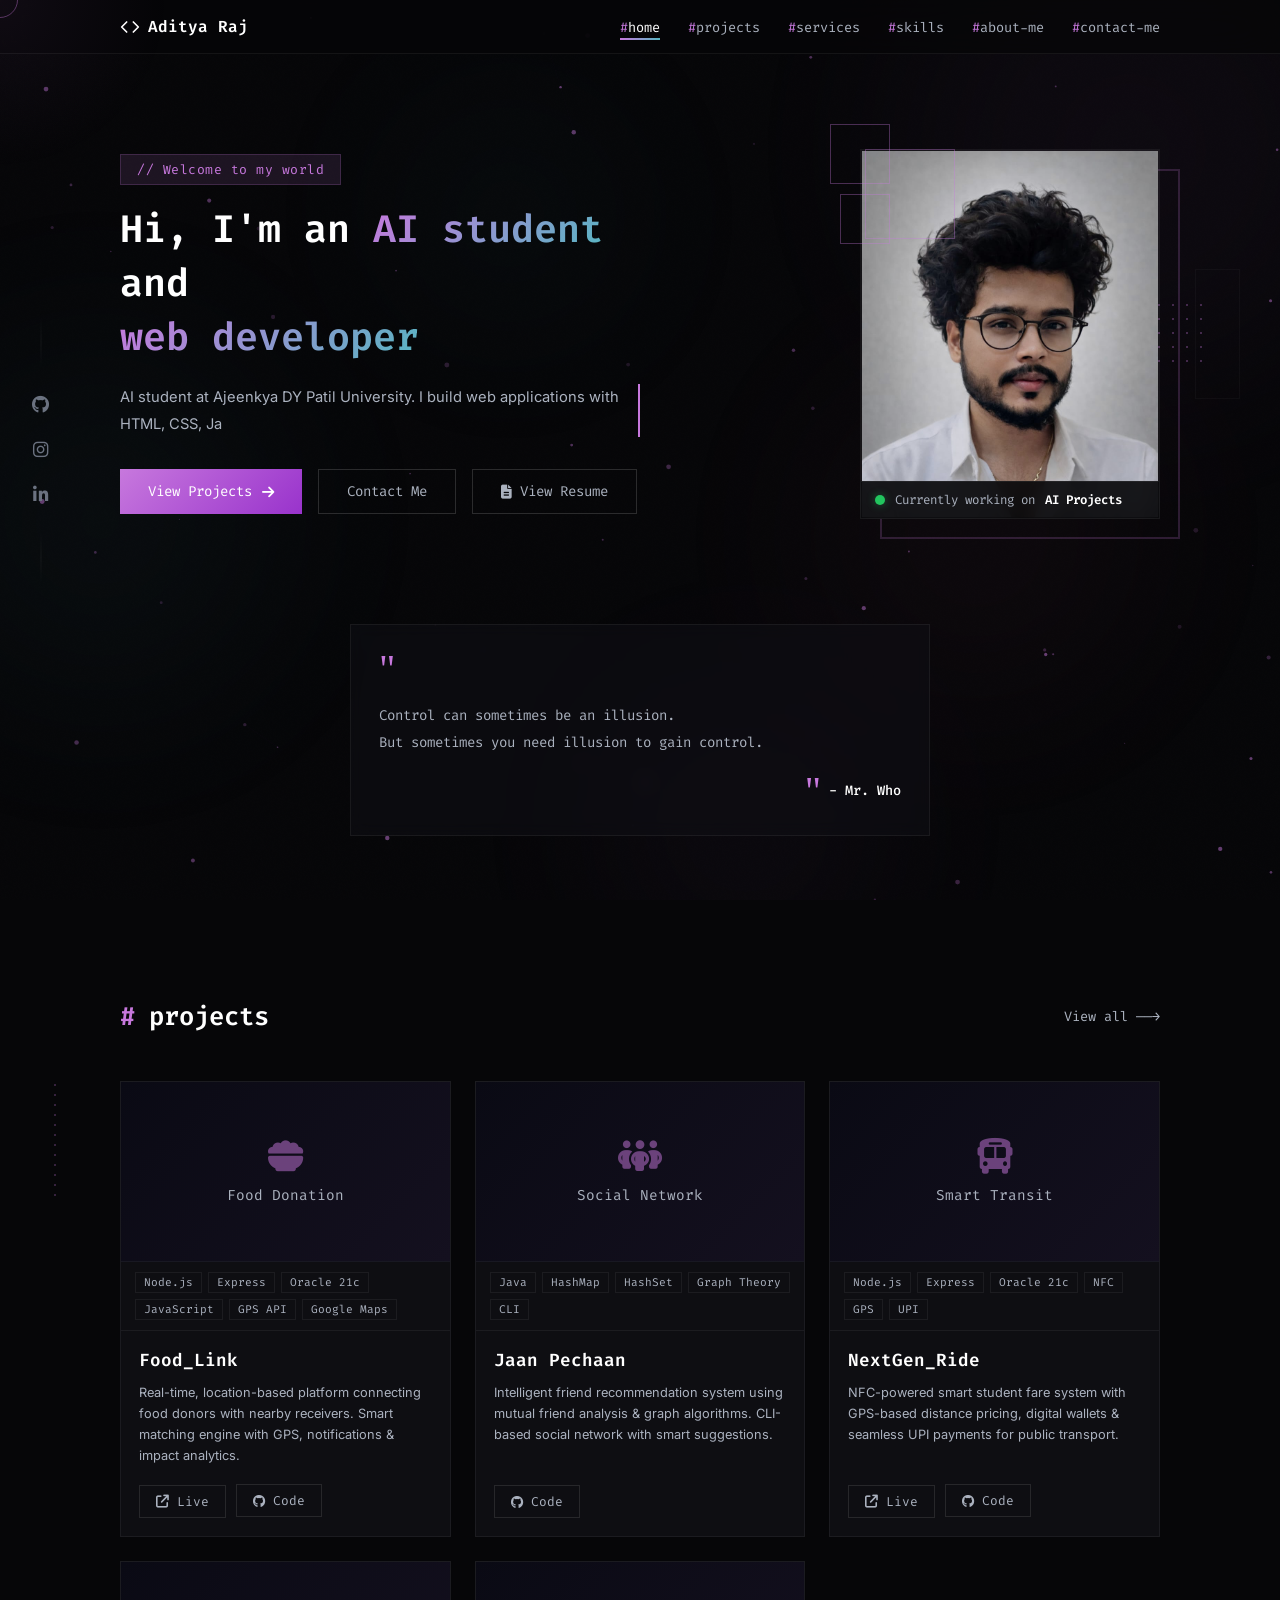
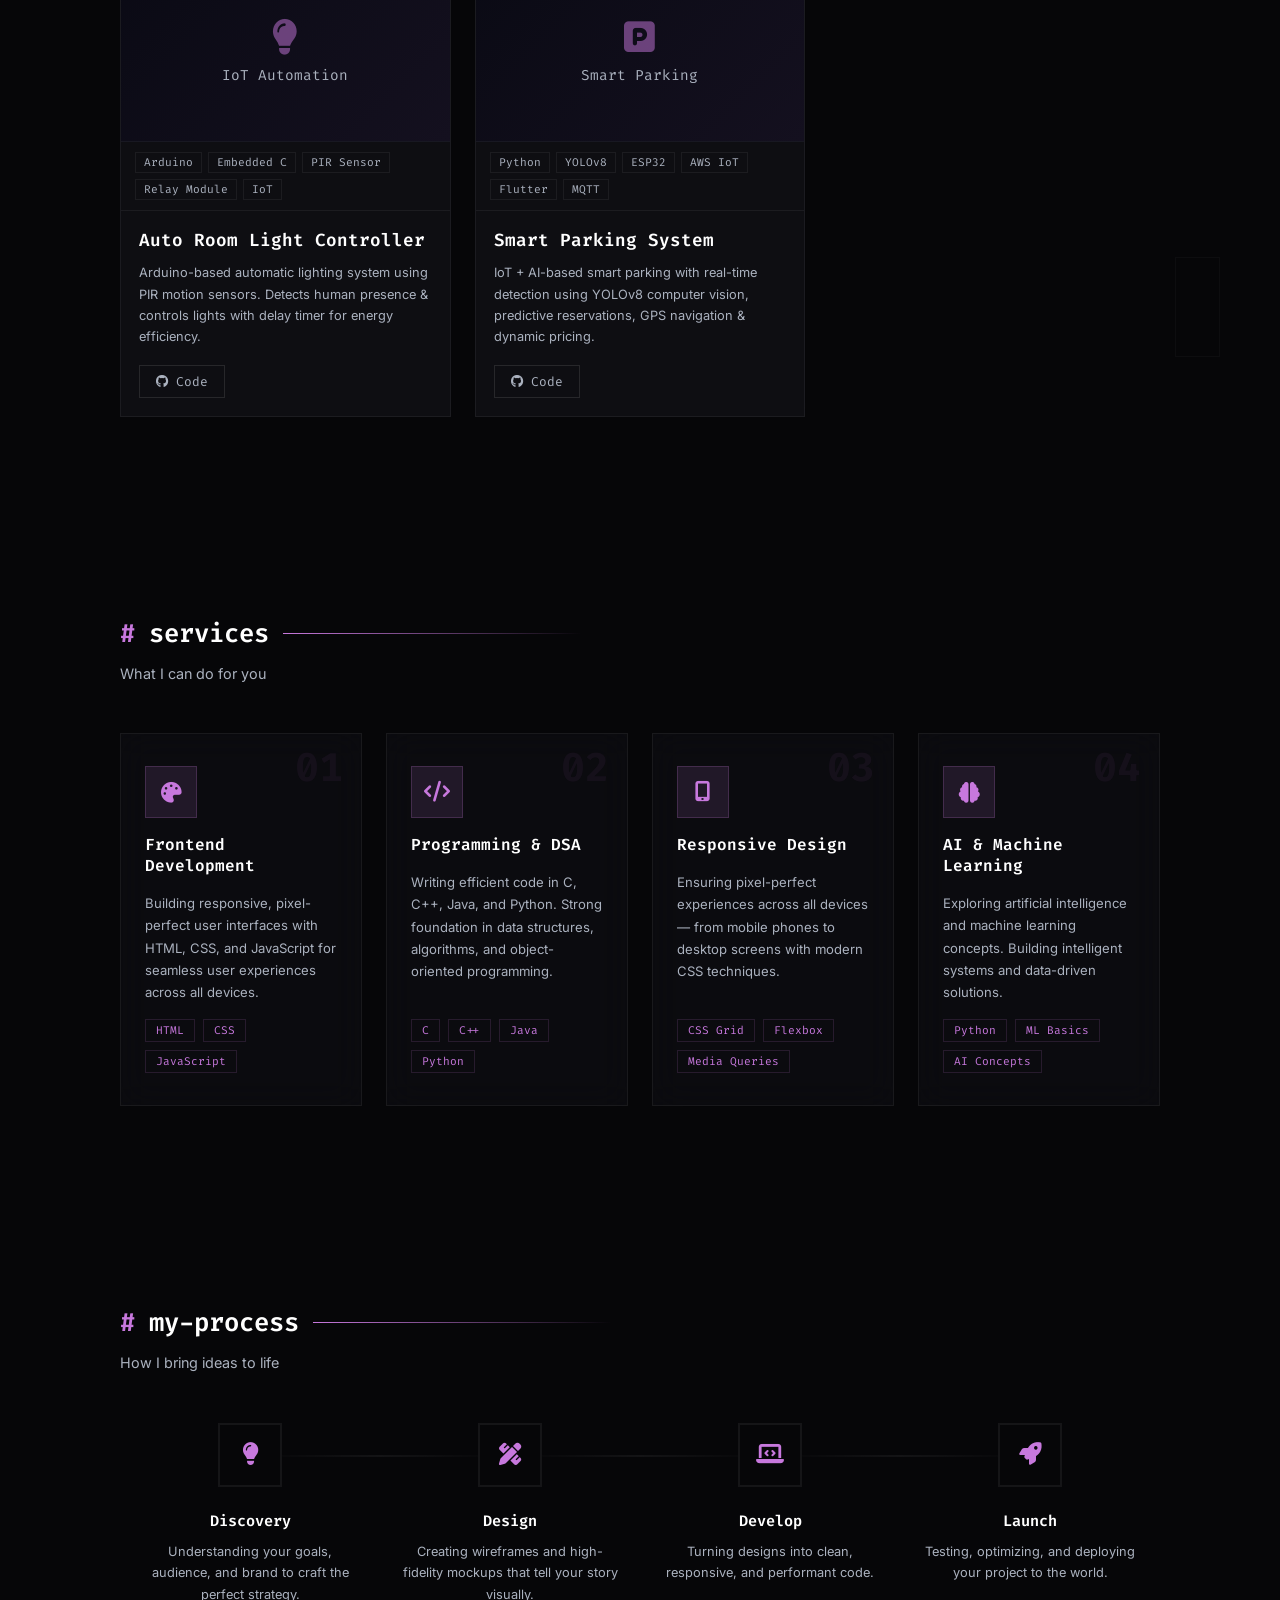
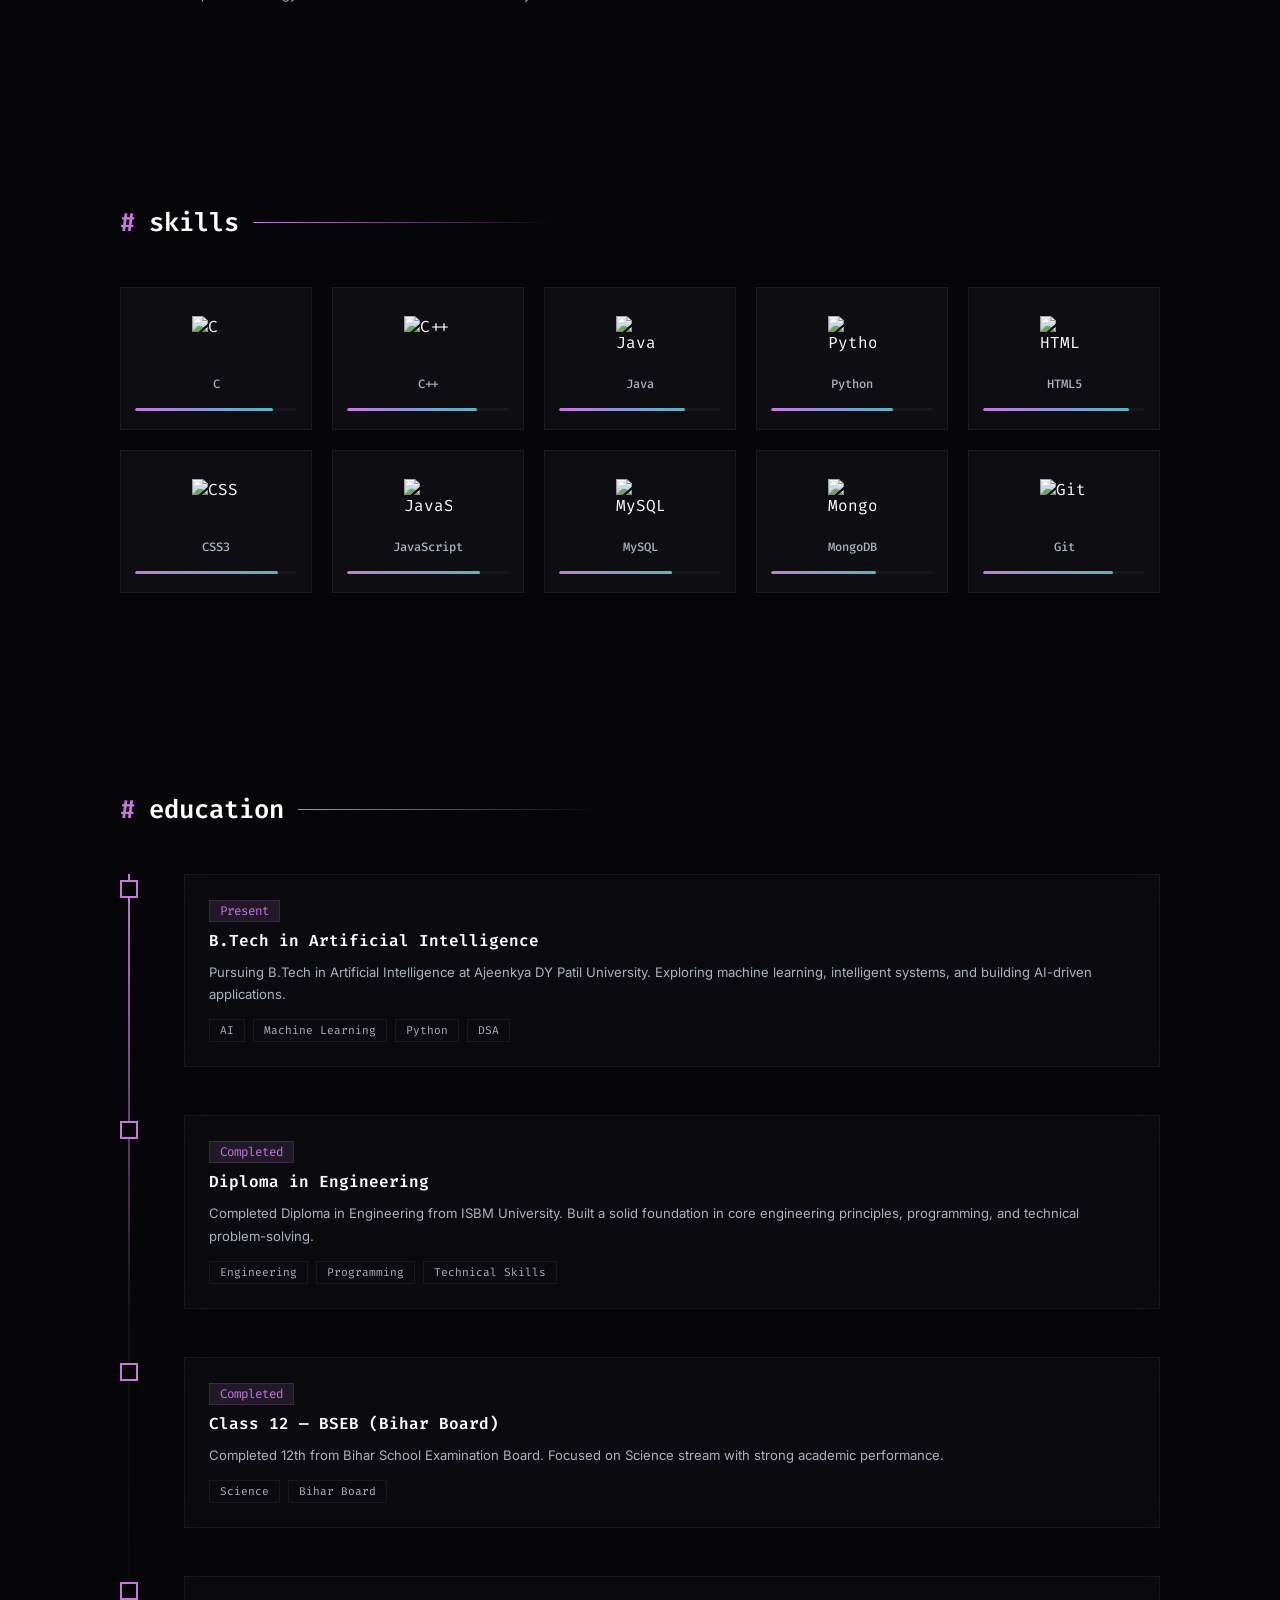
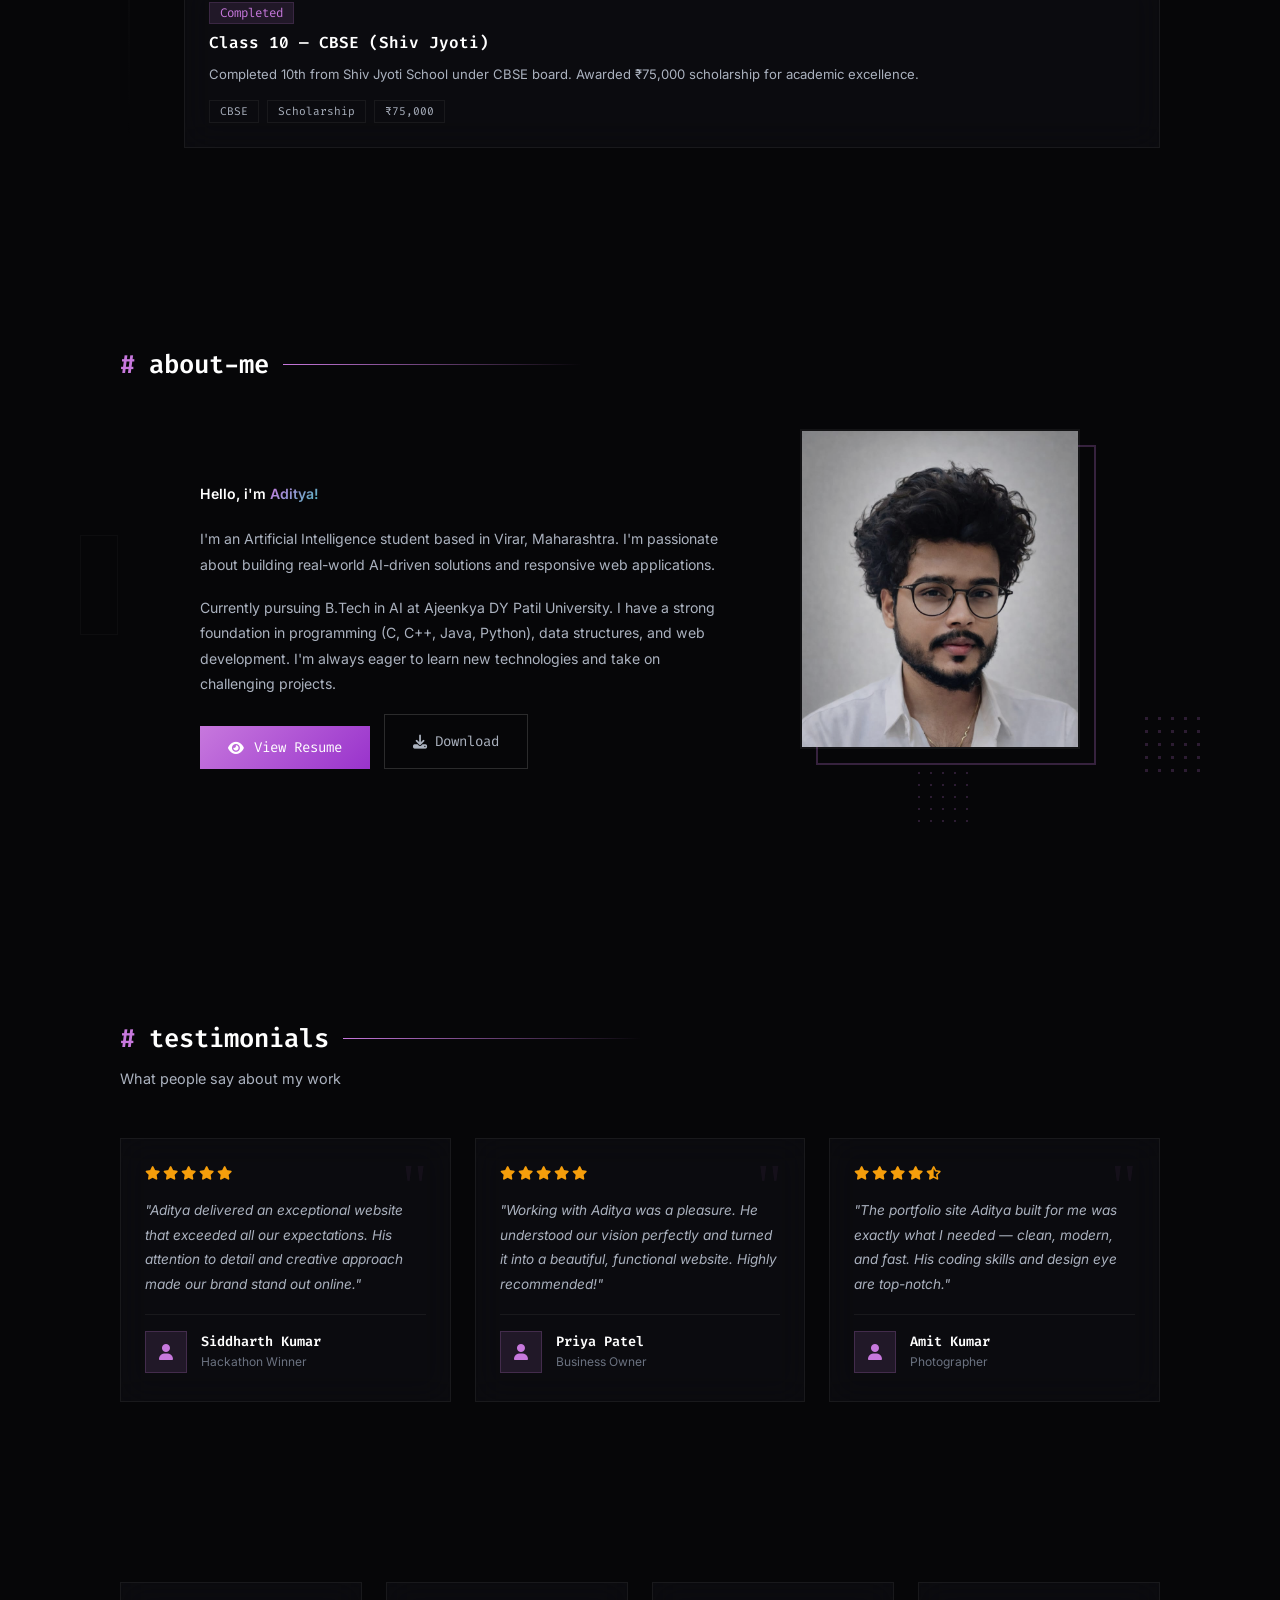
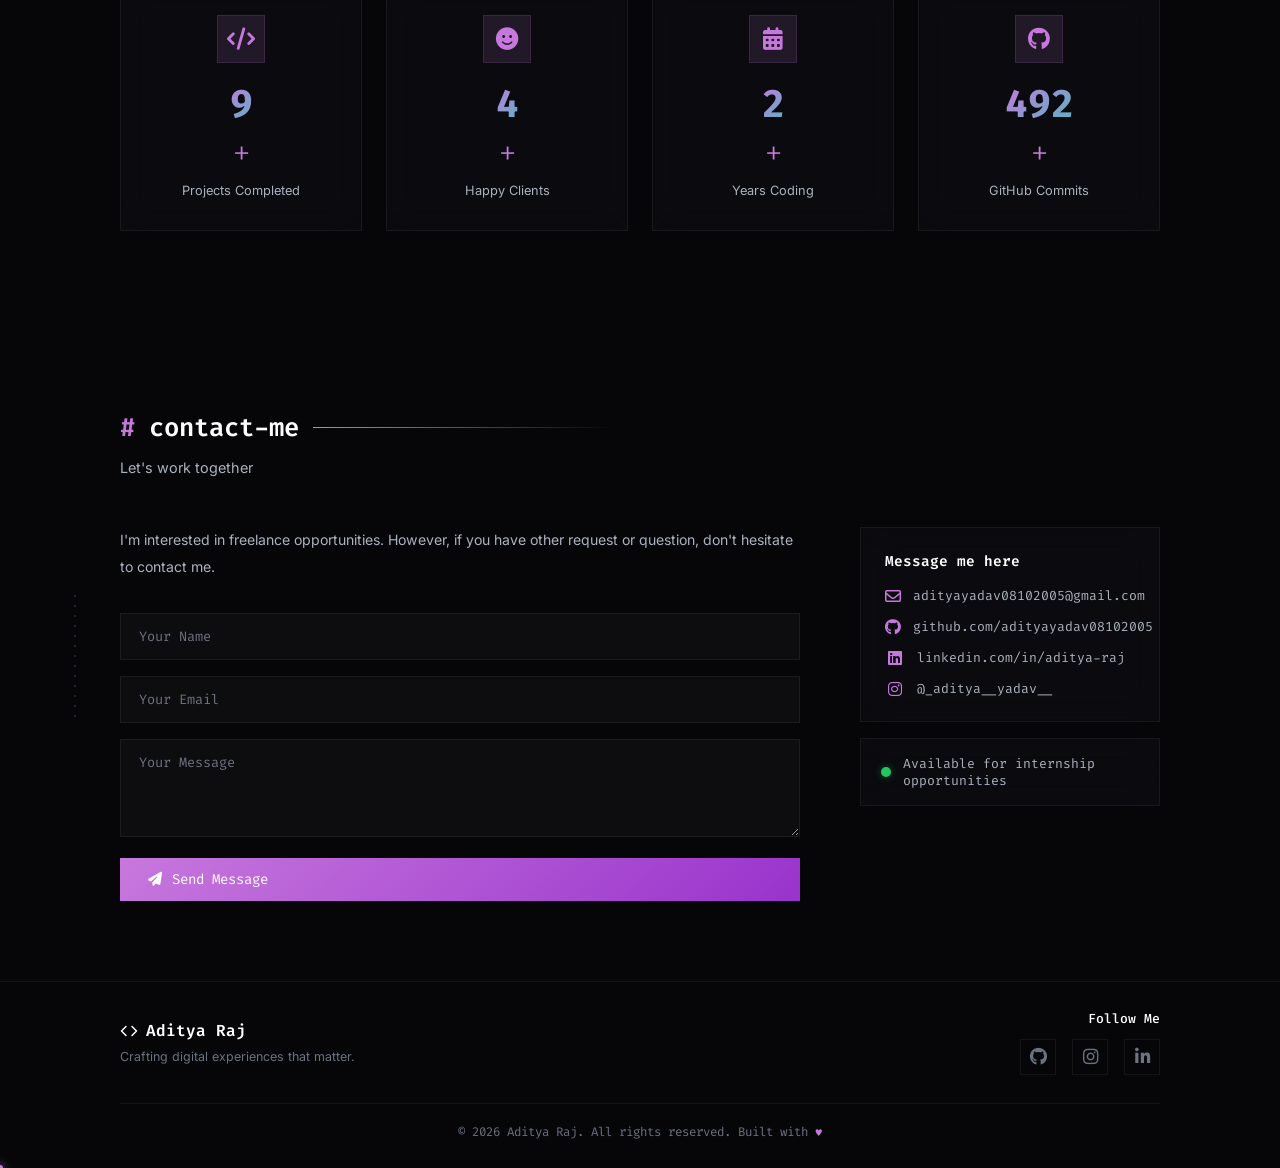
==== index.html @ fb5e6f22 "Add files via upload" ====
<!DOCTYPE html>
<html lang="en">

<head>
  <meta charset="UTF-8" />
  <meta name="viewport" content="width=device-width, initial-scale=1.0" />
  <title>Aditya Raj — AI Student & Web Developer</title>
  <meta name="description"
    content="Aditya Raj — AI student and aspiring developer based in Virar, Maharashtra, building intelligent solutions & responsive web applications." />
  <link rel="preconnect" href="https://fonts.googleapis.com" />
  <link rel="preconnect" href="https://fonts.gstatic.com" crossorigin />
  <link
    href="https://fonts.googleapis.com/css2?family=Fira+Code:wght@300;400;500;600;700&family=Inter:wght@300;400;500;600;700&display=swap"
    rel="stylesheet" />
  <link rel="stylesheet" href="https://cdnjs.cloudflare.com/ajax/libs/font-awesome/6.4.0/css/all.min.css" />
  <link rel="stylesheet" href="styles.css" />
</head>

<body>

  <!-- ===== SCROLL PROGRESS BAR ===== -->
  <div class="scroll-progress" id="scrollProgress"></div>

  <!-- ===== CUSTOM CURSOR ===== -->
  <div class="cursor-glow" id="cursorGlow"></div>

  <!-- ===== BACKGROUND FLOATING SHAPES ===== -->
  <div class="bg-shapes" aria-hidden="true">
    <div class="bg-shape shape-1"></div>
    <div class="bg-shape shape-2"></div>
    <div class="bg-shape shape-3"></div>
    <div class="bg-shape shape-4"></div>
    <div class="bg-shape shape-5"></div>
  </div>

  <!-- ===== NAVBAR ===== -->
  <nav id="navbar">
    <div class="nav-container">
      <a href="#home" class="nav-logo">
        <svg viewBox="0 0 24 24" fill="none" stroke="currentColor" stroke-width="2" stroke-linecap="round"
          stroke-linejoin="round">
          <polyline points="16 18 22 12 16 6"></polyline>
          <polyline points="8 6 2 12 8 18"></polyline>
        </svg>
        Aditya Raj
      </a>
      <ul class="nav-links">
        <li><a href="#home"><span class="hash">#</span>home</a></li>
        <li><a href="#projects"><span class="hash">#</span>projects</a></li>
        <li><a href="#services"><span class="hash">#</span>services</a></li>
        <li><a href="#skills"><span class="hash">#</span>skills</a></li>
        <li><a href="#about"><span class="hash">#</span>about-me</a></li>
        <li><a href="#contacts"><span class="hash">#</span>contact-me</a></li>
      </ul>
      <div class="hamburger" id="hamburger">
        <span></span><span></span><span></span>
      </div>
    </div>
  </nav>

  <!-- ===== SIDEBAR ===== -->
  <div class="sidebar">
    <a href="https://github.com/adityayadav08102005-netizen" target="_blank" title="GitHub"><i class="fa-brands fa-github"></i></a>
    <a href="https://www.instagram.com/_aditya__yadav__?igsh=dmg0eGprenYyM2Mx" target="_blank" title="Instagram"><i class="fa-brands fa-instagram"></i></a>
    <a href="https://www.linkedin.com/in/aditya-raj-724abb28a/" target="_blank" title="LinkedIn"><i class="fa-brands fa-linkedin-in"></i></a>
  </div>

  <!-- ===== HOME SECTION ===== -->
  <section id="home">
    <div class="hero-particles" id="heroParticles"></div>
    <div class="container">
      <div class="home-content">

        <!-- LEFT: text -->
        <div class="home-text">
          <span class="hero-tag">// Welcome to my world</span>
          <h1>Hi, I'm an <span class="gradient-text">AI student</span> and<br>
            <span class="gradient-text">web developer</span>
          </h1>
          <p>AI student at Ajeenkya DY Patil University. I build web applications with HTML, CSS, JavaScript and explore AI/ML, data structures &amp; algorithms.</p>
          <div class="hero-cta">
            <a href="#projects" class="btn-primary">View Projects <i class="fa-solid fa-arrow-right"></i></a>
            <a href="#contacts" class="btn-outline">Contact Me</a>
            <button class="btn-outline" id="heroResumeBtn" onclick="openResumeModal()"><i class="fa-solid fa-file-lines"></i> View Resume</button>
          </div>
        </div>

        <!-- RIGHT: photo container with all deco inside -->
        <div class="home-right">
          <div class="deco-squares">
            <div class="sq sq1"></div>
            <div class="sq sq2"></div>
            <div class="sq sq3"></div>
          </div>

          <div class="home-img-wrap">
            <img src="./assets/aditya.jpeg" alt="Aditya" class="hero-photo" />
            <div class="hero-photo-glow"></div>
            <div class="status-badge">
              <span class="badge-dot"></span>
              Currently working on <strong>AI Projects</strong>
            </div>
          </div>

          <div class="dot-grid-home"></div>
          <div class="deco-rect-right"></div>
        </div>
      </div>

      <!-- Quote block -->
      <div class="quote-block">
        <div class="quote-open">"</div>
        <p>Control can sometimes be an illusion.<br>
          But sometimes you need illusion to gain control.</p>
        <div class="quote-close-wrap">
          <div class="quote-close">"</div>
          <span class="quote-author">- Mr. Who</span>
        </div>
      </div>
    </div>
  </section>

  <!-- ===== PROJECTS SECTION ===== -->
  <section id="projects">
    <div class="container">
      <div class="dot-grid-projects"></div>
      <div class="deco-rect-projects"></div>

      <div class="section-header">
        <h2 class="section-title"><span class="hash">#</span>projects</h2>
        <a href="#" class="view-all">View all ——→</a>
      </div>

      <div class="projects-grid">

        <div class="project-card skeleton-card" data-skeleton="true">
          <div class="project-preview" data-live-url="https://food-link-xa1c.onrender.com/">
            <div class="project-preview-placeholder">
              <i class="fa-solid fa-bowl-food"></i>
              <span>Food Donation</span>
            </div>
            <div class="project-live-preview">
              <iframe src="about:blank" data-src="https://food-link-xa1c.onrender.com/" loading="lazy" sandbox="allow-scripts allow-same-origin" title="Food_Link Preview"></iframe>
              <div class="preview-overlay">
                <i class="fa-solid fa-up-right-and-down-left-from-center"></i>
                <span>Live Preview</span>
              </div>
            </div>
          </div>
          <div class="project-tags">
            <span>Node.js</span><span>Express</span><span>Oracle 21c</span><span>JavaScript</span><span>GPS API</span><span>Google Maps</span>
          </div>
          <div class="project-info">
            <h3>Food_Link</h3>
            <p>Real-time, location-based platform connecting food donors with nearby receivers. Smart matching engine with GPS, notifications &amp; impact analytics.</p>
            <div class="project-links">
              <a href="https://food-link-xa1c.onrender.com/" target="_blank" class="btn-outline-sm"><i class="fa-solid fa-arrow-up-right-from-square"></i> Live</a>
              <a href="#" class="btn-outline-sm"><i class="fa-brands fa-github"></i> Code</a>
            </div>
          </div>
        </div>

        <div class="project-card skeleton-card" data-skeleton="true">
          <div class="project-preview" data-live-url="">
            <div class="project-preview-placeholder">
              <i class="fa-solid fa-people-group"></i>
              <span>Social Network</span>
            </div>
            <div class="project-cli-preview">
              <div class="cli-window">
                <div class="cli-header">
                  <span class="cli-dot red"></span>
                  <span class="cli-dot yellow"></span>
                  <span class="cli-dot green"></span>
                  <span class="cli-title">terminal — java</span>
                </div>
                <div class="cli-body">
                  <p><span class="cli-prompt">$</span> java JaanPechaan</p>
                  <p class="cli-output">Loading social graph...</p>
                  <p class="cli-output">✓ 150 users loaded</p>
                  <p class="cli-output">✓ Analyzing mutual friends...</p>
                  <p class="cli-output highlight">→ Recommended: Rahul (8 mutual)</p>
                  <p class="cli-cursor">_</p>
                </div>
              </div>
            </div>
          </div>
          <div class="project-tags">
            <span>Java</span><span>HashMap</span><span>HashSet</span><span>Graph Theory</span><span>CLI</span>
          </div>
          <div class="project-info">
            <h3>Jaan Pechaan</h3>
            <p>Intelligent friend recommendation system using mutual friend analysis &amp; graph algorithms. CLI-based social network with smart suggestions.</p>
            <div class="project-links">
              <a href="#" class="btn-outline-sm"><i class="fa-brands fa-github"></i> Code</a>
            </div>
          </div>
        </div>

        <div class="project-card skeleton-card" data-skeleton="true">
          <div class="project-preview" data-live-url="https://nextgen-ride.onrender.com/">
            <div class="project-preview-placeholder">
              <i class="fa-solid fa-bus"></i>
              <span>Smart Transit</span>
            </div>
            <div class="project-live-preview">
              <iframe src="about:blank" data-src="https://nextgen-ride.onrender.com/" loading="lazy" sandbox="allow-scripts allow-same-origin" title="NextGen_Ride Preview"></iframe>
              <div class="preview-overlay">
                <i class="fa-solid fa-up-right-and-down-left-from-center"></i>
                <span>Live Preview</span>
              </div>
            </div>
          </div>
          <div class="project-tags">
            <span>Node.js</span><span>Express</span><span>Oracle 21c</span><span>NFC</span><span>GPS</span><span>UPI</span>
          </div>
          <div class="project-info">
            <h3>NextGen_Ride</h3>
            <p>NFC-powered smart student fare system with GPS-based distance pricing, digital wallets &amp; seamless UPI payments for public transport.</p>
            <div class="project-links">
              <a href="https://nextgen-ride.onrender.com/" target="_blank" class="btn-outline-sm"><i class="fa-solid fa-arrow-up-right-from-square"></i> Live</a>
              <a href="#" class="btn-outline-sm"><i class="fa-brands fa-github"></i> Code</a>
            </div>
          </div>
        </div>

        <div class="project-card skeleton-card" data-skeleton="true">
          <div class="project-preview" data-live-url="">
            <div class="project-preview-placeholder">
              <i class="fa-solid fa-lightbulb"></i>
              <span>IoT Automation</span>
            </div>
            <div class="project-cli-preview">
              <div class="cli-window">
                <div class="cli-header">
                  <span class="cli-dot red"></span>
                  <span class="cli-dot yellow"></span>
                  <span class="cli-dot green"></span>
                  <span class="cli-title">Arduino IDE</span>
                </div>
                <div class="cli-body">
                  <p><span class="cli-prompt">//</span> PIR Sensor Check</p>
                  <p class="cli-output">✓ Motion Detected!</p>
                  <p class="cli-output">✓ Relay → ON</p>
                  <p class="cli-output">✓ Light activated</p>
                  <p class="cli-output highlight">→ Timer: 30s countdown</p>
                  <p class="cli-cursor">_</p>
                </div>
              </div>
            </div>
          </div>
          <div class="project-tags">
            <span>Arduino</span><span>Embedded C</span><span>PIR Sensor</span><span>Relay Module</span><span>IoT</span>
          </div>
          <div class="project-info">
            <h3>Auto Room Light Controller</h3>
            <p>Arduino-based automatic lighting system using PIR motion sensors. Detects human presence &amp; controls lights with delay timer for energy efficiency.</p>
            <div class="project-links">
              <a href="https://github.com/adityayadav08102005-netizen" target="_blank" class="btn-outline-sm"><i class="fa-brands fa-github"></i> Code</a>
            </div>
          </div>
        </div>

        <div class="project-card skeleton-card" data-skeleton="true">
          <div class="project-preview" data-live-url="">
            <div class="project-preview-placeholder">
              <i class="fa-solid fa-square-parking"></i>
              <span>Smart Parking</span>
            </div>
            <div class="project-cli-preview">
              <div class="cli-window">
                <div class="cli-header">
                  <span class="cli-dot red"></span>
                  <span class="cli-dot yellow"></span>
                  <span class="cli-dot green"></span>
                  <span class="cli-title">INGENIUM — IoT+AI</span>
                </div>
                <div class="cli-body">
                  <p><span class="cli-prompt">$</span> python parking_ai.py</p>
                  <p class="cli-output">✓ YOLOv8 model loaded</p>
                  <p class="cli-output">✓ IoT sensors active</p>
                  <p class="cli-output">✓ 12/20 slots available</p>
                  <p class="cli-output highlight">→ Navigating to Slot B-7</p>
                  <p class="cli-cursor">_</p>
                </div>
              </div>
            </div>
          </div>
          <div class="project-tags">
            <span>Python</span><span>YOLOv8</span><span>ESP32</span><span>AWS IoT</span><span>Flutter</span><span>MQTT</span>
          </div>
          <div class="project-info">
            <h3>Smart Parking System</h3>
            <p>IoT + AI-based smart parking with real-time detection using YOLOv8 computer vision, predictive reservations, GPS navigation &amp; dynamic pricing.</p>
            <div class="project-links">
              <a href="https://github.com/adityayadav08102005-netizen" target="_blank" class="btn-outline-sm"><i class="fa-brands fa-github"></i> Code</a>
            </div>
          </div>
        </div>

      </div>
    </div>
  </section>

  <!-- ===== SERVICES SECTION ===== -->
  <section id="services">
    <div class="container">
      <h2 class="section-title"><span class="hash">#</span>services</h2>
      <p class="section-subtitle">What I can do for you</p>

      <div class="services-grid">
        <div class="service-card glass-card">
          <div class="service-number">01</div>
          <div class="service-icon">
            <i class="fa-solid fa-palette"></i>
          </div>
          <h3>Frontend Development</h3>
          <p>Building responsive, pixel-perfect user interfaces with HTML, CSS, and JavaScript for seamless user experiences across all devices.</p>
          <div class="service-tools">
            <span>HTML</span>
            <span>CSS</span>
            <span>JavaScript</span>
          </div>
        </div>

        <div class="service-card glass-card">
          <div class="service-number">02</div>
          <div class="service-icon">
            <i class="fa-solid fa-code"></i>
          </div>
          <h3>Programming & DSA</h3>
          <p>Writing efficient code in C, C++, Java, and Python. Strong foundation in data structures, algorithms, and object-oriented programming.</p>
          <div class="service-tools">
            <span>C</span>
            <span>C++</span>
            <span>Java</span>
            <span>Python</span>
          </div>
        </div>

        <div class="service-card glass-card">
          <div class="service-number">03</div>
          <div class="service-icon">
            <i class="fa-solid fa-mobile-screen-button"></i>
          </div>
          <h3>Responsive Design</h3>
          <p>Ensuring pixel-perfect experiences across all devices — from mobile phones to desktop screens with modern CSS techniques.</p>
          <div class="service-tools">
            <span>CSS Grid</span>
            <span>Flexbox</span>
            <span>Media Queries</span>
          </div>
        </div>

        <div class="service-card glass-card">
          <div class="service-number">04</div>
          <div class="service-icon">
            <i class="fa-solid fa-brain"></i>
          </div>
          <h3>AI & Machine Learning</h3>
          <p>Exploring artificial intelligence and machine learning concepts. Building intelligent systems and data-driven solutions.</p>
          <div class="service-tools">
            <span>Python</span>
            <span>ML Basics</span>
            <span>AI Concepts</span>
          </div>
        </div>
      </div>
    </div>
  </section>

  <!-- ===== PROCESS / HOW I WORK SECTION ===== -->
  <section id="process">
    <div class="container">
      <h2 class="section-title"><span class="hash">#</span>my-process</h2>
      <p class="section-subtitle">How I bring ideas to life</p>

      <div class="process-grid">
        <div class="process-step">
          <div class="process-line"></div>
          <div class="process-icon-wrap">
            <i class="fa-solid fa-lightbulb"></i>
          </div>
          <h3>Discovery</h3>
          <p>Understanding your goals, audience, and brand to craft the perfect strategy.</p>
        </div>

        <div class="process-step">
          <div class="process-line"></div>
          <div class="process-icon-wrap">
            <i class="fa-solid fa-pen-ruler"></i>
          </div>
          <h3>Design</h3>
          <p>Creating wireframes and high-fidelity mockups that tell your story visually.</p>
        </div>

        <div class="process-step">
          <div class="process-line"></div>
          <div class="process-icon-wrap">
            <i class="fa-solid fa-laptop-code"></i>
          </div>
          <h3>Develop</h3>
          <p>Turning designs into clean, responsive, and performant code.</p>
        </div>

        <div class="process-step">
          <div class="process-line"></div>
          <div class="process-icon-wrap">
            <i class="fa-solid fa-rocket"></i>
          </div>
          <h3>Launch</h3>
          <p>Testing, optimizing, and deploying your project to the world.</p>
        </div>
      </div>
    </div>
  </section>

  <!-- ===== SKILLS SECTION ===== -->
  <section id="skills">
    <div class="container">
      <h2 class="section-title"><span class="hash">#</span>skills</h2>
      <div class="skills-grid">
        <div class="skill-card">
          <img src="https://cdn.jsdelivr.net/gh/devicons/devicon/icons/c/c-original.svg" alt="C" />
          <span>C</span>
          <div class="skill-level">
            <div class="skill-fill" style="width:85%"></div>
          </div>
        </div>
        <div class="skill-card">
          <img src="https://cdn.jsdelivr.net/gh/devicons/devicon/icons/cplusplus/cplusplus-original.svg" alt="C++" />
          <span>C++</span>
          <div class="skill-level">
            <div class="skill-fill" style="width:80%"></div>
          </div>
        </div>
        <div class="skill-card">
          <img src="https://cdn.jsdelivr.net/gh/devicons/devicon/icons/java/java-original.svg" alt="Java" />
          <span>Java</span>
          <div class="skill-level">
            <div class="skill-fill" style="width:78%"></div>
          </div>
        </div>
        <div class="skill-card">
          <img src="https://cdn.jsdelivr.net/gh/devicons/devicon/icons/python/python-original.svg" alt="Python" />
          <span>Python</span>
          <div class="skill-level">
            <div class="skill-fill" style="width:75%"></div>
          </div>
        </div>
        <div class="skill-card">
          <img src="https://cdn.jsdelivr.net/gh/devicons/devicon/icons/html5/html5-original.svg" alt="HTML" />
          <span>HTML5</span>
          <div class="skill-level">
            <div class="skill-fill" style="width:90%"></div>
          </div>
        </div>
        <div class="skill-card">
          <img src="https://cdn.jsdelivr.net/gh/devicons/devicon/icons/css3/css3-original.svg" alt="CSS" />
          <span>CSS3</span>
          <div class="skill-level">
            <div class="skill-fill" style="width:88%"></div>
          </div>
        </div>
        <div class="skill-card">
          <img src="https://cdn.jsdelivr.net/gh/devicons/devicon/icons/javascript/javascript-original.svg"
            alt="JavaScript" />
          <span>JavaScript</span>
          <div class="skill-level">
            <div class="skill-fill" style="width:82%"></div>
          </div>
        </div>
        <div class="skill-card">
          <img src="https://cdn.jsdelivr.net/gh/devicons/devicon/icons/mysql/mysql-original.svg" alt="MySQL" />
          <span>MySQL</span>
          <div class="skill-level">
            <div class="skill-fill" style="width:70%"></div>
          </div>
        </div>
        <div class="skill-card">
          <img src="https://cdn.jsdelivr.net/gh/devicons/devicon/icons/mongodb/mongodb-original.svg" alt="MongoDB" />
          <span>MongoDB</span>
          <div class="skill-level">
            <div class="skill-fill" style="width:65%"></div>
          </div>
        </div>
        <div class="skill-card">
          <img src="https://cdn.jsdelivr.net/gh/devicons/devicon/icons/git/git-original.svg" alt="Git" />
          <span>Git</span>
          <div class="skill-level">
            <div class="skill-fill" style="width:80%"></div>
          </div>
        </div>
      </div>
    </div>
  </section>

  <!-- ===== EDUCATION & SCHOOLING TIMELINE ===== -->
  <section id="experience">
    <div class="container">
      <h2 class="section-title"><span class="hash">#</span>education</h2>

      <div class="timeline">
        <div class="timeline-item">
          <div class="timeline-dot"></div>
          <div class="timeline-content glass-card">
            <span class="timeline-date">Present</span>
            <h3>B.Tech in Artificial Intelligence</h3>
            <p>Pursuing B.Tech in Artificial Intelligence at Ajeenkya DY Patil University. Exploring machine learning, intelligent systems, and building AI-driven applications.</p>
            <div class="timeline-tags">
              <span>AI</span>
              <span>Machine Learning</span>
              <span>Python</span>
              <span>DSA</span>
            </div>
          </div>
        </div>

        <div class="timeline-item">
          <div class="timeline-dot"></div>
          <div class="timeline-content glass-card">
            <span class="timeline-date">Completed</span>
            <h3>Diploma in Engineering</h3>
            <p>Completed Diploma in Engineering from ISBM University. Built a solid foundation in core engineering principles, programming, and technical problem-solving.</p>
            <div class="timeline-tags">
              <span>Engineering</span>
              <span>Programming</span>
              <span>Technical Skills</span>
            </div>
          </div>
        </div>

        <div class="timeline-item">
          <div class="timeline-dot"></div>
          <div class="timeline-content glass-card">
            <span class="timeline-date">Completed</span>
            <h3>Class 12 — BSEB (Bihar Board)</h3>
            <p>Completed 12th from Bihar School Examination Board. Focused on Science stream with strong academic performance.</p>
            <div class="timeline-tags">
              <span>Science</span>
              <span>Bihar Board</span>
            </div>
          </div>
        </div>

        <div class="timeline-item">
          <div class="timeline-dot"></div>
          <div class="timeline-content glass-card">
            <span class="timeline-date">Completed</span>
            <h3>Class 10 — CBSE (Shiv Jyoti)</h3>
            <p>Completed 10th from Shiv Jyoti School under CBSE board. Awarded ₹75,000 scholarship for academic excellence.</p>
            <div class="timeline-tags">
              <span>CBSE</span>
              <span>Scholarship</span>
              <span>₹75,000</span>
            </div>
          </div>
        </div>
      </div>
    </div>
  </section>

  <!-- ===== ABOUT SECTION ===== -->
  <section id="about">
    <div class="container">
      <div class="dot-grid-about"></div>
      <div class="deco-rect-about"></div>
      <h2 class="section-title"><span class="hash">#</span>about-me</h2>
      <div class="about-content">
        <div class="about-text">
          <p class="about-greeting">Hello, i'm <span class="gradient-text">Aditya!</span></p>
          <p>I'm an Artificial Intelligence student based in Virar, Maharashtra. I'm passionate about building real-world AI-driven solutions and responsive web applications.</p>
          <p>Currently pursuing B.Tech in AI at Ajeenkya DY Patil University. I have a strong foundation in programming (C, C++, Java, Python), data structures, and web development. I'm always eager to learn new technologies and take on challenging projects.</p>
          <div class="about-cta-group">
            <button class="btn-primary" onclick="openResumeModal()"><i class="fa-solid fa-eye"></i> View Resume</button>
            <a href="./assets/Aditya_Resume.pdf" class="btn-outline" download><i class="fa-solid fa-download"></i> Download</a>
          </div>
        </div>
        <div class="about-img">
          <div class="about-img-frame">
            <img src="./assets/aditya.jpeg" alt="Aditya Yadav" class="about-photo" />
            <div class="about-img-border"></div>
          </div>
          <div class="dot-grid-about-right"></div>
        </div>
      </div>
    </div>
  </section>

  <!-- ===== TESTIMONIALS SECTION ===== -->
  <section id="testimonials">
    <div class="container">
      <h2 class="section-title"><span class="hash">#</span>testimonials</h2>
      <p class="section-subtitle">What people say about my work</p>

      <div class="testimonials-grid">
        <div class="testimonial-card glass-card">
          <div class="testimonial-stars">
            <i class="fa-solid fa-star"></i>
            <i class="fa-solid fa-star"></i>
            <i class="fa-solid fa-star"></i>
            <i class="fa-solid fa-star"></i>
            <i class="fa-solid fa-star"></i>
          </div>
          <p class="testimonial-text">"Aditya delivered an exceptional website that exceeded all our expectations. His
            attention to detail and creative approach made our brand stand out online."</p>
          <div class="testimonial-author">
            <div class="testimonial-avatar">
              <i class="fa-solid fa-user"></i>
            </div>
            <div>
              <strong>Siddharth Kumar</strong>
              <span>Hackathon Winner</span>
            </div>
          </div>
        </div>

        <div class="testimonial-card glass-card">
          <div class="testimonial-stars">
            <i class="fa-solid fa-star"></i>
            <i class="fa-solid fa-star"></i>
            <i class="fa-solid fa-star"></i>
            <i class="fa-solid fa-star"></i>
            <i class="fa-solid fa-star"></i>
          </div>
          <p class="testimonial-text">"Working with Aditya was a pleasure. He understood our vision perfectly and turned
            it into a beautiful, functional website. Highly recommended!"</p>
          <div class="testimonial-author">
            <div class="testimonial-avatar">
              <i class="fa-solid fa-user"></i>
            </div>
            <div>
              <strong>Priya Patel</strong>
              <span>Business Owner</span>
            </div>
          </div>
        </div>

        <div class="testimonial-card glass-card">
          <div class="testimonial-stars">
            <i class="fa-solid fa-star"></i>
            <i class="fa-solid fa-star"></i>
            <i class="fa-solid fa-star"></i>
            <i class="fa-solid fa-star"></i>
            <i class="fa-solid fa-star-half-stroke"></i>
          </div>
          <p class="testimonial-text">"The portfolio site Aditya built for me was exactly what I needed — clean, modern,
            and fast. His coding skills and design eye are top-notch."</p>
          <div class="testimonial-author">
            <div class="testimonial-avatar">
              <i class="fa-solid fa-user"></i>
            </div>
            <div>
              <strong>Amit Kumar</strong>
              <span>Photographer</span>
            </div>
          </div>
        </div>
      </div>
    </div>
  </section>

  <!-- ===== FUN FACTS / STATS SECTION ===== -->
  <section id="stats">
    <div class="container">
      <div class="stats-grid">
        <div class="stat-card glass-card">
          <div class="stat-icon"><i class="fa-solid fa-code"></i></div>
          <span class="stat-number" data-target="10">0</span>
          <span class="stat-plus">+</span>
          <span class="stat-label">Projects Completed</span>
        </div>
        <div class="stat-card glass-card">
          <div class="stat-icon"><i class="fa-solid fa-face-smile"></i></div>
          <span class="stat-number" data-target="5">0</span>
          <span class="stat-plus">+</span>
          <span class="stat-label">Happy Clients</span>
        </div>
        <div class="stat-card glass-card">
          <div class="stat-icon"><i class="fa-solid fa-calendar-days"></i></div>
          <span class="stat-number" data-target="3">0</span>
          <span class="stat-plus">+</span>
          <span class="stat-label">Years Coding</span>
        </div>
        <div class="stat-card glass-card">
          <div class="stat-icon"><i class="fa-brands fa-github"></i></div>
          <span class="stat-number" data-target="500">0</span>
          <span class="stat-plus">+</span>
          <span class="stat-label">GitHub Commits</span>
        </div>
      </div>
    </div>
  </section>

  <!-- ===== CONTACTS SECTION ===== -->
  <section id="contacts">
    <div class="container">
      <div class="dot-grid-contacts"></div>
      <h2 class="section-title"><span class="hash">#</span>contact-me</h2>
      <p class="section-subtitle">Let's work together</p>
      <div class="contacts-content">
        <div class="contacts-text">
          <p>I'm interested in freelance opportunities. However,
            if you have other request or question, don't
            hesitate to contact me.</p>

          <form class="contact-form" id="contactForm" action="https://formspree.io/f/xyzgobdj" method="POST">
            <div class="form-group">
              <input type="text" name="name" id="formName" placeholder="Your Name" required />
            </div>
            <div class="form-group">
              <input type="email" name="email" id="formEmail" placeholder="Your Email" required />
            </div>
            <div class="form-group">
              <textarea name="message" id="formMessage" placeholder="Your Message" rows="4" required></textarea>
            </div>
            <button type="submit" class="btn-primary"><i class="fa-solid fa-paper-plane"></i> Send Message</button>
          </form>
        </div>
        <div class="contacts-right">
          <div class="contacts-box glass-card">
            <h4>Message me here</h4>
            <div class="contact-item">
              <i class="fa-regular fa-envelope"></i>
              <span>adityayadav08102005@gmail.com</span>
            </div>
            <div class="contact-item">
              <i class="fa-brands fa-github"></i>
              <a href="https://github.com/adityayadav08102005-netizen" target="_blank" style="color:inherit;text-decoration:none">github.com/adityayadav08102005</a>
            </div>
            <div class="contact-item">
              <i class="fa-brands fa-linkedin"></i>
              <a href="https://www.linkedin.com/in/aditya-raj-724abb28a/" target="_blank" style="color:inherit;text-decoration:none">linkedin.com/in/aditya-raj</a>
            </div>
            <div class="contact-item">
              <i class="fa-brands fa-instagram"></i>
              <a href="https://www.instagram.com/_aditya__yadav__?igsh=dmg0eGprenYyM2Mx" target="_blank" style="color:inherit;text-decoration:none">@_aditya__yadav__</a>
            </div>
          </div>

          <div class="contacts-availability glass-card">
            <span class="availability-dot"></span>
            <span>Available for internship opportunities</span>
          </div>
        </div>
      </div>
    </div>
  </section>

  <!-- ===== FOOTER ===== -->
  <footer>
    <div class="footer-inner">
      <div class="footer-left">
        <a href="#home" class="nav-logo footer-logo">
          <svg viewBox="0 0 24 24" fill="none" stroke="currentColor" stroke-width="2" stroke-linecap="round"
            stroke-linejoin="round">
            <polyline points="16 18 22 12 16 6"></polyline>
            <polyline points="8 6 2 12 8 18"></polyline>
          </svg>
          Aditya Raj
        </a>
        <p class="footer-tagline">Crafting digital experiences that matter.</p>
      </div>
      <div class="footer-right">
        <p class="footer-media-label">Follow Me</p>
        <div class="footer-icons">
          <a href="https://github.com/adityayadav08102005-netizen" target="_blank"><i class="fa-brands fa-github"></i></a>
          <a href="https://www.instagram.com/_aditya__yadav__?igsh=dmg0eGprenYyM2Mx" target="_blank"><i class="fa-brands fa-instagram"></i></a>
          <a href="https://www.linkedin.com/in/aditya-raj-724abb28a/" target="_blank"><i class="fa-brands fa-linkedin-in"></i></a>
        </div>
      </div>
      <div class="footer-copy">
        <p>© 2026 Aditya Raj. All rights reserved. Built with <span class="purple">♥</span></p>
      </div>
    </div>
  </footer>

  <!-- ===== RESUME MODAL ===== -->
  <div class="resume-modal-overlay" id="resumeModal">
    <div class="resume-modal">
      <div class="resume-modal-header">
        <div class="resume-modal-title">
          <i class="fa-solid fa-file-lines"></i>
          <h3>My Resume</h3>
        </div>
        <div class="resume-modal-actions">
          <a href="./assets/Aditya_Resume.pdf" download class="resume-download-btn">
            <i class="fa-solid fa-download"></i> Download PDF
          </a>
          <button class="resume-close-btn" onclick="closeResumeModal()">
            <i class="fa-solid fa-xmark"></i>
          </button>
        </div>
      </div>
      <div class="resume-modal-body">
        <div class="resume-html-content" id="resumeContent">

          <!-- Resume Header -->
          <div class="resume-hero">
            <h2 class="resume-name">Aditya Raj</h2>
            <div class="resume-contact-row">
              <span><i class="fa-regular fa-envelope"></i> adityayadav08102005@gmail.com</span>
              <span><i class="fa-solid fa-location-dot"></i> Virar, Maharashtra</span>
            </div>
          </div>

          <!-- Objective -->
          <div class="resume-section">
            <h4 class="resume-section-title"><i class="fa-solid fa-bullseye"></i> Objective</h4>
            <p>Artificial Intelligence student at Ajeenkya DY Patil University with a strong foundation in programming, data structures, and intelligent systems. Passionate about building real-world AI-driven solutions and scalable applications. Seeking an entry-level or internship opportunity to apply machine learning, software development, and problem-solving skills in a dynamic and growth-oriented environment.</p>
          </div>

          <!-- Education -->
          <div class="resume-section">
            <h4 class="resume-section-title"><i class="fa-solid fa-graduation-cap"></i> Education</h4>
            <div class="resume-edu-list">
              <div class="resume-edu-item">
                <div class="resume-edu-dot"></div>
                <div>
                  <strong>B.Tech in Artificial Intelligence</strong>
                  <span class="resume-edu-school">Ajeenkya DY Patil University</span>
                  <span class="resume-edu-date">Present</span>
                </div>
              </div>
              <div class="resume-edu-item">
                <div class="resume-edu-dot"></div>
                <div>
                  <strong>Diploma (Engineering)</strong>
                  <span class="resume-edu-school">ISBM University</span>
                  <span class="resume-edu-date">Completed</span>
                </div>
              </div>
              <div class="resume-edu-item">
                <div class="resume-edu-dot"></div>
                <div>
                  <strong>Class 12 — BSEB</strong>
                  <span class="resume-edu-school">Bihar Board</span>
                  <span class="resume-edu-date">Completed</span>
                </div>
              </div>
              <div class="resume-edu-item">
                <div class="resume-edu-dot"></div>
                <div>
                  <strong>Class 10 — CBSE</strong>
                  <span class="resume-edu-school">Shiv Jyoti</span>
                  <span class="resume-edu-date">Completed</span>
                </div>
              </div>
            </div>
          </div>

          <!-- Projects -->
          <div class="resume-section">
            <h4 class="resume-section-title"><i class="fa-solid fa-diagram-project"></i> Projects</h4>

            <div class="resume-project">
              <h5>Automatic Room Light Controller <span class="resume-project-tag">IoT / Embedded</span></h5>
              <ul>
                <li>Built automated lighting system with Arduino Uno + PIR motion sensor + Relay module</li>
                <li>Implemented motion detection → auto ON/OFF with configurable delay timer</li>
                <li>Achieved energy efficiency by eliminating unnecessary electricity consumption</li>
                <li>Applied embedded programming concepts with real hardware integration</li>
              </ul>
              <div class="resume-tech-row">
                <span>Arduino Uno</span><span>Embedded C</span><span>PIR Sensor</span><span>Relay Module</span><span>IoT</span>
              </div>
            </div>

            <div class="resume-project">
              <h5>Smart Parking System <span class="resume-project-tag">IoT + AI (INGENIUM)</span></h5>
              <ul>
                <li>Designed IoT + AI-based smart parking with real-time slot detection using YOLOv8</li>
                <li>Built Python backend with ESP32/Raspberry Pi sensors and AWS Cloud IoT Core</li>
                <li>Implemented predictive reservations, dynamic pricing, and GPS navigation</li>
                <li>Flutter mobile app with MQTT protocol for real-time parking updates</li>
                <li>Team project — collaborated with 4 members on hardware + software integration</li>
              </ul>
              <div class="resume-tech-row">
                <span>Python</span><span>YOLOv8</span><span>ESP32</span><span>AWS IoT</span><span>Flutter</span><span>MQTT</span>
              </div>
            </div>

            <div class="resume-project">
              <h5>Omnifood Website <span class="resume-project-tag">Frontend</span></h5>
              <ul>
                <li>Developed a fully responsive food ordering website using HTML, CSS, and JavaScript</li>
                <li>Implemented modern UI/UX practices including responsive design and animations</li>
                <li>Optimized performance across multiple devices and screen sizes</li>
              </ul>
              <div class="resume-tech-row">
                <span>HTML</span><span>CSS</span><span>JavaScript</span>
              </div>
              <a href="https://omnifood-seven-chi.vercel.app" target="_blank" class="resume-project-link"><i class="fa-solid fa-arrow-up-right-from-square"></i> Live Demo</a>
            </div>
          </div>

          <!-- Technical Skills -->
          <div class="resume-section">
            <h4 class="resume-section-title"><i class="fa-solid fa-code"></i> Technical Skills</h4>
            <div class="resume-skills-grid">
              <div class="resume-skill-group">
                <h6>Languages</h6>
                <div class="resume-tech-row"><span>C</span><span>C++</span><span>Java</span><span>Python</span></div>
              </div>
              <div class="resume-skill-group">
                <h6>Core Concepts</h6>
                <div class="resume-tech-row"><span>Data Structures</span><span>OOP</span><span>Algorithms</span></div>
              </div>
              <div class="resume-skill-group">
                <h6>Web Development</h6>
                <div class="resume-tech-row"><span>HTML</span><span>CSS</span><span>JavaScript</span></div>
              </div>
              <div class="resume-skill-group">
                <h6>Databases</h6>
                <div class="resume-tech-row"><span>MySQL</span><span>MongoDB</span></div>
              </div>
              <div class="resume-skill-group">
                <h6>Tools</h6>
                <div class="resume-tech-row"><span>Git</span><span>GitHub</span><span>VS Code</span><span>MS Excel</span></div>
              </div>
              <div class="resume-skill-group">
                <h6>Emerging Areas</h6>
                <div class="resume-tech-row"><span>Artificial Intelligence</span><span>Machine Learning</span></div>
              </div>
            </div>
          </div>

          <!-- Certifications & Achievements -->
          <div class="resume-section resume-two-col">
            <div>
              <h4 class="resume-section-title"><i class="fa-solid fa-certificate"></i> Certifications</h4>
              <p class="resume-highlight"><i class="fa-solid fa-award"></i> NPTEL Certification in relevant technical domain</p>
            </div>
            <div>
              <h4 class="resume-section-title"><i class="fa-solid fa-trophy"></i> Achievements</h4>
              <p class="resume-highlight"><i class="fa-solid fa-indian-rupee-sign"></i> Awarded ₹75,000 scholarship for academic excellence</p>
            </div>
          </div>

          <!-- Soft Skills -->
          <div class="resume-section">
            <h4 class="resume-section-title"><i class="fa-solid fa-users"></i> Soft Skills</h4>
            <div class="resume-tech-row resume-soft-skills">
              <span>Problem Solving</span>
              <span>Analytical Thinking</span>
              <span>Effective Communication</span>
              <span>Team Collaboration</span>
              <span>Adaptability</span>
              <span>Quick Learning</span>
            </div>
          </div>

        </div>
      </div>
    </div>
  </div>

  <!-- ===== BACK TO TOP BUTTON ===== -->
  <button class="back-to-top" id="backToTop" aria-label="Back to top">
    <i class="fa-solid fa-chevron-up"></i>
  </button>

  <script src="script.js"></script>
</body>

</html>
---- styles.css ----
/* ============================================
   PORTFOLIO — styles.css
   PREMIUM TECHY WEB DESIGNER PORTFOLIO
   ============================================ */

*, *::before, *::after { box-sizing: border-box; margin: 0; padding: 0; }

:root {
  --bg:          #060608;
  --bg-card:     rgba(17,17,22,0.8);
  --bg-glass:    rgba(17,17,22,0.5);
  --purple:      #c778dd;
  --purple-dim:  rgba(199,120,221,0.12);
  --purple-glow: rgba(199,120,221,0.25);
  --purple-mid:  rgba(199,120,221,0.4);
  --cyan:        #56b6c2;
  --cyan-dim:    rgba(86,182,194,0.12);
  --pink:        #e06c9f;
  --white:       #ffffff;
  --gray:        #abb2bf;
  --gray-dim:    #6b7280;
  --border:      rgba(255,255,255,0.06);
  --border-hover:rgba(199,120,221,0.3);
  --tag-color:   #abb2bf;
  --container:   1120px;
  --font-mono:   'Fira Code', monospace;
  --font-sans:   'Inter', sans-serif;
}

html { scroll-behavior: smooth; }
body {
  background: var(--bg);
  color: var(--white);
  font-family: var(--font-mono);
  overflow-x: hidden;
  cursor: none;
}

/* Restore normal cursor on interactive elements */
a, button, input, textarea, select, .hamburger { cursor: none; }

::selection {
  background: var(--purple);
  color: var(--bg);
}

::-webkit-scrollbar { width: 4px; }
::-webkit-scrollbar-track { background: var(--bg); }
::-webkit-scrollbar-thumb {
  background: linear-gradient(180deg, var(--purple), var(--cyan));
  border-radius: 4px;
}

/* ============================================
   SCROLL PROGRESS BAR
   ============================================ */
.scroll-progress {
  position: fixed;
  top: 0; left: 0;
  height: 3px;
  background: linear-gradient(90deg, var(--purple), var(--cyan), var(--pink));
  z-index: 999;
  width: 0%;
  transition: width 0.05s linear;
}

/* ============================================
   CUSTOM CURSOR
   ============================================ */
.cursor-glow {
  position: fixed;
  width: 400px;
  height: 400px;
  border-radius: 50%;
  background: radial-gradient(circle, rgba(199,120,221,0.06) 0%, transparent 60%);
  pointer-events: none;
  z-index: 9999;
  transform: translate(-50%, -50%);
  transition: opacity 0.3s ease;
  will-change: left, top;
}
.cursor-dot {
  position: fixed;
  width: 6px;
  height: 6px;
  border-radius: 50%;
  background: var(--purple);
  pointer-events: none;
  z-index: 10000;
  transform: translate(-50%, -50%);
  transition: transform 0.1s ease;
  box-shadow: 0 0 10px var(--purple), 0 0 20px var(--purple-dim);
}
.cursor-ring {
  position: fixed;
  width: 36px;
  height: 36px;
  border-radius: 50%;
  border: 1.5px solid rgba(199,120,221,0.4);
  pointer-events: none;
  z-index: 10000;
  transform: translate(-50%, -50%);
  transition: width 0.3s ease, height 0.3s ease, border-color 0.3s ease;
}
body:has(a:hover) .cursor-ring,
body:has(button:hover) .cursor-ring {
  width: 50px;
  height: 50px;
  border-color: var(--purple);
}

/* ============================================
   FLOATING BACKGROUND SHAPES
   ============================================ */
.bg-shapes {
  position: fixed;
  inset: 0;
  pointer-events: none;
  z-index: 0;
  overflow: hidden;
}
.bg-shape {
  position: absolute;
  border-radius: 50%;
  filter: blur(100px);
  opacity: 0.04;
}
.shape-1 {
  width: 500px; height: 500px;
  background: var(--purple);
  top: -100px; right: -100px;
  animation: float-shape 20s ease-in-out infinite;
}
.shape-2 {
  width: 400px; height: 400px;
  background: var(--cyan);
  bottom: 20%; left: -100px;
  animation: float-shape 25s ease-in-out infinite reverse;
}
.shape-3 {
  width: 350px; height: 350px;
  background: var(--pink);
  top: 40%; right: 10%;
  animation: float-shape 22s ease-in-out infinite 5s;
}
.shape-4 {
  width: 300px; height: 300px;
  background: var(--purple);
  bottom: -80px; right: 30%;
  animation: float-shape 18s ease-in-out infinite 3s;
}
.shape-5 {
  width: 250px; height: 250px;
  background: var(--cyan);
  top: 10%; left: 30%;
  animation: float-shape 28s ease-in-out infinite 8s;
}
@keyframes float-shape {
  0%, 100% { transform: translate(0, 0) scale(1); }
  25% { transform: translate(30px, -40px) scale(1.05); }
  50% { transform: translate(-20px, 30px) scale(0.95); }
  75% { transform: translate(40px, 20px) scale(1.02); }
}

/* ============================================
   NOISE TEXTURE OVERLAY
   ============================================ */
body::before {
  content: '';
  position: fixed;
  inset: 0;
  z-index: 1;
  pointer-events: none;
  opacity: 0.015;
  background-image: url("data:image/svg+xml,%3Csvg viewBox='0 0 256 256' xmlns='http://www.w3.org/2000/svg'%3E%3Cfilter id='n'%3E%3CfeTurbulence type='fractalNoise' baseFrequency='0.9' numOctaves='4' stitchTiles='stitch'/%3E%3C/filter%3E%3Crect width='100%25' height='100%25' filter='url(%23n)'/%3E%3C/svg%3E");
  background-size: 128px;
}

/* ============================================
   CONTAINER — centers all content
   ============================================ */
.container {
  width: 100%;
  max-width: var(--container);
  margin: 0 auto;
  padding: 0 40px;
  position: relative;
  z-index: 2;
}

/* ============================================
   GLASSMORPHISM CARD
   ============================================ */
.glass-card {
  background: var(--bg-glass) !important;
  backdrop-filter: blur(16px);
  -webkit-backdrop-filter: blur(16px);
  border: 1px solid var(--border) !important;
}

/* ============================================
   NAVBAR
   ============================================ */
nav {
  position: fixed;
  top: 0; left: 0; right: 0;
  z-index: 200;
  background: rgba(6,6,8,0.7);
  backdrop-filter: blur(20px);
  -webkit-backdrop-filter: blur(20px);
  border-bottom: 1px solid var(--border);
  transition: all 0.3s ease;
}
nav.scrolled {
  background: rgba(6,6,8,0.92);
  border-bottom-color: var(--border-hover);
  box-shadow: 0 4px 30px rgba(0,0,0,0.3);
}
.nav-container {
  max-width: var(--container);
  margin: 0 auto;
  padding: 16px 40px;
  display: flex;
  align-items: center;
  justify-content: space-between;
}
.nav-logo {
  display: flex;
  align-items: center;
  gap: 8px;
  font-size: 1rem;
  font-weight: 600;
  color: var(--white);
  text-decoration: none;
  font-family: var(--font-mono);
  transition: color 0.2s;
}
.nav-logo:hover { color: var(--purple); }
.nav-logo svg { width: 20px; height: 20px; }

.nav-links { display: flex; gap: 28px; list-style: none; }
.nav-links a {
  color: var(--gray);
  text-decoration: none;
  font-size: 0.85rem;
  font-family: var(--font-mono);
  transition: color 0.25s;
  position: relative;
  padding-bottom: 4px;
}
.nav-links a .hash { color: var(--purple); }
.nav-links a:hover,
.nav-links a.active { color: var(--white); }
.nav-links a::after {
  content: '';
  position: absolute;
  bottom: 0;
  left: 0; right: 0;
  height: 2px;
  background: linear-gradient(90deg, var(--purple), var(--cyan));
  transform: scaleX(0);
  transform-origin: left;
  transition: transform 0.35s cubic-bezier(0.4, 0, 0.2, 1);
}
.nav-links a:hover::after,
.nav-links a.active::after { transform: scaleX(1); }

.hamburger { display: none; flex-direction: column; gap: 5px; cursor: pointer; z-index: 201; }
.hamburger span {
  display: block; width: 24px; height: 2px;
  background: var(--white);
  transition: all 0.3s ease;
  transform-origin: center;
}
.nav-open .hamburger span:nth-child(1) { transform: rotate(45deg) translate(5px, 5px); }
.nav-open .hamburger span:nth-child(2) { opacity: 0; }
.nav-open .hamburger span:nth-child(3) { transform: rotate(-45deg) translate(5px, -5px); }

.nav-open .nav-links {
  display: flex !important;
  flex-direction: column;
  position: fixed;
  top: 0; right: 0; bottom: 0;
  width: 280px;
  background: rgba(6,6,8,0.95);
  backdrop-filter: blur(24px);
  padding: 80px 30px 30px;
  border-left: 1px solid var(--border);
  gap: 20px;
  z-index: 199;
}

/* ============================================
   SIDEBAR
   ============================================ */
.sidebar {
  position: fixed;
  left: 18px;
  top: 50%;
  transform: translateY(-50%);
  display: flex;
  flex-direction: column;
  align-items: center;
  gap: 22px;
  padding: 16px 14px;
  z-index: 90;
}
.sidebar::before,
.sidebar::after {
  content: '';
  position: absolute;
  left: 50%;
  transform: translateX(-50%);
  width: 1px; height: 60px;
  background: linear-gradient(180deg, transparent, var(--border), transparent);
}
.sidebar::before { top: -65px; }
.sidebar::after  { bottom: -65px; }
.sidebar a {
  color: var(--gray-dim);
  font-size: 1.1rem;
  text-decoration: none;
  transition: all 0.3s ease;
}
.sidebar a:hover {
  color: var(--purple);
  transform: scale(1.2);
  text-shadow: 0 0 12px var(--purple-dim);
}

/* ============================================
   SHARED
   ============================================ */
.hash   { color: var(--purple); }
.purple { color: var(--purple); }

.gradient-text {
  background: linear-gradient(135deg, var(--purple), var(--cyan));
  -webkit-background-clip: text;
  -webkit-text-fill-color: transparent;
  background-clip: text;
}

.section-title {
  display: flex;
  align-items: center;
  gap: 14px;
  font-size: 1.6rem;
  font-weight: 600;
  margin-bottom: 48px;
  color: var(--white);
  font-family: var(--font-mono);
}
.section-title::after {
  content: '';
  display: block;
  flex: 1;
  max-width: 300px;
  height: 1px;
  background: linear-gradient(90deg, var(--purple), transparent);
}
.section-title-sm::after { max-width: 120px; }

.section-subtitle {
  font-size: 0.9rem;
  color: var(--gray);
  margin-top: -36px;
  margin-bottom: 48px;
  line-height: 1.6;
  font-family: var(--font-sans);
}

/* BUTTONS */
.btn-primary {
  display: inline-flex;
  align-items: center;
  gap: 10px;
  background: linear-gradient(135deg, var(--purple), hsl(280, 60%, 50%));
  color: var(--white);
  border: none;
  padding: 12px 28px;
  font-family: var(--font-mono);
  font-size: 0.88rem;
  text-decoration: none;
  cursor: pointer;
  transition: all 0.35s ease;
  position: relative;
  overflow: hidden;
}
.btn-primary::before {
  content: '';
  position: absolute;
  inset: 0;
  background: linear-gradient(135deg, hsl(280, 60%, 50%), var(--purple));
  opacity: 0;
  transition: opacity 0.35s ease;
}
.btn-primary:hover::before { opacity: 1; }
.btn-primary:hover {
  transform: translateY(-2px);
  box-shadow: 0 8px 30px rgba(199,120,221,0.3);
}
.btn-primary i, .btn-primary span { position: relative; z-index: 1; }

.btn-outline {
  display: inline-flex;
  align-items: center;
  gap: 8px;
  border: 1px solid rgba(255,255,255,0.15);
  color: var(--gray);
  background: transparent;
  padding: 12px 28px;
  font-family: var(--font-mono);
  font-size: 0.88rem;
  text-decoration: none;
  cursor: pointer;
  transition: all 0.35s ease;
}
.btn-outline:hover {
  border-color: var(--purple);
  color: var(--white);
  box-shadow: 0 0 20px var(--purple-dim);
  background: var(--purple-dim);
}

.hero-cta {
  display: flex;
  gap: 16px;
  flex-wrap: wrap;
}

/* ============================================
   HOME SECTION
   ============================================ */
#home {
  min-height: 100vh;
  padding: 120px 0 60px;
  display: flex;
  flex-direction: column;
  justify-content: center;
  position: relative;
}

/* Hero Particles canvas */
.hero-particles {
  position: absolute;
  inset: 0;
  z-index: 1;
  pointer-events: none;
}

.home-content {
  display: flex;
  align-items: center;
  justify-content: space-between;
  gap: 50px;
}

/* ── LEFT text ── */
.home-text {
  flex: 0 0 50%;
  max-width: 520px;
}
.hero-tag {
  display: inline-block;
  font-size: 0.82rem;
  font-family: var(--font-mono);
  color: var(--purple);
  margin-bottom: 18px;
  padding: 6px 16px;
  border: 1px solid rgba(199,120,221,0.2);
  background: var(--purple-dim);
  letter-spacing: 0.5px;
}
.home-text h1 {
  font-size: 2.4rem;
  font-weight: 600;
  line-height: 1.4;
  margin-bottom: 20px;
  font-family: var(--font-mono);
}
.home-text > p {
  font-size: 0.92rem;
  color: var(--gray);
  line-height: 1.8;
  margin-bottom: 32px;
  font-family: var(--font-sans);
}

/* ── RIGHT: photo ── */
.home-right {
  flex: 0 0 auto;
  position: relative;
  display: flex;
  align-items: center;
  min-height: 420px;
}

.home-img-wrap {
  position: relative;
  z-index: 2;
}
.hero-photo {
  display: block;
  width: 300px;
  height: 370px;
  object-fit: cover;
  object-position: top center;
  border: 2px solid rgba(255,255,255,0.06);
  filter: grayscale(15%) contrast(1.05) brightness(0.95);
  transition: all 0.5s cubic-bezier(0.4, 0, 0.2, 1);
}
.hero-photo:hover {
  border-color: var(--purple);
  filter: grayscale(0%) contrast(1.1) brightness(1);
  transform: translateY(-6px);
  box-shadow: 0 20px 60px rgba(199,120,221,0.15);
}

.hero-photo-glow {
  position: absolute;
  inset: 20px -20px -20px 20px;
  border: 2px solid var(--purple);
  opacity: 0.2;
  z-index: -1;
  transition: all 0.5s ease;
  pointer-events: none;
}
.home-img-wrap:hover .hero-photo-glow {
  opacity: 0.5;
  inset: 16px -16px -16px 16px;
}

/* Status badge */
.status-badge {
  position: absolute;
  bottom: 0; left: 0; right: 0;
  background: rgba(6,6,8,0.9);
  backdrop-filter: blur(8px);
  border: 1px solid var(--border);
  padding: 10px 14px;
  font-size: 0.78rem;
  font-family: var(--font-mono);
  display: flex;
  align-items: center;
  gap: 10px;
  color: var(--gray);
  white-space: nowrap;
}
.status-badge strong { color: var(--white); font-weight: 600; }
.badge-dot {
  width: 10px; height: 10px;
  background: #22c55e;
  border-radius: 50%;
  flex-shrink: 0;
  animation: pulse-dot 2s ease-in-out infinite;
  box-shadow: 0 0 8px rgba(34,197,94,0.4);
}
@keyframes pulse-dot {
  0%, 100% { opacity: 1; box-shadow: 0 0 8px rgba(34,197,94,0.4); }
  50% { opacity: 0.5; box-shadow: 0 0 16px rgba(34,197,94,0.6); }
}

/* Deco */
.deco-squares {
  position: absolute;
  left: -30px; top: 0;
  z-index: 3;
  pointer-events: none;
}
.sq {
  position: absolute;
  border: 1.5px solid var(--purple);
  opacity: 0.35;
  animation: sq-float 6s ease-in-out infinite;
}
.sq1 { width: 60px; height: 60px; top: 0;   left: 0;   animation-delay: 0s; }
.sq2 { width: 90px; height: 90px; top: 25px; left: 35px; animation-delay: 1s; }
.sq3 { width: 50px; height: 50px; top: 70px; left: 10px; animation-delay: 2s; }
@keyframes sq-float {
  0%, 100% { transform: translateY(0) rotate(0deg); }
  50% { transform: translateY(-8px) rotate(3deg); }
}

.dot-grid-home {
  position: absolute;
  right: -50px; top: 50%;
  transform: translateY(-50%);
  width: 72px; height: 72px;
  background-image: radial-gradient(circle, rgba(199,120,221,0.3) 1.5px, transparent 1.5px);
  background-size: 14px 14px;
  pointer-events: none;
  z-index: 1;
}
.deco-rect-right {
  position: absolute;
  right: -80px; top: 50%;
  transform: translateY(-50%);
  width: 45px; height: 130px;
  border: 1.5px solid rgba(255,255,255,0.03);
  pointer-events: none;
  z-index: 1;
}

/* Quote */
.quote-block {
  margin: 80px auto 0;
  max-width: 580px;
  border: 1px solid var(--border);
  background: var(--bg-glass);
  backdrop-filter: blur(8px);
  padding: 24px 28px;
  position: relative;
  z-index: 2;
  transition: all 0.4s ease;
}
.quote-block::before {
  content: '';
  position: absolute;
  top: 0; left: 0;
  width: 100%; height: 2px;
  background: linear-gradient(90deg, var(--purple), transparent);
  opacity: 0;
  transition: opacity 0.4s ease;
}
.quote-block:hover { border-color: var(--border-hover); }
.quote-block:hover::before { opacity: 1; }
.quote-open {
  font-size: 2.5rem;
  line-height: 1;
  color: var(--purple);
  margin-bottom: 14px;
  font-family: serif;
}
.quote-block p {
  font-size: 0.88rem;
  font-family: var(--font-mono);
  line-height: 1.9;
  color: var(--gray);
}
.quote-close-wrap {
  display: flex;
  align-items: center;
  justify-content: flex-end;
  gap: 8px;
  margin-top: 14px;
}
.quote-close {
  font-size: 2.5rem;
  line-height: 1;
  color: var(--purple);
  font-family: serif;
}
.quote-author {
  font-size: 0.85rem;
  font-family: var(--font-mono);
  color: var(--white);
  font-weight: 500;
}

/* ============================================
   PROJECTS SECTION
   ============================================ */
#projects {
  padding: 100px 0;
  position: relative;
}

.dot-grid-projects {
  position: absolute;
  left: -30px; top: 80px;
  width: 14px; height: 120px;
  pointer-events: none;
  background-image: radial-gradient(circle, rgba(199,120,221,0.25) 1.5px, transparent 1.5px);
  background-size: 10px 10px;
}
.deco-rect-projects {
  position: absolute;
  right: -20px; bottom: 60px;
  width: 45px; height: 100px;
  border: 1.5px solid rgba(255,255,255,0.03);
  pointer-events: none;
}

.section-header {
  display: flex;
  align-items: center;
  justify-content: space-between;
  margin-bottom: 48px;
}
.section-header .section-title { margin-bottom: 0; }

.view-all {
  font-size: 0.85rem;
  font-family: var(--font-mono);
  color: var(--gray);
  text-decoration: none;
  transition: all 0.3s ease;
  display: flex;
  align-items: center;
  gap: 6px;
}
.view-all:hover { color: var(--purple); transform: translateX(4px); }

.projects-grid {
  display: grid;
  grid-template-columns: repeat(3, 1fr);
  gap: 24px;
}

.project-card {
  border: 1px solid var(--border);
  background: var(--bg-card);
  backdrop-filter: blur(8px);
  display: flex;
  flex-direction: column;
  transition: all 0.4s cubic-bezier(0.4, 0, 0.2, 1);
  overflow: hidden;
}
.project-card:hover {
  border-color: var(--border-hover);
  transform: translateY(-8px);
  box-shadow: 0 20px 60px rgba(199,120,221,0.08);
}

.project-preview {
  width: 100%; height: 180px;
  overflow: hidden;
  position: relative;
  background: #0a0a14;
  border-bottom: 1px solid var(--border);
}
.project-preview img { width: 100%; height: 100%; object-fit: cover; display: block; }

.project-preview-placeholder {
  display: flex;
  flex-direction: column;
  align-items: center;
  justify-content: center;
  gap: 12px;
  width: 100%; height: 100%;
  font-size: 0.9rem;
  font-family: var(--font-mono);
  color: var(--gray);
  background: linear-gradient(135deg, #0a0a14 0%, #14101f 50%, #0a0a14 100%);
  background-size: 200% 200%;
  animation: gradient-shift 6s ease infinite;
}
@keyframes gradient-shift {
  0%, 100% { background-position: 0% 50%; }
  50% { background-position: 100% 50%; }
}
.project-preview-placeholder i {
  font-size: 2.2rem;
  color: var(--purple);
  opacity: 0.5;
}

.project-tags {
  padding: 10px 14px;
  display: flex;
  flex-wrap: wrap;
  gap: 6px;
  border-bottom: 1px solid var(--border);
}
.project-tags span {
  font-size: 0.7rem;
  font-family: var(--font-mono);
  color: var(--gray);
  border: 1px solid var(--border);
  padding: 2px 8px;
  transition: all 0.2s;
}
.project-card:hover .project-tags span {
  border-color: rgba(199,120,221,0.15);
  color: var(--purple);
}

.project-info {
  padding: 18px;
  flex: 1;
  display: flex;
  flex-direction: column;
  gap: 10px;
}
.project-info h3 {
  font-size: 1.1rem;
  font-weight: 600;
  font-family: var(--font-mono);
  color: var(--white);
}
.project-info p {
  font-size: 0.8rem;
  color: var(--gray);
  line-height: 1.65;
  font-family: var(--font-sans);
  flex: 1;
}

.btn-outline-sm {
  display: inline-flex;
  align-items: center;
  gap: 8px;
  border: 1px solid rgba(255,255,255,0.1);
  color: var(--gray);
  background: transparent;
  padding: 7px 16px;
  font-family: var(--font-mono);
  font-size: 0.8rem;
  text-decoration: none;
  margin-top: 8px;
  width: fit-content;
  transition: all 0.3s ease;
}
.btn-outline-sm:hover {
  border-color: var(--purple);
  color: var(--purple);
  box-shadow: 0 0 16px var(--purple-dim);
  background: var(--purple-dim);
}

/* ============================================
   SERVICES SECTION
   ============================================ */
#services {
  padding: 100px 0;
  position: relative;
}

.services-grid {
  display: grid;
  grid-template-columns: repeat(4, 1fr);
  gap: 24px;
}

.service-card {
  padding: 32px 24px;
  display: flex;
  flex-direction: column;
  gap: 16px;
  transition: all 0.4s cubic-bezier(0.4, 0, 0.2, 1);
  position: relative;
  overflow: hidden;
}
.service-number {
  position: absolute;
  top: 14px; right: 18px;
  font-size: 2.5rem;
  font-weight: 700;
  font-family: var(--font-mono);
  color: rgba(199,120,221,0.06);
  line-height: 1;
  transition: color 0.4s ease;
}
.service-card:hover .service-number { color: rgba(199,120,221,0.12); }

.service-card::after {
  content: '';
  position: absolute;
  bottom: 0; left: 0; right: 0;
  height: 2px;
  background: linear-gradient(90deg, var(--purple), var(--cyan));
  transform: scaleX(0);
  transform-origin: left;
  transition: transform 0.5s cubic-bezier(0.4, 0, 0.2, 1);
}
.service-card:hover::after { transform: scaleX(1); }
.service-card:hover {
  border-color: var(--border-hover) !important;
  transform: translateY(-8px);
  box-shadow: 0 20px 60px rgba(199,120,221,0.06);
}

.service-icon {
  width: 52px; height: 52px;
  border: 1px solid rgba(199,120,221,0.2);
  display: flex;
  align-items: center;
  justify-content: center;
  font-size: 1.3rem;
  color: var(--purple);
  transition: all 0.4s ease;
  background: var(--purple-dim);
}
.service-card:hover .service-icon {
  background: rgba(199,120,221,0.2);
  box-shadow: 0 0 24px var(--purple-dim);
  transform: scale(1.05);
}

.service-card h3 {
  font-size: 1rem;
  font-weight: 600;
  font-family: var(--font-mono);
  color: var(--white);
}
.service-card > p {
  font-size: 0.82rem;
  font-family: var(--font-sans);
  color: var(--gray);
  line-height: 1.7;
  flex: 1;
}

.service-tools {
  display: flex;
  flex-wrap: wrap;
  gap: 8px;
  margin-top: auto;
}
.service-tools span {
  font-size: 0.7rem;
  font-family: var(--font-mono);
  color: var(--purple);
  border: 1px solid rgba(199,120,221,0.15);
  padding: 3px 10px;
  transition: all 0.2s;
}
.service-tools span:hover {
  border-color: var(--purple);
  background: var(--purple-dim);
}

/* ============================================
   PROCESS / HOW I WORK SECTION
   ============================================ */
#process {
  padding: 100px 0;
  position: relative;
}

.process-grid {
  display: grid;
  grid-template-columns: repeat(4, 1fr);
  gap: 0;
  position: relative;
}

.process-step {
  text-align: center;
  padding: 0 20px;
  position: relative;
}

.process-line {
  position: absolute;
  top: 32px;
  left: 50%;
  width: 100%;
  height: 2px;
  background: linear-gradient(90deg, transparent, var(--border), transparent);
  z-index: 0;
}
.process-step:last-child .process-line { display: none; }

.process-icon-wrap {
  width: 64px; height: 64px;
  margin: 0 auto 24px;
  border: 2px solid var(--border);
  background: var(--bg);
  display: flex;
  align-items: center;
  justify-content: center;
  font-size: 1.4rem;
  color: var(--purple);
  position: relative;
  z-index: 1;
  transition: all 0.4s ease;
}
.process-step:hover .process-icon-wrap {
  border-color: var(--purple);
  background: var(--purple-dim);
  box-shadow: 0 0 30px var(--purple-dim);
  transform: translateY(-6px) scale(1.05);
}

.process-step h3 {
  font-size: 0.95rem;
  font-weight: 600;
  font-family: var(--font-mono);
  color: var(--white);
  margin-bottom: 10px;
}
.process-step p {
  font-size: 0.8rem;
  font-family: var(--font-sans);
  color: var(--gray);
  line-height: 1.7;
}

/* ============================================
   SKILLS SECTION
   ============================================ */
#skills { padding: 100px 0; position: relative; }

.skills-grid {
  display: grid;
  grid-template-columns: repeat(5, 1fr);
  gap: 20px;
}
.skill-card {
  border: 1px solid var(--border);
  background: var(--bg-card);
  backdrop-filter: blur(8px);
  display: flex;
  flex-direction: column;
  align-items: center;
  justify-content: center;
  padding: 28px 14px 18px;
  gap: 12px;
  transition: all 0.4s cubic-bezier(0.4, 0, 0.2, 1);
}
.skill-card:hover {
  border-color: var(--border-hover);
  transform: translateY(-6px);
  box-shadow: 0 12px 40px rgba(199,120,221,0.06);
}
.skill-card img {
  width: 48px; height: 48px;
  object-fit: contain;
  transition: all 0.4s ease;
  filter: grayscale(30%);
}
.skill-card:hover img {
  transform: scale(1.15) translateY(-4px);
  filter: grayscale(0%);
}
.skill-card span {
  font-size: 0.76rem;
  font-family: var(--font-mono);
  color: var(--gray);
  text-align: center;
  font-weight: 500;
}

/* Skill level bar */
.skill-level {
  width: 100%;
  height: 3px;
  background: rgba(255,255,255,0.04);
  border-radius: 2px;
  overflow: hidden;
  margin-top: 4px;
}
.skill-fill {
  height: 100%;
  background: linear-gradient(90deg, var(--purple), var(--cyan));
  border-radius: 2px;
  width: 0;
  transition: width 1.2s cubic-bezier(0.4, 0, 0.2, 1);
}
.skill-card.visible .skill-fill {
  /* width is set via inline style on the element */
  width: auto;
}

/* ============================================
   EXPERIENCE / TIMELINE SECTION
   ============================================ */
#experience { padding: 100px 0; position: relative; }

.timeline {
  position: relative;
  padding-left: 40px;
}
.timeline::before {
  content: '';
  position: absolute;
  left: 8px; top: 0; bottom: 0;
  width: 2px;
  background: linear-gradient(180deg, var(--purple), var(--border), transparent);
}

.timeline-item {
  position: relative;
  margin-bottom: 48px;
  padding-left: 24px;
}
.timeline-item:last-child { margin-bottom: 0; }

.timeline-dot {
  position: absolute;
  left: -40px; top: 6px;
  width: 18px; height: 18px;
  border: 2px solid var(--purple);
  background: var(--bg);
  z-index: 2;
  transition: all 0.4s ease;
}
.timeline-item:hover .timeline-dot {
  background: var(--purple);
  box-shadow: 0 0 20px var(--purple-glow);
  transform: scale(1.2);
}

.timeline-content {
  padding: 24px;
  transition: all 0.4s cubic-bezier(0.4, 0, 0.2, 1);
}
.timeline-item:hover .timeline-content {
  border-color: var(--border-hover) !important;
  transform: translateX(8px);
  box-shadow: 0 12px 40px rgba(199,120,221,0.06);
}

.timeline-date {
  font-size: 0.78rem;
  font-family: var(--font-mono);
  color: var(--purple);
  margin-bottom: 8px;
  display: inline-block;
  padding: 2px 10px;
  border: 1px solid rgba(199,120,221,0.15);
  background: var(--purple-dim);
}
.timeline-content h3 {
  font-size: 1rem;
  font-weight: 600;
  font-family: var(--font-mono);
  color: var(--white);
  margin-bottom: 10px;
}
.timeline-content p {
  font-size: 0.82rem;
  font-family: var(--font-sans);
  color: var(--gray);
  line-height: 1.7;
  margin-bottom: 14px;
}

.timeline-tags {
  display: flex;
  flex-wrap: wrap;
  gap: 8px;
}
.timeline-tags span {
  font-size: 0.7rem;
  font-family: var(--font-mono);
  color: var(--tag-color);
  border: 1px solid var(--border);
  padding: 3px 10px;
}

/* ============================================
   ABOUT SECTION
   ============================================ */
#about { padding: 100px 0; position: relative; }

.dot-grid-about {
  position: absolute;
  bottom: 50px; right: 0;
  width: 60px; height: 60px;
  pointer-events: none;
  background-image: radial-gradient(circle, rgba(199,120,221,0.2) 1.5px, transparent 1.5px);
  background-size: 13px 13px;
}
.deco-rect-about {
  position: absolute;
  left: 0; top: 50%;
  transform: translateY(-50%);
  width: 38px; height: 100px;
  border: 1.5px solid rgba(255,255,255,0.03);
  pointer-events: none;
}

.about-content {
  display: flex;
  align-items: center;
  justify-content: center;
  gap: 80px;
  max-width: 100%;
}
.about-text {
  flex: 1;
  max-width: 520px;
}
.about-greeting {
  font-size: 1.4rem;
  font-weight: 600;
  color: var(--white) !important;
  margin-bottom: 20px !important;
}
.about-text p {
  font-size: 0.88rem;
  font-family: var(--font-sans);
  color: var(--gray);
  line-height: 1.8;
  margin-bottom: 18px;
}
.about-text .btn-primary { margin-top: 12px; }

.about-cta-group {
  display: flex;
  gap: 14px;
  flex-wrap: wrap;
  margin-top: 12px;
}

.about-img {
  flex-shrink: 0;
  display: flex;
  flex-direction: column;
  align-items: center;
}
.about-img-frame {
  position: relative;
  width: 280px;
  height: 320px;
}
.about-photo {
  width: 100%; height: 100%;
  object-fit: cover;
  object-position: top center;
  display: block;
  border: 2px solid var(--border);
  filter: grayscale(15%) brightness(0.95);
  transition: all 0.5s ease;
}
.about-photo:hover {
  filter: grayscale(0%) brightness(1);
  border-color: var(--purple);
  box-shadow: 0 16px 60px rgba(199,120,221,0.12);
}
.about-img-border {
  position: absolute;
  top: 16px; left: 16px;
  right: -16px; bottom: -16px;
  border: 2px solid var(--purple);
  opacity: 0.25;
  z-index: -1;
  transition: all 0.5s ease;
  pointer-events: none;
}
.about-img-frame:hover .about-img-border {
  opacity: 0.5;
  top: 12px; left: 12px;
  right: -12px; bottom: -12px;
}

.dot-grid-about-right {
  margin-top: 18px;
  width: 55px; height: 55px;
  background-image: radial-gradient(circle, rgba(199,120,221,0.2) 1.5px, transparent 1.5px);
  background-size: 12px 12px;
}

/* ============================================
   TESTIMONIALS SECTION
   ============================================ */
#testimonials { padding: 100px 0; position: relative; }

.testimonials-grid {
  display: grid;
  grid-template-columns: repeat(3, 1fr);
  gap: 24px;
}

.testimonial-card {
  padding: 28px 24px;
  display: flex;
  flex-direction: column;
  gap: 18px;
  transition: all 0.4s cubic-bezier(0.4, 0, 0.2, 1);
  position: relative;
}
.testimonial-card::before {
  content: '"';
  position: absolute;
  top: 16px; right: 22px;
  font-size: 4rem;
  font-family: serif;
  color: rgba(199,120,221,0.06);
  line-height: 1;
}
.testimonial-card:hover {
  border-color: var(--border-hover) !important;
  transform: translateY(-6px);
  box-shadow: 0 16px 50px rgba(199,120,221,0.06);
}

.testimonial-stars {
  display: flex;
  gap: 3px;
  color: #f59e0b;
  font-size: 0.85rem;
}

.testimonial-text {
  font-size: 0.85rem;
  font-family: var(--font-sans);
  color: var(--gray);
  line-height: 1.8;
  font-style: italic;
  flex: 1;
}

.testimonial-author {
  display: flex;
  align-items: center;
  gap: 14px;
  padding-top: 16px;
  border-top: 1px solid var(--border);
}
.testimonial-avatar {
  width: 42px; height: 42px;
  border: 1px solid rgba(199,120,221,0.2);
  background: var(--purple-dim);
  display: flex;
  align-items: center;
  justify-content: center;
  color: var(--purple);
  font-size: 1rem;
}
.testimonial-author strong {
  font-size: 0.85rem;
  font-family: var(--font-mono);
  color: var(--white);
  display: block;
  font-weight: 600;
}
.testimonial-author span {
  font-size: 0.75rem;
  font-family: var(--font-sans);
  color: var(--gray-dim);
}

/* ============================================
   STATS SECTION
   ============================================ */
#stats {
  padding: 80px 0;
  position: relative;
}

.stats-grid {
  display: grid;
  grid-template-columns: repeat(4, 1fr);
  gap: 24px;
}

.stat-card {
  padding: 32px 20px;
  text-align: center;
  display: flex;
  flex-direction: column;
  align-items: center;
  gap: 4px;
  transition: all 0.4s cubic-bezier(0.4, 0, 0.2, 1);
}
.stat-card:hover {
  border-color: var(--border-hover) !important;
  transform: translateY(-6px);
  box-shadow: 0 12px 40px rgba(199,120,221,0.06);
}

.stat-icon {
  font-size: 1.4rem;
  color: var(--purple);
  margin-bottom: 12px;
  width: 48px; height: 48px;
  border: 1px solid rgba(199,120,221,0.15);
  background: var(--purple-dim);
  display: flex;
  align-items: center;
  justify-content: center;
  transition: all 0.3s ease;
}
.stat-card:hover .stat-icon {
  transform: scale(1.1);
  box-shadow: 0 0 20px var(--purple-dim);
}

.stat-number {
  font-size: 2.4rem;
  font-weight: 700;
  font-family: var(--font-mono);
  background: linear-gradient(135deg, var(--purple), var(--cyan));
  -webkit-background-clip: text;
  -webkit-text-fill-color: transparent;
  background-clip: text;
  display: inline;
}
.stat-plus {
  font-size: 1.8rem;
  font-weight: 300;
  font-family: var(--font-mono);
  color: var(--purple);
}
.stat-label {
  font-size: 0.8rem;
  font-family: var(--font-sans);
  color: var(--gray);
  margin-top: 8px;
}

/* ============================================
   CONTACTS SECTION
   ============================================ */
#contacts { padding: 100px 0 80px; position: relative; }

.dot-grid-contacts {
  position: absolute;
  left: -10px; top: 50%; transform: translateY(-50%);
  width: 14px; height: 130px;
  pointer-events: none;
  background-image: radial-gradient(circle, rgba(199,120,221,0.2) 1.5px, transparent 1.5px);
  background-size: 10px 10px;
}

.contacts-content {
  display: flex;
  align-items: flex-start;
  gap: 60px;
}
.contacts-text {
  flex: 1;
}
.contacts-text > p {
  font-size: 0.88rem;
  font-family: var(--font-sans);
  color: var(--gray);
  line-height: 1.9;
  margin-bottom: 32px;
}
.contacts-right {
  flex-shrink: 0;
  display: flex;
  flex-direction: column;
  gap: 16px;
  width: 300px;
}

/* Contact Form */
.contact-form {
  display: flex;
  flex-direction: column;
  gap: 16px;
}
.form-group { position: relative; }
.form-group input,
.form-group textarea {
  width: 100%;
  background: rgba(255,255,255,0.03);
  border: 1px solid var(--border);
  color: var(--white);
  padding: 14px 18px;
  font-family: var(--font-mono);
  font-size: 0.85rem;
  outline: none;
  transition: all 0.3s ease;
  resize: vertical;
}
.form-group input:focus,
.form-group textarea:focus {
  border-color: var(--purple);
  box-shadow: 0 0 20px var(--purple-dim);
  background: rgba(199,120,221,0.03);
}
.form-group input::placeholder,
.form-group textarea::placeholder {
  color: var(--gray-dim);
  font-family: var(--font-mono);
}

.contacts-box {
  padding: 24px;
  transition: all 0.4s ease;
}
.contacts-box:hover {
  border-color: var(--border-hover) !important;
  box-shadow: 0 12px 40px rgba(199,120,221,0.06);
}
.contacts-box h4 {
  font-size: 0.9rem;
  font-family: var(--font-mono);
  color: var(--white);
  margin-bottom: 16px;
  font-weight: 600;
}
.contact-item {
  display: flex;
  align-items: center;
  gap: 12px;
  margin-bottom: 14px;
  font-size: 0.82rem;
  font-family: var(--font-mono);
  color: var(--gray);
  transition: all 0.2s;
}
.contact-item:last-child { margin-bottom: 0; }
.contact-item:hover { color: var(--white); transform: translateX(4px); }
.contact-item i {
  font-size: 1rem;
  color: var(--purple);
  width: 20px;
  text-align: center;
}

.contacts-availability {
  padding: 16px 20px;
  display: flex;
  align-items: center;
  gap: 12px;
  font-size: 0.82rem;
  font-family: var(--font-mono);
  color: var(--gray);
}
.availability-dot {
  width: 10px; height: 10px;
  background: #22c55e;
  border-radius: 50%;
  flex-shrink: 0;
  animation: pulse-dot 2s ease-in-out infinite;
  box-shadow: 0 0 8px rgba(34,197,94,0.4);
}

/* ============================================
   FOOTER
   ============================================ */
footer {
  border-top: 1px solid var(--border);
  padding: 0;
  position: relative;
  z-index: 2;
}
.footer-inner {
  max-width: var(--container);
  margin: 0 auto;
  padding: 28px 40px;
  display: grid;
  grid-template-columns: 1fr 1fr;
  grid-template-rows: auto auto;
  align-items: center;
  gap: 8px;
}
.footer-left  { grid-column: 1; grid-row: 1; }
.footer-logo  { font-size: 1rem; }
.footer-logo svg { width: 18px; height: 18px; }
.footer-tagline {
  font-size: 0.78rem;
  font-family: var(--font-sans);
  color: var(--gray-dim);
  margin-top: 8px;
}
.footer-right { grid-column: 2; grid-row: 1; text-align: right; }
.footer-media-label {
  font-size: 0.82rem;
  font-family: var(--font-mono);
  color: var(--white);
  margin-bottom: 12px;
  font-weight: 500;
}
.footer-icons { display: flex; gap: 16px; justify-content: flex-end; }
.footer-icons a {
  color: var(--gray-dim);
  font-size: 1.1rem;
  text-decoration: none;
  transition: all 0.3s ease;
  width: 36px; height: 36px;
  border: 1px solid var(--border);
  display: flex;
  align-items: center;
  justify-content: center;
}
.footer-icons a:hover {
  color: var(--purple);
  border-color: var(--purple);
  background: var(--purple-dim);
  transform: translateY(-3px);
}
.footer-copy {
  grid-column: 1 / -1;
  grid-row: 2;
  text-align: center;
  margin-top: 20px;
  padding-top: 20px;
  border-top: 1px solid var(--border);
  font-size: 0.78rem;
  font-family: var(--font-mono);
  color: var(--gray-dim);
}

/* ============================================
   BACK TO TOP BUTTON
   ============================================ */
.back-to-top {
  position: fixed;
  bottom: 30px; right: 30px;
  width: 44px; height: 44px;
  background: var(--bg-card);
  border: 1px solid var(--border);
  color: var(--purple);
  font-size: 1rem;
  display: flex;
  align-items: center;
  justify-content: center;
  z-index: 100;
  opacity: 0;
  visibility: hidden;
  transform: translateY(20px);
  transition: all 0.4s ease;
  backdrop-filter: blur(8px);
}
.back-to-top.visible {
  opacity: 1;
  visibility: visible;
  transform: translateY(0);
}
.back-to-top:hover {
  border-color: var(--purple);
  background: var(--purple-dim);
  box-shadow: 0 0 24px var(--purple-dim);
  transform: translateY(-4px);
}

/* ============================================
   LIVE PROJECT PREVIEW ON HOVER
   ============================================ */
.project-preview {
  position: relative;
}

.project-live-preview {
  position: absolute;
  inset: 0;
  z-index: 2;
  opacity: 0;
  transition: opacity 0.5s cubic-bezier(0.4, 0, 0.2, 1);
  overflow: hidden;
  pointer-events: none;
}
.project-card:hover .project-live-preview {
  opacity: 1;
  pointer-events: auto;
}

.project-live-preview iframe {
  width: 200%;
  height: 200%;
  border: none;
  transform: scale(0.5);
  transform-origin: top left;
  pointer-events: none;
}

.preview-overlay {
  position: absolute;
  inset: 0;
  background: rgba(6,6,8,0.5);
  display: flex;
  flex-direction: column;
  align-items: center;
  justify-content: center;
  gap: 8px;
  opacity: 0;
  transition: opacity 0.3s ease;
  z-index: 3;
  color: var(--white);
  font-size: 0.82rem;
  font-family: var(--font-mono);
}
.project-live-preview:hover .preview-overlay {
  opacity: 1;
}
.preview-overlay i {
  font-size: 1.4rem;
  color: var(--purple);
  width: 48px; height: 48px;
  border: 2px solid var(--purple);
  display: flex;
  align-items: center;
  justify-content: center;
  background: rgba(6,6,8,0.8);
  transition: all 0.3s ease;
}
.preview-overlay:hover i {
  background: var(--purple);
  color: var(--white);
  box-shadow: 0 0 30px var(--purple-glow);
}

/* CLI Terminal Preview for Jaan Pechaan */
.project-cli-preview {
  position: absolute;
  inset: 0;
  z-index: 2;
  opacity: 0;
  transition: opacity 0.5s cubic-bezier(0.4, 0, 0.2, 1);
  pointer-events: none;
  display: flex;
  align-items: stretch;
}
.project-card:hover .project-cli-preview {
  opacity: 1;
  pointer-events: auto;
}

.cli-window {
  width: 100%;
  background: #0d1117;
  display: flex;
  flex-direction: column;
  overflow: hidden;
}
.cli-header {
  display: flex;
  align-items: center;
  gap: 6px;
  padding: 8px 14px;
  background: #161b22;
  border-bottom: 1px solid rgba(255,255,255,0.06);
}
.cli-dot {
  width: 10px; height: 10px;
  border-radius: 50%;
}
.cli-dot.red { background: #ff5f56; }
.cli-dot.yellow { background: #ffbd2e; }
.cli-dot.green { background: #27c93f; }
.cli-title {
  font-size: 0.7rem;
  color: var(--gray-dim);
  font-family: var(--font-mono);
  margin-left: auto;
}
.cli-body {
  padding: 12px 16px;
  flex: 1;
  display: flex;
  flex-direction: column;
  gap: 3px;
}
.cli-body p {
  font-size: 0.72rem;
  font-family: var(--font-mono);
  color: #8b949e;
  line-height: 1.6;
  margin: 0;
}
.cli-prompt {
  color: #27c93f;
  margin-right: 8px;
}
.cli-output {
  padding-left: 22px;
}
.cli-output.highlight {
  color: var(--purple) !important;
  font-weight: 600;
}
.cli-cursor {
  color: var(--purple);
  animation: blink-cursor 1s step-end infinite;
}
@keyframes blink-cursor {
  50% { opacity: 0; }
}

/* ============================================
   RESUME MODAL
   ============================================ */
.resume-modal-overlay {
  position: fixed;
  inset: 0;
  z-index: 10000;
  background: rgba(0,0,0,0.85);
  backdrop-filter: blur(16px);
  -webkit-backdrop-filter: blur(16px);
  display: flex;
  align-items: center;
  justify-content: center;
  opacity: 0;
  visibility: hidden;
  transition: all 0.4s cubic-bezier(0.4, 0, 0.2, 1);
  padding: 30px;
}
.resume-modal-overlay.active {
  opacity: 1;
  visibility: visible;
}

.resume-modal {
  width: 100%;
  max-width: 900px;
  height: 90vh;
  background: var(--bg);
  border: 1px solid var(--border);
  display: flex;
  flex-direction: column;
  transform: scale(0.9) translateY(20px);
  transition: transform 0.4s cubic-bezier(0.4, 0, 0.2, 1);
  box-shadow: 0 40px 100px rgba(0,0,0,0.5), 0 0 60px rgba(199,120,221,0.08);
  overflow: hidden;
}
.resume-modal-overlay.active .resume-modal {
  transform: scale(1) translateY(0);
}

.resume-modal-header {
  display: flex;
  align-items: center;
  justify-content: space-between;
  padding: 18px 24px;
  border-bottom: 1px solid var(--border);
  background: var(--bg-glass);
  backdrop-filter: blur(12px);
}

.resume-modal-title {
  display: flex;
  align-items: center;
  gap: 12px;
}
.resume-modal-title i {
  color: var(--purple);
  font-size: 1.2rem;
}
.resume-modal-title h3 {
  font-size: 1rem;
  font-weight: 600;
  font-family: var(--font-mono);
  color: var(--white);
  margin: 0;
}

.resume-modal-actions {
  display: flex;
  align-items: center;
  gap: 12px;
}

.resume-download-btn {
  display: inline-flex;
  align-items: center;
  gap: 8px;
  background: linear-gradient(135deg, var(--purple), hsl(280, 60%, 50%));
  color: var(--white);
  border: none;
  padding: 8px 20px;
  font-family: var(--font-mono);
  font-size: 0.8rem;
  text-decoration: none;
  transition: all 0.3s ease;
}
.resume-download-btn:hover {
  transform: translateY(-2px);
  box-shadow: 0 6px 20px rgba(199,120,221,0.3);
}

.resume-close-btn {
  width: 36px; height: 36px;
  border: 1px solid var(--border);
  background: transparent;
  color: var(--gray);
  font-size: 1.1rem;
  display: flex;
  align-items: center;
  justify-content: center;
  transition: all 0.3s ease;
}
.resume-close-btn:hover {
  border-color: #ef4444;
  color: #ef4444;
  background: rgba(239,68,68,0.1);
}

.resume-modal-body {
  flex: 1;
  position: relative;
  overflow-y: auto;
  overflow-x: hidden;
  background: var(--bg);
}

/* ---- HTML Resume Content ---- */
.resume-html-content {
  padding: 0;
  animation: resumeFadeIn 0.6s ease 0.3s both;
}
@keyframes resumeFadeIn {
  from { opacity: 0; transform: translateY(16px); }
  to { opacity: 1; transform: translateY(0); }
}

.resume-hero {
  background: linear-gradient(135deg, rgba(199,120,221,0.12) 0%, rgba(86,182,194,0.08) 100%);
  padding: 36px 40px 28px;
  border-bottom: 1px solid var(--border);
  text-align: center;
}
.resume-name {
  font-size: 1.8rem;
  font-weight: 700;
  font-family: var(--font-mono);
  background: linear-gradient(135deg, var(--purple), var(--cyan));
  -webkit-background-clip: text;
  -webkit-text-fill-color: transparent;
  background-clip: text;
  margin-bottom: 12px;
}
.resume-contact-row {
  display: flex;
  align-items: center;
  justify-content: center;
  gap: 28px;
  flex-wrap: wrap;
}
.resume-contact-row span {
  display: inline-flex;
  align-items: center;
  gap: 8px;
  font-size: 0.8rem;
  font-family: var(--font-mono);
  color: var(--gray);
}
.resume-contact-row i {
  color: var(--purple);
  font-size: 0.85rem;
}

.resume-section {
  padding: 24px 40px;
  border-bottom: 1px solid var(--border);
}
.resume-section:last-child {
  border-bottom: none;
}

.resume-section-title {
  display: flex;
  align-items: center;
  gap: 10px;
  font-size: 0.95rem;
  font-weight: 600;
  font-family: var(--font-mono);
  color: var(--purple);
  margin-bottom: 16px;
  text-transform: uppercase;
  letter-spacing: 1px;
}
.resume-section-title i {
  font-size: 0.9rem;
  width: 28px; height: 28px;
  border: 1px solid rgba(199,120,221,0.2);
  background: var(--purple-dim);
  display: flex;
  align-items: center;
  justify-content: center;
  flex-shrink: 0;
}

.resume-section > p {
  font-size: 0.82rem;
  font-family: var(--font-sans);
  color: var(--gray);
  line-height: 1.8;
}

/* Education timeline */
.resume-edu-list {
  display: flex;
  flex-direction: column;
  gap: 0;
  padding-left: 14px;
  border-left: 2px solid rgba(199,120,221,0.15);
}
.resume-edu-item {
  display: flex;
  align-items: flex-start;
  gap: 16px;
  padding: 12px 0;
  position: relative;
}
.resume-edu-dot {
  width: 12px; height: 12px;
  border: 2px solid var(--purple);
  background: var(--bg);
  flex-shrink: 0;
  margin-left: -21px;
  margin-top: 4px;
  transition: all 0.3s ease;
}
.resume-edu-item:hover .resume-edu-dot {
  background: var(--purple);
  box-shadow: 0 0 12px var(--purple-glow);
}
.resume-edu-item strong {
  display: block;
  font-size: 0.88rem;
  font-family: var(--font-mono);
  color: var(--white);
  font-weight: 600;
  margin-bottom: 2px;
}
.resume-edu-school {
  display: block;
  font-size: 0.78rem;
  font-family: var(--font-sans);
  color: var(--gray);
}
.resume-edu-date {
  display: inline-block;
  font-size: 0.7rem;
  font-family: var(--font-mono);
  color: var(--purple);
  border: 1px solid rgba(199,120,221,0.15);
  background: var(--purple-dim);
  padding: 1px 8px;
  margin-top: 4px;
}

/* Resume projects */
.resume-project {
  padding: 16px;
  border: 1px solid var(--border);
  background: var(--bg-glass);
  margin-bottom: 14px;
  transition: all 0.3s ease;
}
.resume-project:hover {
  border-color: var(--border-hover);
  box-shadow: 0 4px 20px rgba(199,120,221,0.06);
}
.resume-project:last-child {
  margin-bottom: 0;
}
.resume-project h5 {
  font-size: 0.9rem;
  font-family: var(--font-mono);
  color: var(--white);
  font-weight: 600;
  margin-bottom: 10px;
  display: flex;
  align-items: center;
  gap: 10px;
  flex-wrap: wrap;
}
.resume-project-tag {
  font-size: 0.68rem;
  font-family: var(--font-mono);
  color: var(--cyan);
  border: 1px solid rgba(86,182,194,0.2);
  padding: 1px 8px;
  font-weight: 400;
}
.resume-project ul {
  list-style: none;
  padding: 0;
  margin: 0 0 12px;
}
.resume-project li {
  font-size: 0.78rem;
  font-family: var(--font-sans);
  color: var(--gray);
  line-height: 1.7;
  padding-left: 16px;
  position: relative;
  margin-bottom: 4px;
}
.resume-project li::before {
  content: '▹';
  position: absolute;
  left: 0;
  color: var(--purple);
  font-size: 0.7rem;
}

.resume-tech-row {
  display: flex;
  flex-wrap: wrap;
  gap: 6px;
}
.resume-tech-row span {
  font-size: 0.68rem;
  font-family: var(--font-mono);
  color: var(--purple);
  border: 1px solid rgba(199,120,221,0.15);
  padding: 2px 10px;
  transition: all 0.2s;
}
.resume-tech-row span:hover {
  border-color: var(--purple);
  background: var(--purple-dim);
}

.resume-project-link {
  display: inline-flex;
  align-items: center;
  gap: 6px;
  margin-top: 10px;
  font-size: 0.78rem;
  font-family: var(--font-mono);
  color: var(--cyan);
  text-decoration: none;
  transition: all 0.2s;
}
.resume-project-link:hover {
  color: var(--white);
  transform: translateX(4px);
}

/* Skills grid */
.resume-skills-grid {
  display: grid;
  grid-template-columns: repeat(3, 1fr);
  gap: 16px;
}
.resume-skill-group {
  padding: 14px;
  border: 1px solid var(--border);
  background: var(--bg-glass);
}
.resume-skill-group h6 {
  font-size: 0.72rem;
  font-family: var(--font-mono);
  color: var(--gray-dim);
  text-transform: uppercase;
  letter-spacing: 0.5px;
  margin-bottom: 10px;
  font-weight: 500;
}

/* Two column layout */
.resume-two-col {
  display: grid;
  grid-template-columns: 1fr 1fr;
  gap: 24px;
}
.resume-two-col > div {
  padding: 0;
}

.resume-highlight {
  display: flex;
  align-items: center;
  gap: 10px;
  font-size: 0.82rem;
  font-family: var(--font-sans);
  color: var(--gray);
  padding: 12px 16px;
  border: 1px solid var(--border);
  background: var(--bg-glass);
  line-height: 1.6;
}
.resume-highlight i {
  color: #f59e0b;
  font-size: 1rem;
  flex-shrink: 0;
}

/* Soft skills */
.resume-soft-skills span {
  background: var(--purple-dim);
  border-color: rgba(199,120,221,0.2) !important;
  padding: 4px 14px !important;
  font-size: 0.75rem !important;
}



/* ============================================
   SKELETON LOADING SCREENS
   ============================================ */
@keyframes skeleton-shimmer {
  0% { background-position: -400px 0; }
  100% { background-position: 400px 0; }
}

.skeleton-card.skeleton-active .project-preview {
  position: relative;
  overflow: hidden;
}
.skeleton-card.skeleton-active .project-preview::after {
  content: '';
  position: absolute;
  inset: 0;
  background: linear-gradient(90deg, transparent 0%, rgba(199,120,221,0.04) 20%, rgba(199,120,221,0.08) 50%, rgba(199,120,221,0.04) 80%, transparent 100%);
  background-size: 800px 100%;
  animation: skeleton-shimmer 1.8s ease-in-out infinite;
  z-index: 10;
}

.skeleton-card.skeleton-active .project-preview-placeholder i,
.skeleton-card.skeleton-active .project-preview-placeholder span {
  opacity: 0;
}

.skeleton-card.skeleton-active .project-tags span {
  color: transparent;
  background: rgba(255,255,255,0.03);
  border-color: rgba(255,255,255,0.03);
  position: relative;
  overflow: hidden;
}
.skeleton-card.skeleton-active .project-tags span::after {
  content: '';
  position: absolute;
  inset: 0;
  background: linear-gradient(90deg, transparent 0%, rgba(199,120,221,0.06) 50%, transparent 100%);
  background-size: 400px 100%;
  animation: skeleton-shimmer 1.8s ease-in-out infinite;
}

.skeleton-card.skeleton-active .project-info h3,
.skeleton-card.skeleton-active .project-info p {
  color: transparent;
  background: rgba(255,255,255,0.03);
  border-radius: 4px;
  position: relative;
  overflow: hidden;
}
.skeleton-card.skeleton-active .project-info h3::after,
.skeleton-card.skeleton-active .project-info p::after {
  content: '';
  position: absolute;
  inset: 0;
  background: linear-gradient(90deg, transparent 0%, rgba(199,120,221,0.06) 50%, transparent 100%);
  background-size: 400px 100%;
  animation: skeleton-shimmer 1.8s ease-in-out infinite;
}

.skeleton-card.skeleton-active .project-links {
  opacity: 0;
}

/* Skeleton for service cards */
.service-card.skeleton-active .service-icon {
  background: rgba(255,255,255,0.03) !important;
  border-color: rgba(255,255,255,0.03) !important;
  color: transparent !important;
  position: relative;
  overflow: hidden;
}
.service-card.skeleton-active .service-icon::after {
  content: '';
  position: absolute;
  inset: 0;
  background: linear-gradient(90deg, transparent 0%, rgba(199,120,221,0.06) 50%, transparent 100%);
  background-size: 400px 100%;
  animation: skeleton-shimmer 1.8s ease-in-out infinite;
}
.service-card.skeleton-active h3,
.service-card.skeleton-active > p {
  color: transparent;
  background: rgba(255,255,255,0.03);
  border-radius: 4px;
  position: relative;
  overflow: hidden;
}
.service-card.skeleton-active h3::after,
.service-card.skeleton-active > p::after {
  content: '';
  position: absolute;
  inset: 0;
  background: linear-gradient(90deg, transparent 0%, rgba(199,120,221,0.06) 50%, transparent 100%);
  background-size: 400px 100%;
  animation: skeleton-shimmer 1.8s ease-in-out infinite;
}

/* Skeleton for skill cards */
.skill-card.skeleton-active img {
  opacity: 0;
}
.skill-card.skeleton-active span {
  color: transparent;
  background: rgba(255,255,255,0.03);
  border-radius: 4px;
}
.skill-card.skeleton-active .skill-level {
  position: relative;
  overflow: hidden;
}
.skill-card.skeleton-active .skill-level::after {
  content: '';
  position: absolute;
  inset: 0;
  background: linear-gradient(90deg, transparent 0%, rgba(199,120,221,0.1) 50%, transparent 100%);
  background-size: 400px 100%;
  animation: skeleton-shimmer 1.8s ease-in-out infinite;
}

/* Skeleton for stat cards */
.stat-card.skeleton-active .stat-icon {
  color: transparent !important;
  background: rgba(255,255,255,0.03) !important;
  border-color: rgba(255,255,255,0.03) !important;
}
.stat-card.skeleton-active .stat-number,
.stat-card.skeleton-active .stat-plus,
.stat-card.skeleton-active .stat-label {
  color: transparent;
  -webkit-text-fill-color: transparent;
  background: rgba(255,255,255,0.03) !important;
  -webkit-background-clip: unset !important;
  background-clip: unset !important;
  border-radius: 4px;
}

/* Skeleton done — reveal transition */
.skeleton-card {
  transition: all 0.6s cubic-bezier(0.4, 0, 0.2, 1);
}

/* ============================================
   RESPONSIVE
   ============================================ */
@media (max-width: 1000px) {
  .services-grid { grid-template-columns: repeat(2, 1fr); }
  .process-grid { grid-template-columns: repeat(2, 1fr); gap: 40px; }
  .process-line { display: none; }
  .testimonials-grid { grid-template-columns: 1fr; }
}

@media (max-width: 900px) {
  body { cursor: auto; }
  .cursor-glow, .cursor-dot, .cursor-ring { display: none !important; }

  .hamburger { display: flex; }
  .nav-links  { display: none; }
  .sidebar    { display: none; }

  .container { padding: 0 24px; }
  .nav-container { padding: 14px 24px; }

  /* Reduce global section paddings on mobile */
  section { padding: 80px 0 !important; }
  #home { padding-top: 100px !important; }

  .home-content { flex-direction: column; gap: 40px; }
  .home-text { flex: unset; max-width: 100%; text-align: center; }
  .hero-cta { justify-content: center; }
  .hero-tag { display: block; text-align: center; }
  .home-right { min-height: 320px; width: 100%; justify-content: center; }
  .hero-photo { width: 240px; height: 300px; }
  .deco-squares { left: -10px; top: -10px; transform: scale(0.8); }
  .dot-grid-home { right: -20px; transform: scale(0.8); }
  .deco-rect-right { right: -20px; transform: scale(0.8); }

  .projects-grid { grid-template-columns: 1fr; }
  .services-grid { grid-template-columns: 1fr; }
  .skills-grid   { grid-template-columns: repeat(3, 1fr); gap: 16px; }
  
  .about-content  { flex-direction: column; gap: 40px; align-items: center; text-align: center; }
  .about-text { text-align: center; }
  .about-img { margin-top: 20px; }

  .contacts-content { flex-direction: column; align-items: stretch; gap: 40px; }
  .contacts-right { width: 100%; }
  .quote-block { margin: 50px auto 0; }
  .stats-grid { grid-template-columns: repeat(2, 1fr); }

  .footer-inner { grid-template-columns: 1fr; text-align: center; gap: 20px; }
  .footer-right { text-align: center; grid-column: 1; grid-row: 2; margin-top: 0; }
  .footer-icons { justify-content: center; }
  .footer-copy  { grid-row: 3; }

  /* Resume modal mobile */
  .resume-modal-overlay { padding: 12px; }
  .resume-modal { height: 85vh; width: 100%; }
  .resume-modal-header { flex-wrap: wrap; gap: 12px; padding: 14px 18px; }
  .resume-modal-title h3 { font-size: 0.88rem; }
  .resume-download-btn { font-size: 0.72rem; padding: 6px 14px; }

  /* About CTA mobile center */
  .about-cta-group { justify-content: center; }

  /* Hide live preview on mobile (no hover) */
  .project-live-preview,
  .project-cli-preview { display: none; }

  /* Resume content mobile */
  .resume-section { padding: 20px 24px; }
  .resume-hero { padding: 28px 24px 22px; }
  .resume-name { font-size: 1.4rem; }
  .resume-skills-grid { grid-template-columns: repeat(2, 1fr); }
  .resume-two-col { grid-template-columns: 1fr; gap: 16px; }
}

@media (max-width: 600px) {
  .nav-container { padding: 14px 16px; }
  .container { padding: 0 16px; }
  
  section { padding: 60px 0 !important; }
  #home { padding-top: 90px !important; }

  .section-title { font-size: 1.3rem; margin-bottom: 24px; }
  .section-subtitle { margin-bottom: 30px; font-size: 0.85rem; }

  .home-text h1  { font-size: 1.8rem; line-height: 1.2; }
  .home-text p { font-size: 0.85rem; }
  .hero-photo { width: 200px; height: 260px; }
  
  .skills-grid   { grid-template-columns: repeat(2, 1fr); gap: 12px; }
  .stats-grid { grid-template-columns: 1fr 1fr; gap: 16px; }
  .stat-number { font-size: 2rem; }
  .process-grid { grid-template-columns: 1fr; gap: 24px; }

  .project-card { padding: 16px; }
  .project-preview { height: 180px; }
  
  /* Timeline Mobile Tweaks */
  .timeline::before { left: 14px; }
  .timeline-item { padding-left: 40px; margin-bottom: 30px; }
  .timeline-dot { left: 8px; width: 12px; height: 12px; }
  .timeline-content { padding: 20px 16px; }

  .contact-form { gap: 12px; }
  .form-group input, .form-group textarea { padding: 12px 14px; font-size: 0.85rem; }

  .resume-modal { height: 80vh; }
  .resume-modal-actions { gap: 8px; }
  .hero-cta { flex-direction: column; align-items: center; width: 100%; gap: 12px; }
  .hero-cta .btn-primary, .hero-cta .btn-outline { width: 100%; justify-content: center; }
  
  .resume-skills-grid { grid-template-columns: 1fr; }
  .resume-section { padding: 16px 18px; }
  .resume-hero { padding: 22px 18px 18px; }
  .resume-name { font-size: 1.2rem; }
  .resume-contact-row { gap: 12px; }
}

@media (max-width: 400px) {
  .home-text h1 { font-size: 1.6rem; }
  .hero-photo { width: 180px; height: 230px; }
  
  .skills-grid { grid-template-columns: 1fr; }
  .stats-grid { grid-template-columns: 1fr; }
  
  .about-cta-group { flex-direction: column; width: 100%; }
  .about-cta-group .btn-primary, .about-cta-group .btn-outline { width: 100%; justify-content: center; }
  
  .resume-modal-header { flex-direction: column; align-items: flex-start; }
  .resume-modal-actions { width: 100%; justify-content: space-between; margin-top: 8px; }
}
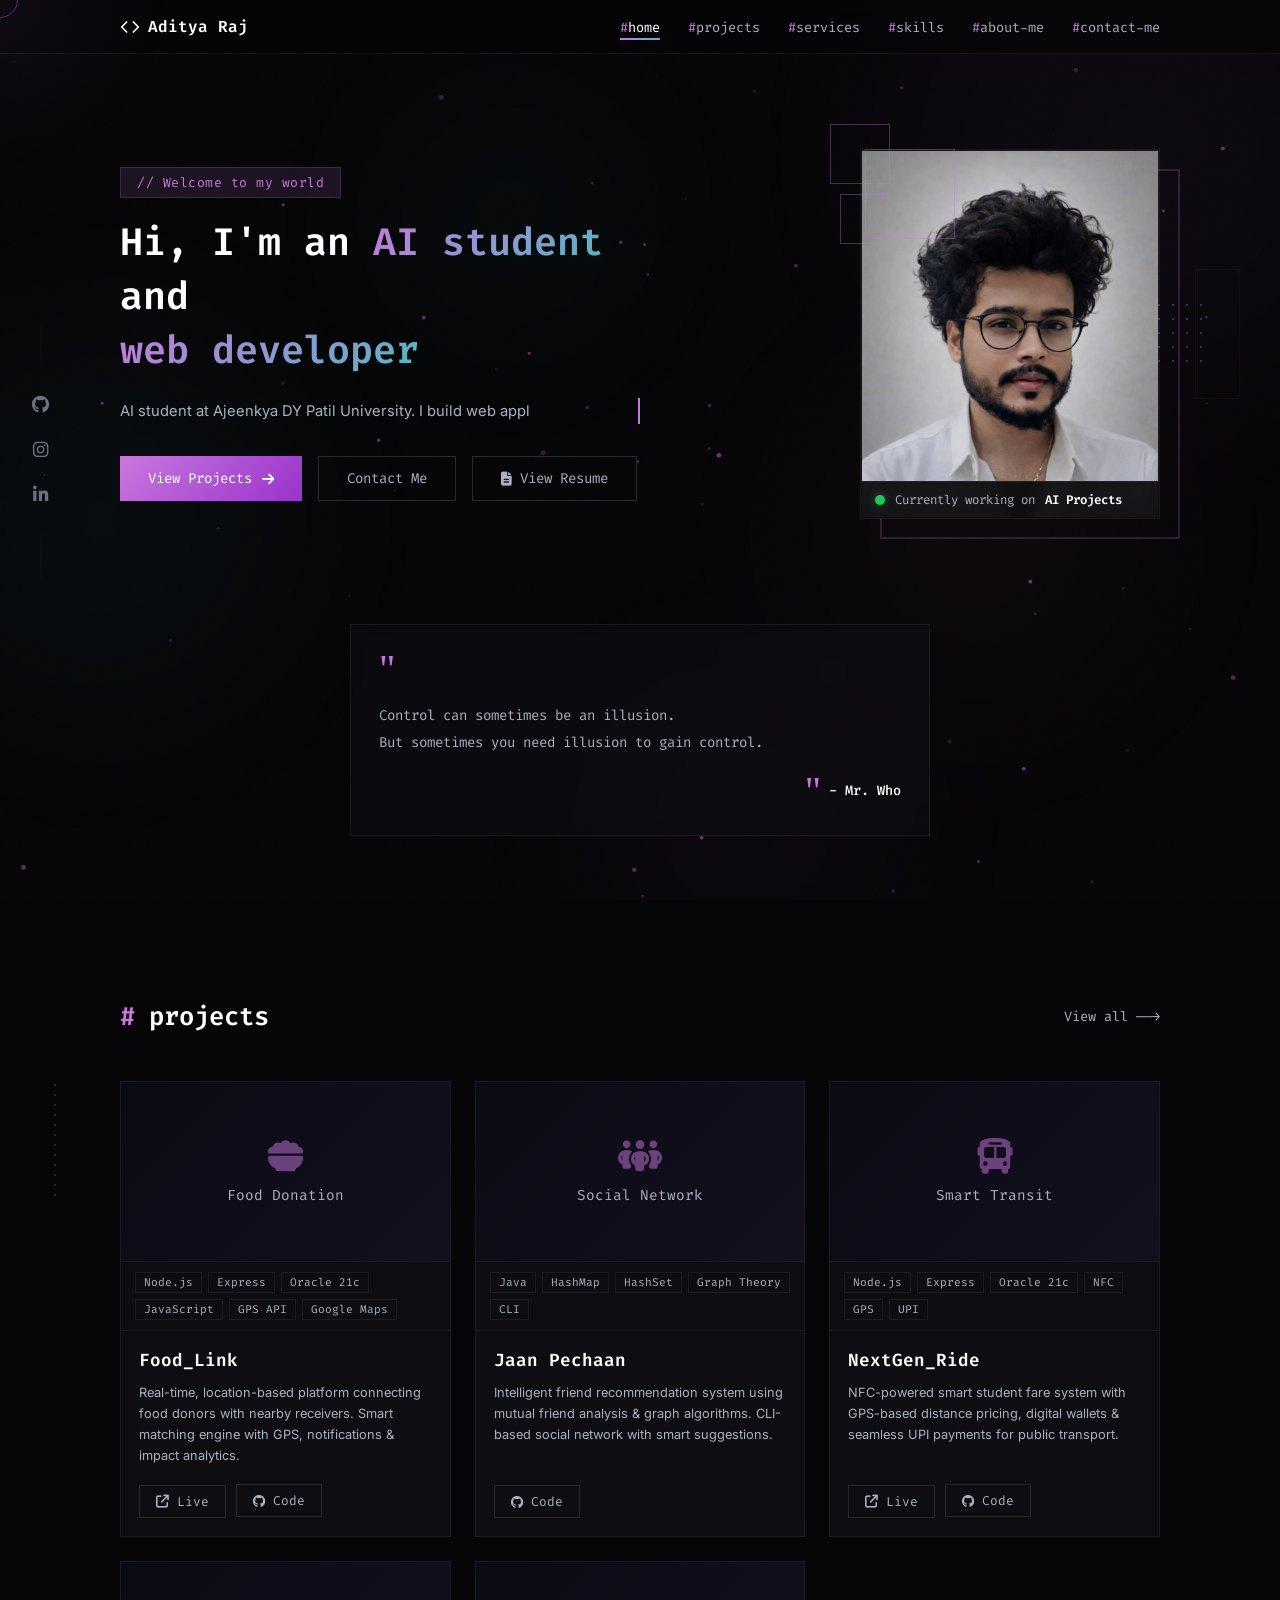
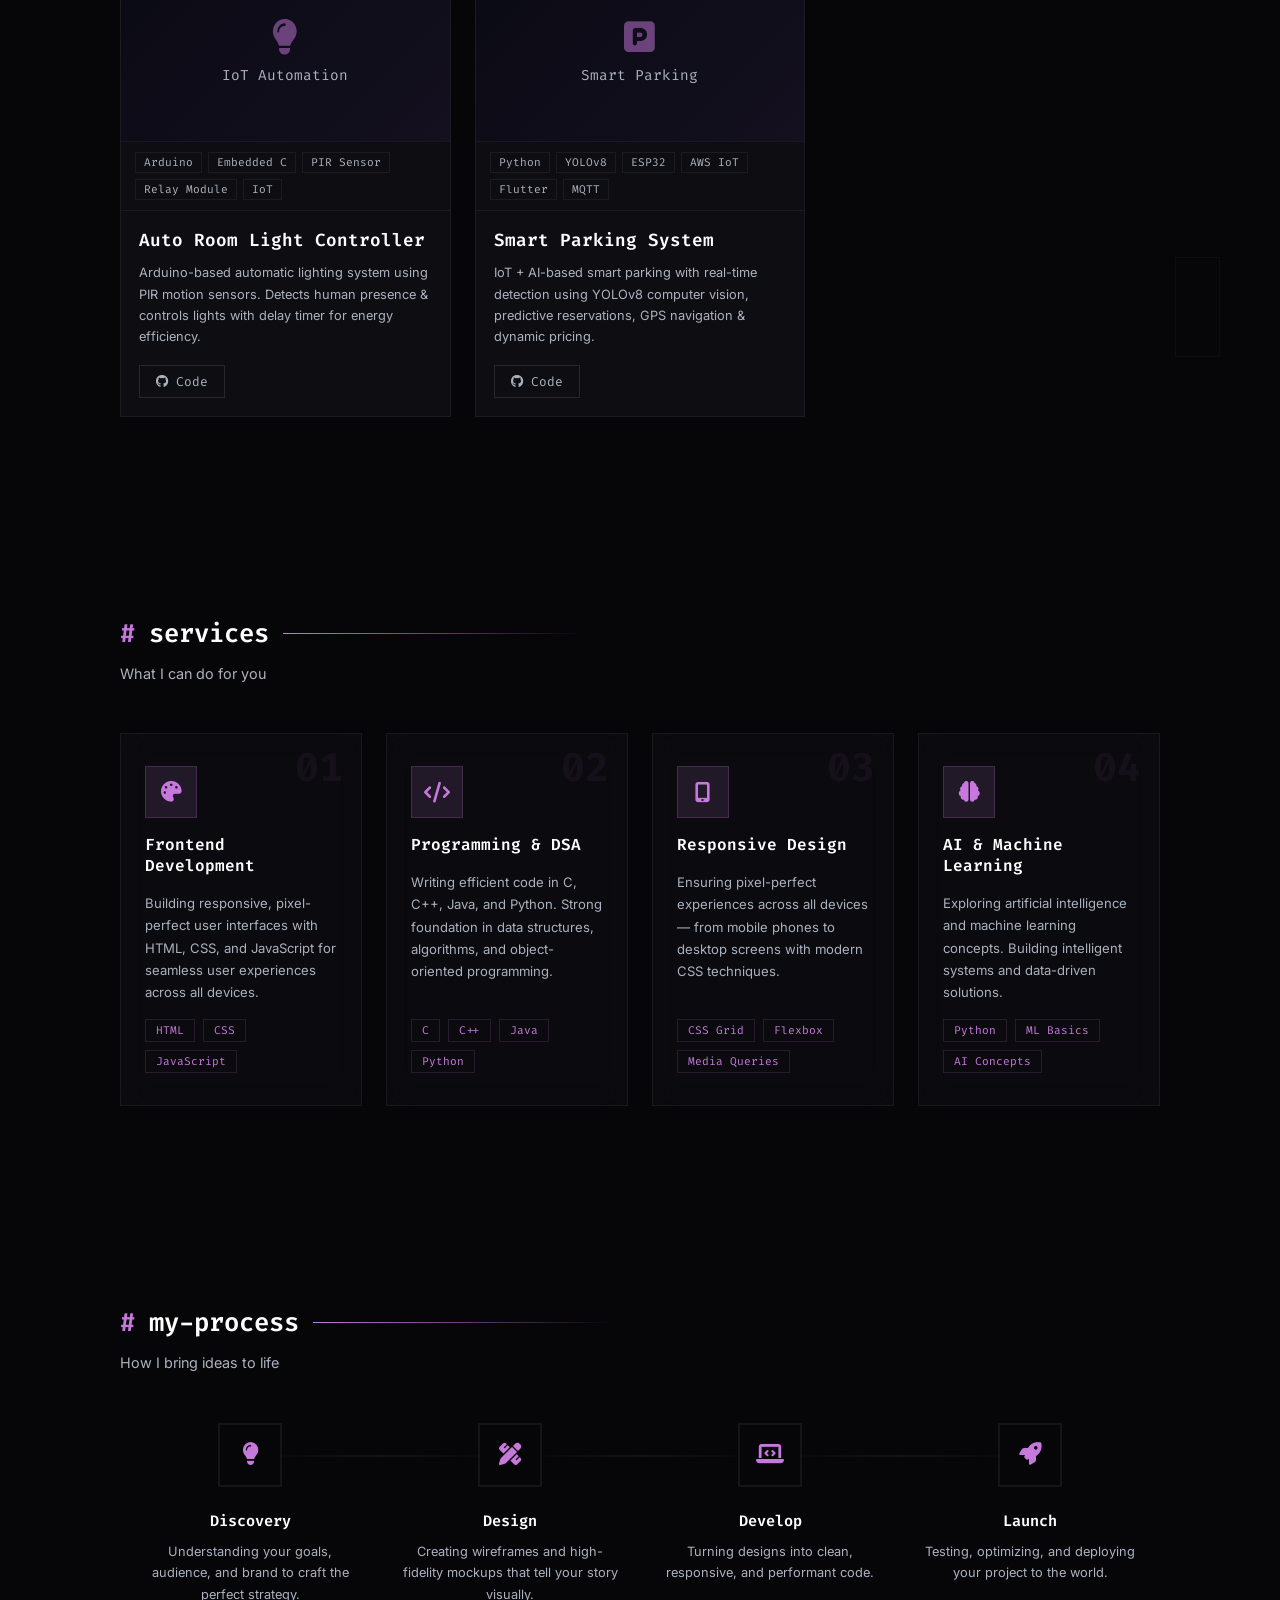
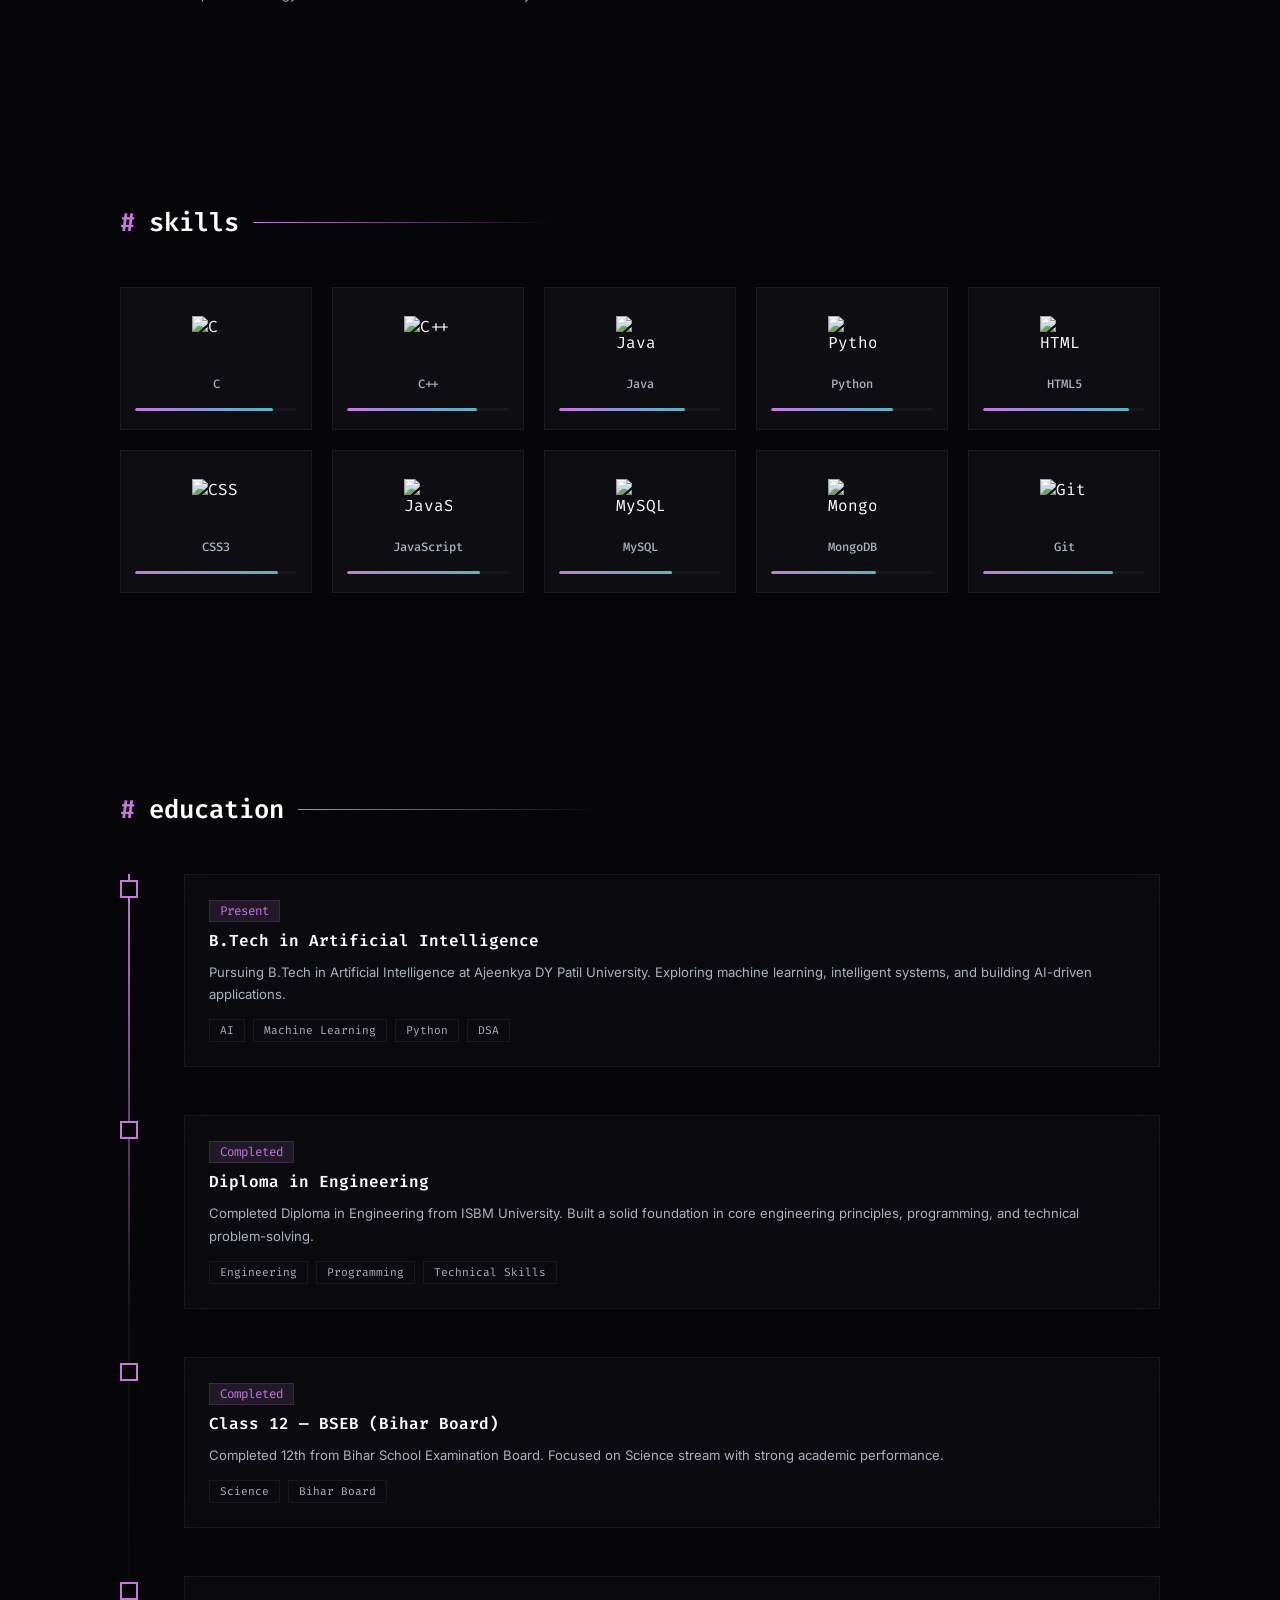
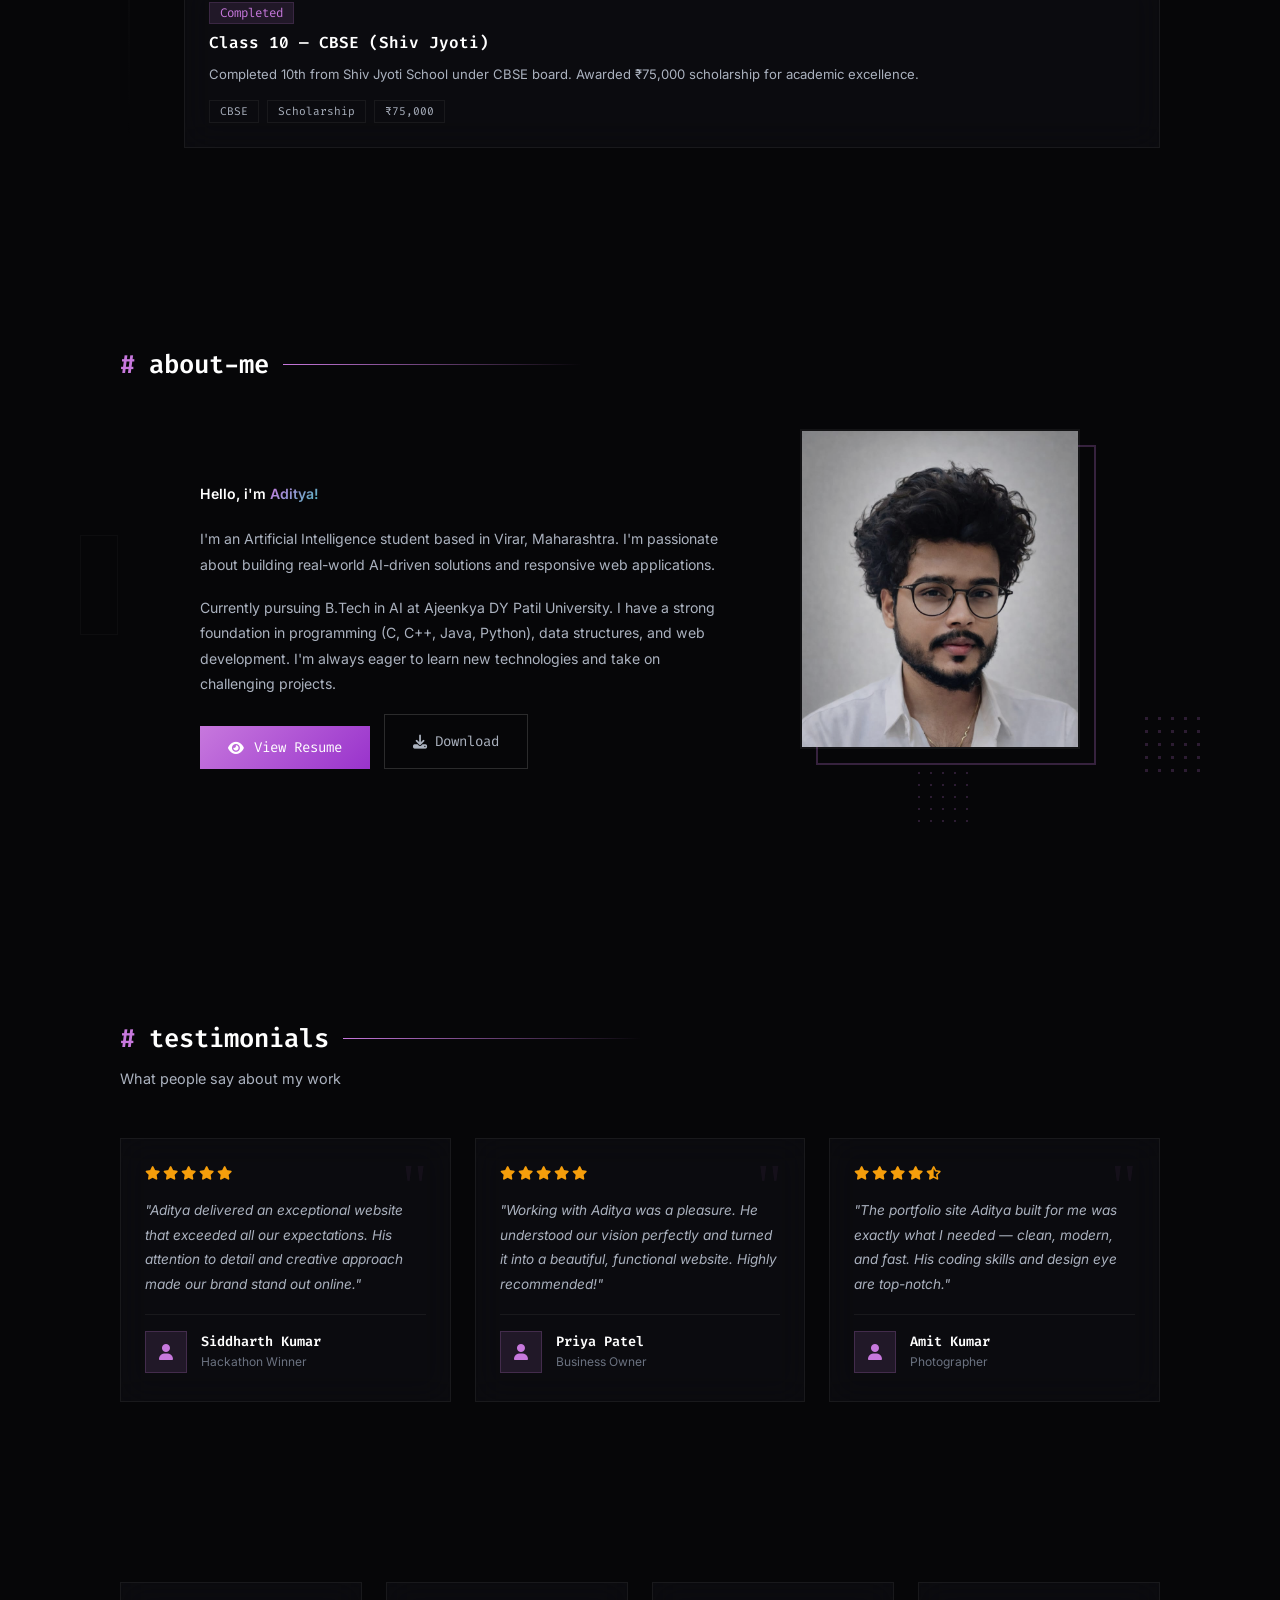
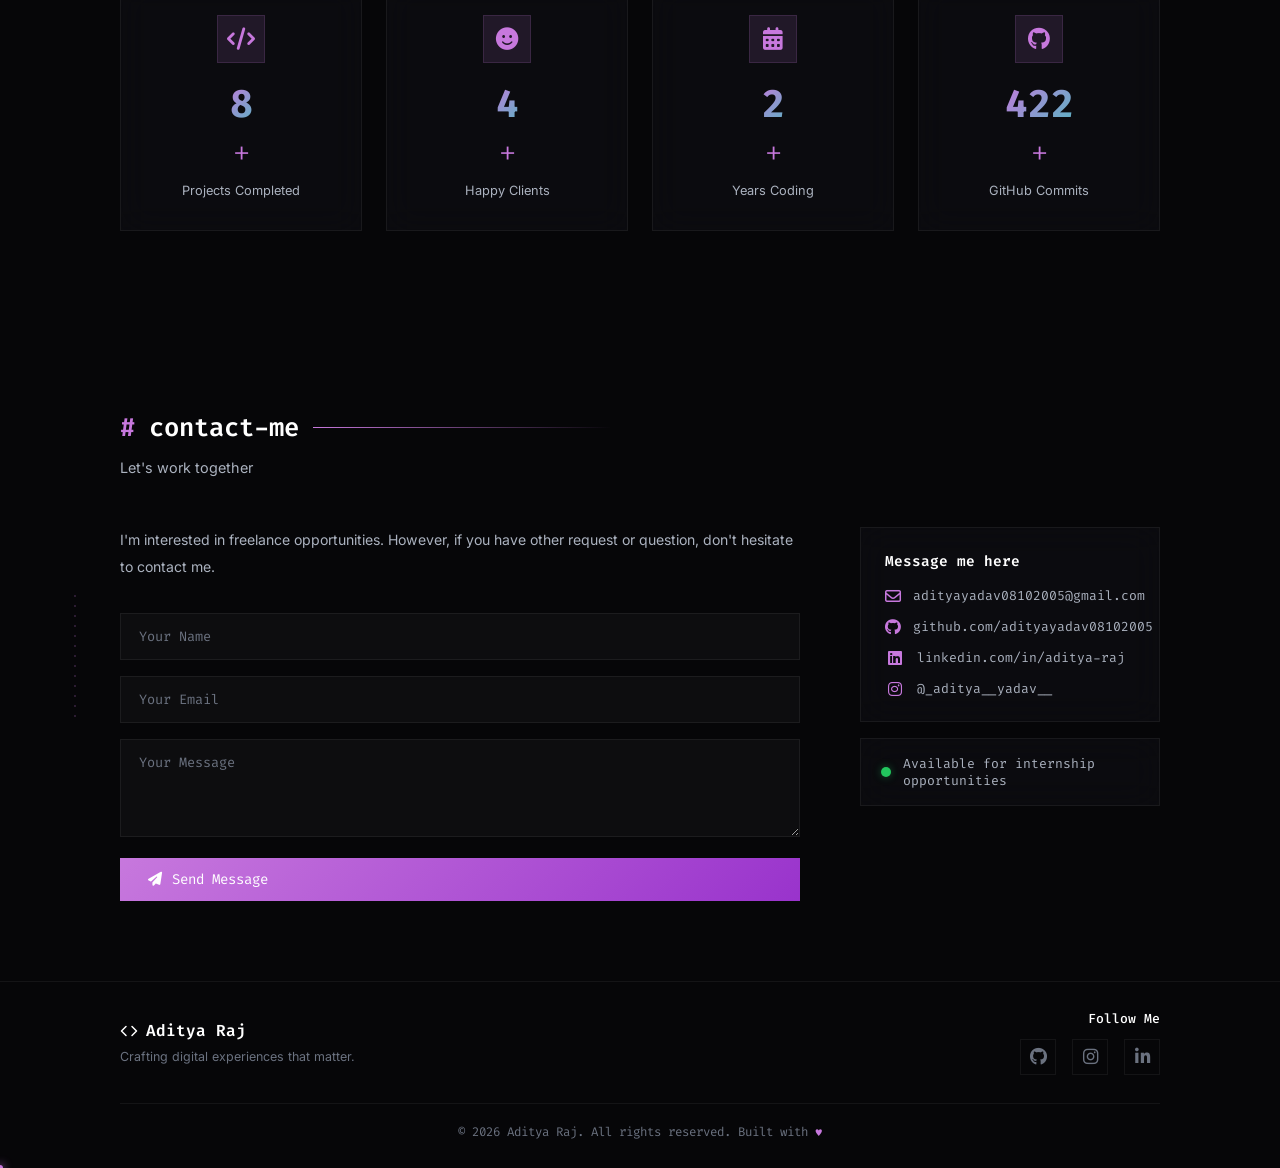
==== commit 31149293: "Update index.html" ====
--- a/index.html
+++ b/index.html
@@ -6,7 +6,7 @@
   <meta name="viewport" content="width=device-width, initial-scale=1.0" />
   <title>Aditya Raj — AI Student & Web Developer</title>
   <meta name="description"
-    content="Aditya Raj — AI student and aspiring developer based in Virar, Maharashtra, building intelligent solutions & responsive web applications." />
+    content="Aditya Raj — AI student and aspiring developer based in Pune, Maharashtra, building intelligent solutions & responsive web applications." />
   <link rel="preconnect" href="https://fonts.googleapis.com" />
   <link rel="preconnect" href="https://fonts.gstatic.com" crossorigin />
   <link
@@ -963,4 +963,4 @@
   <script src="script.js"></script>
 </body>
 
-</html>+</html>
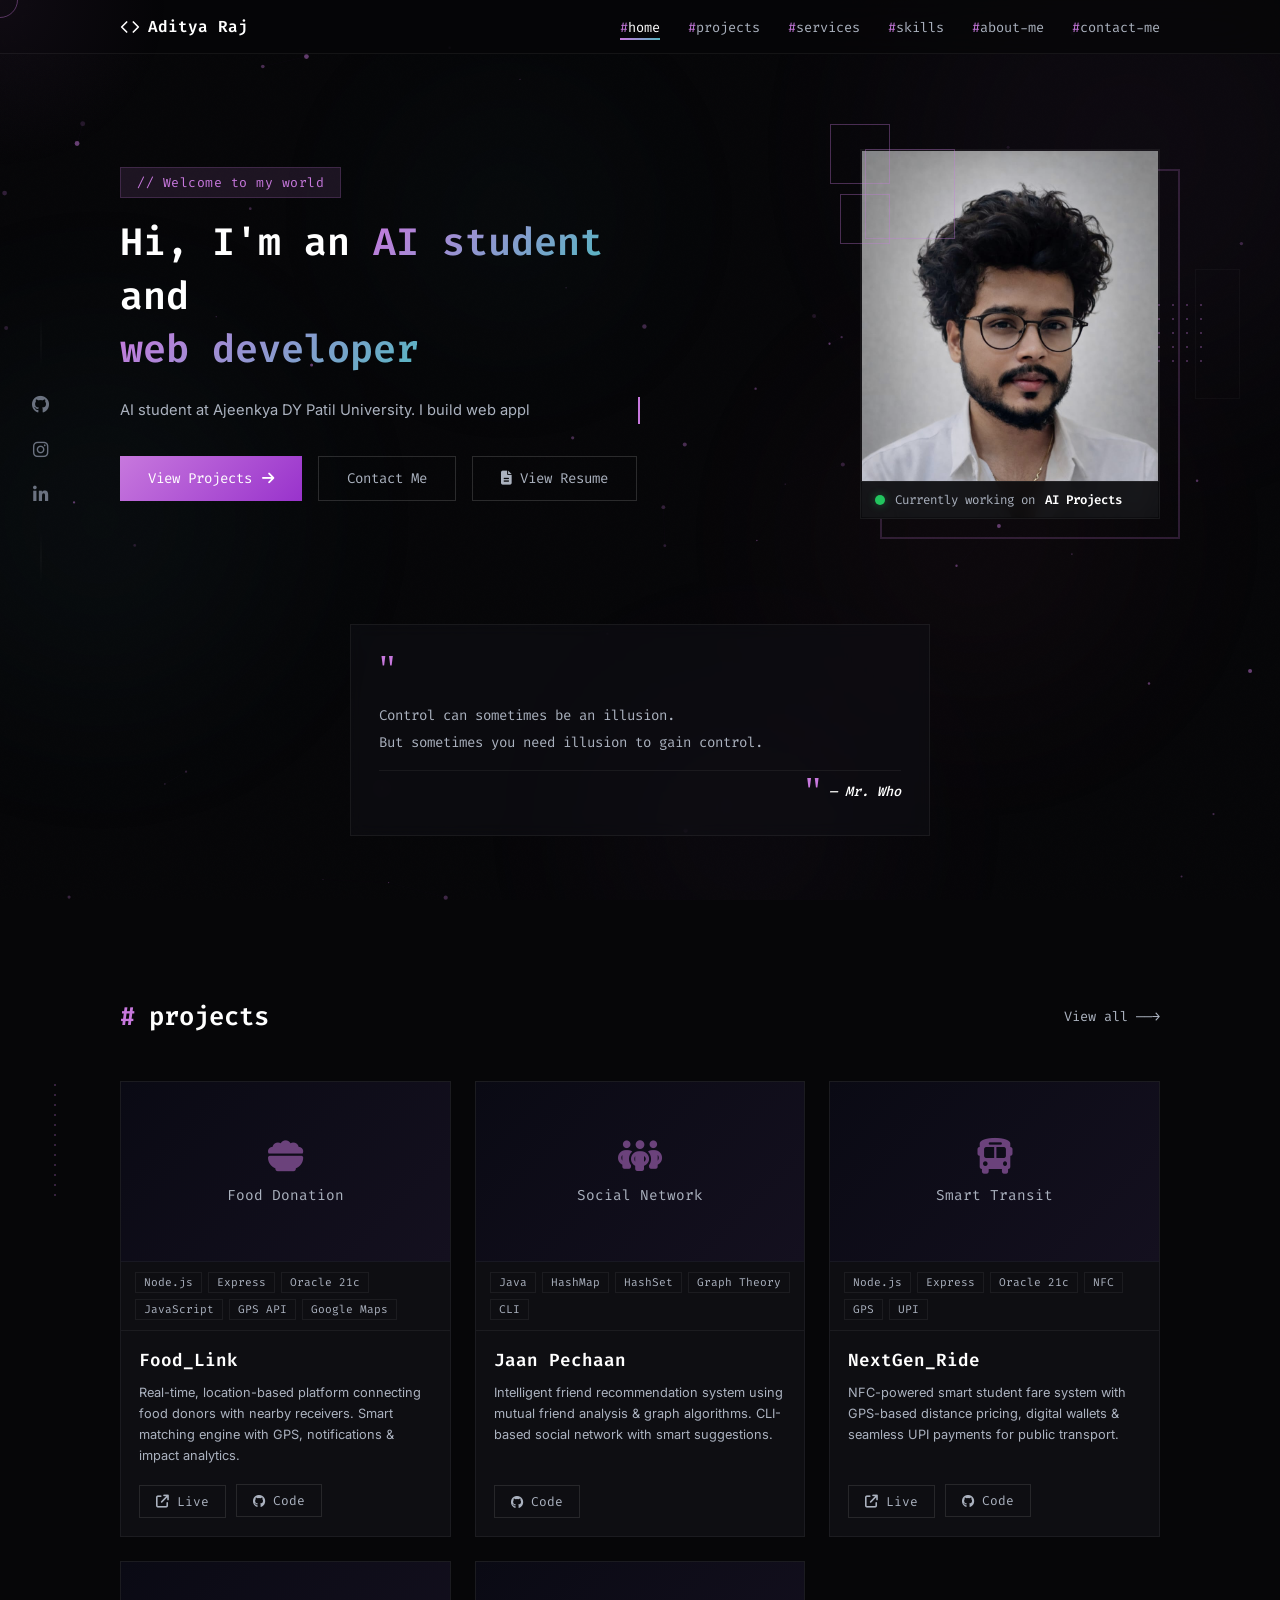
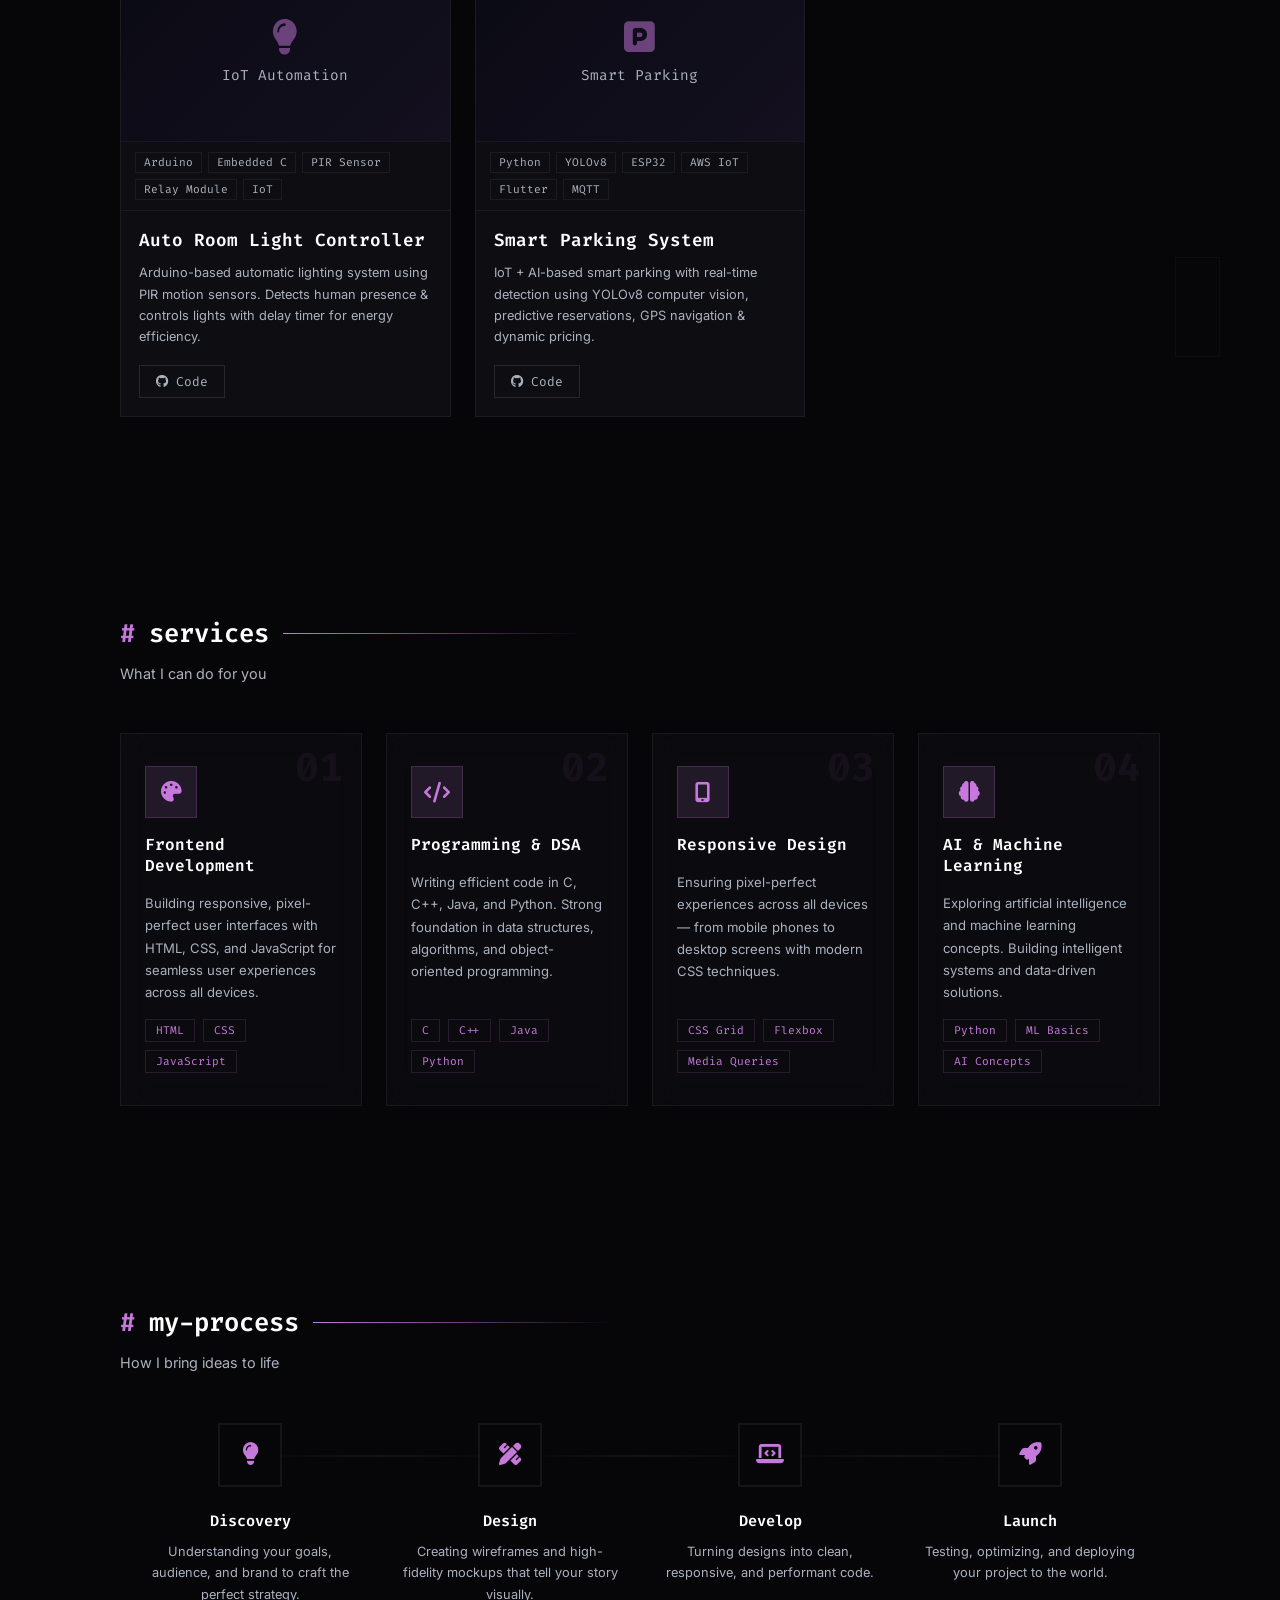
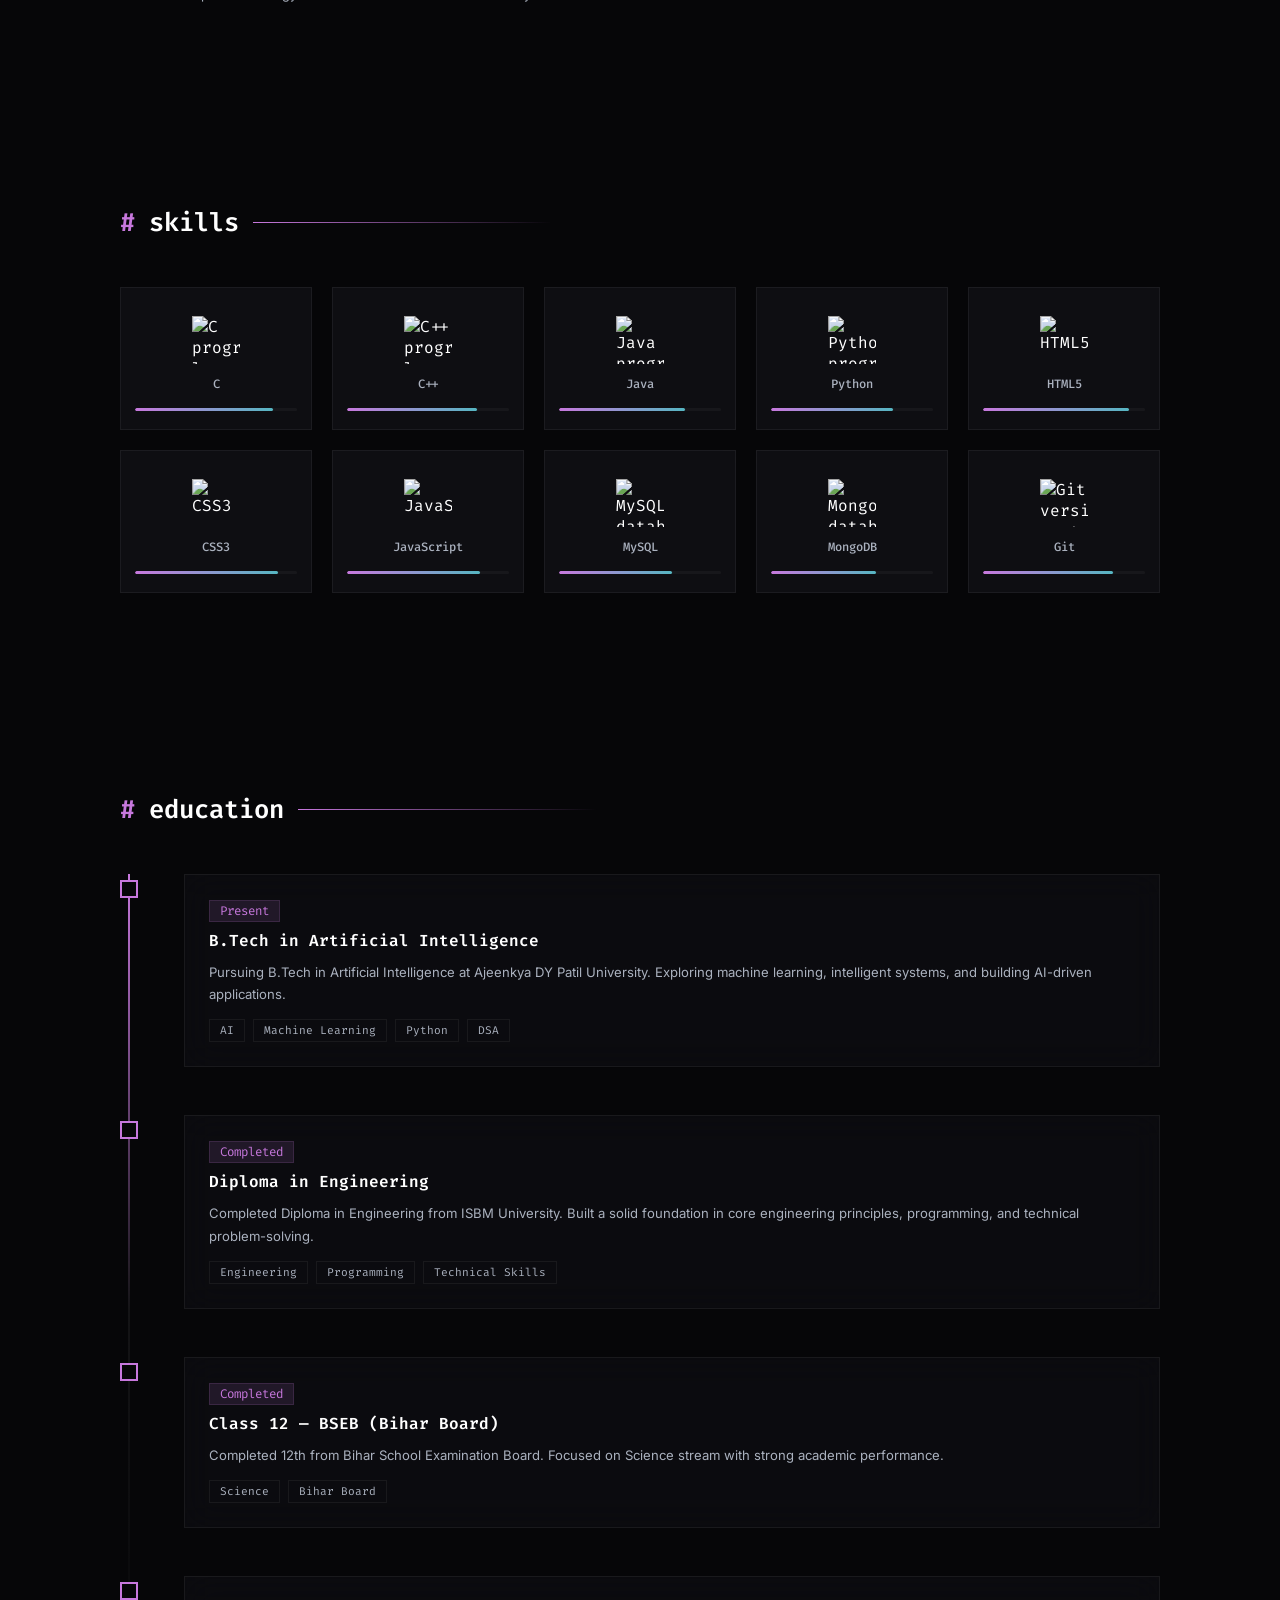
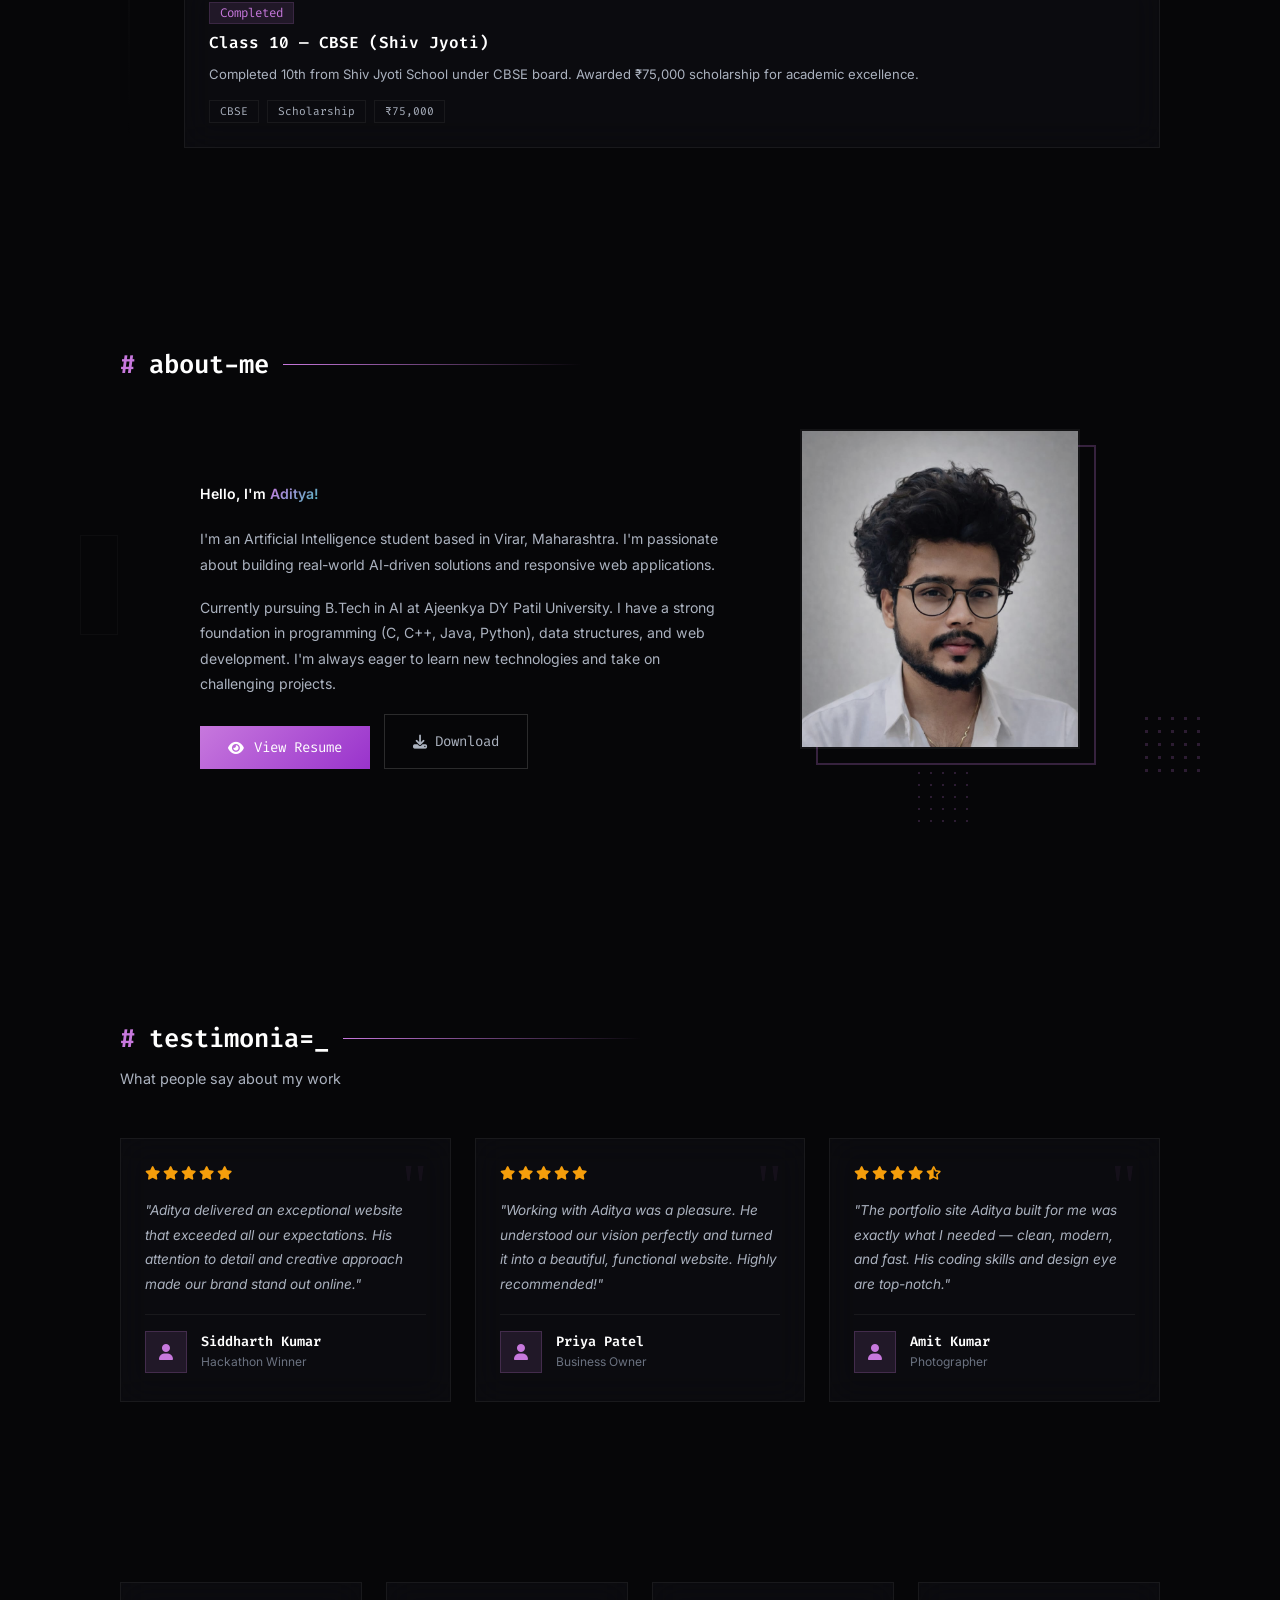
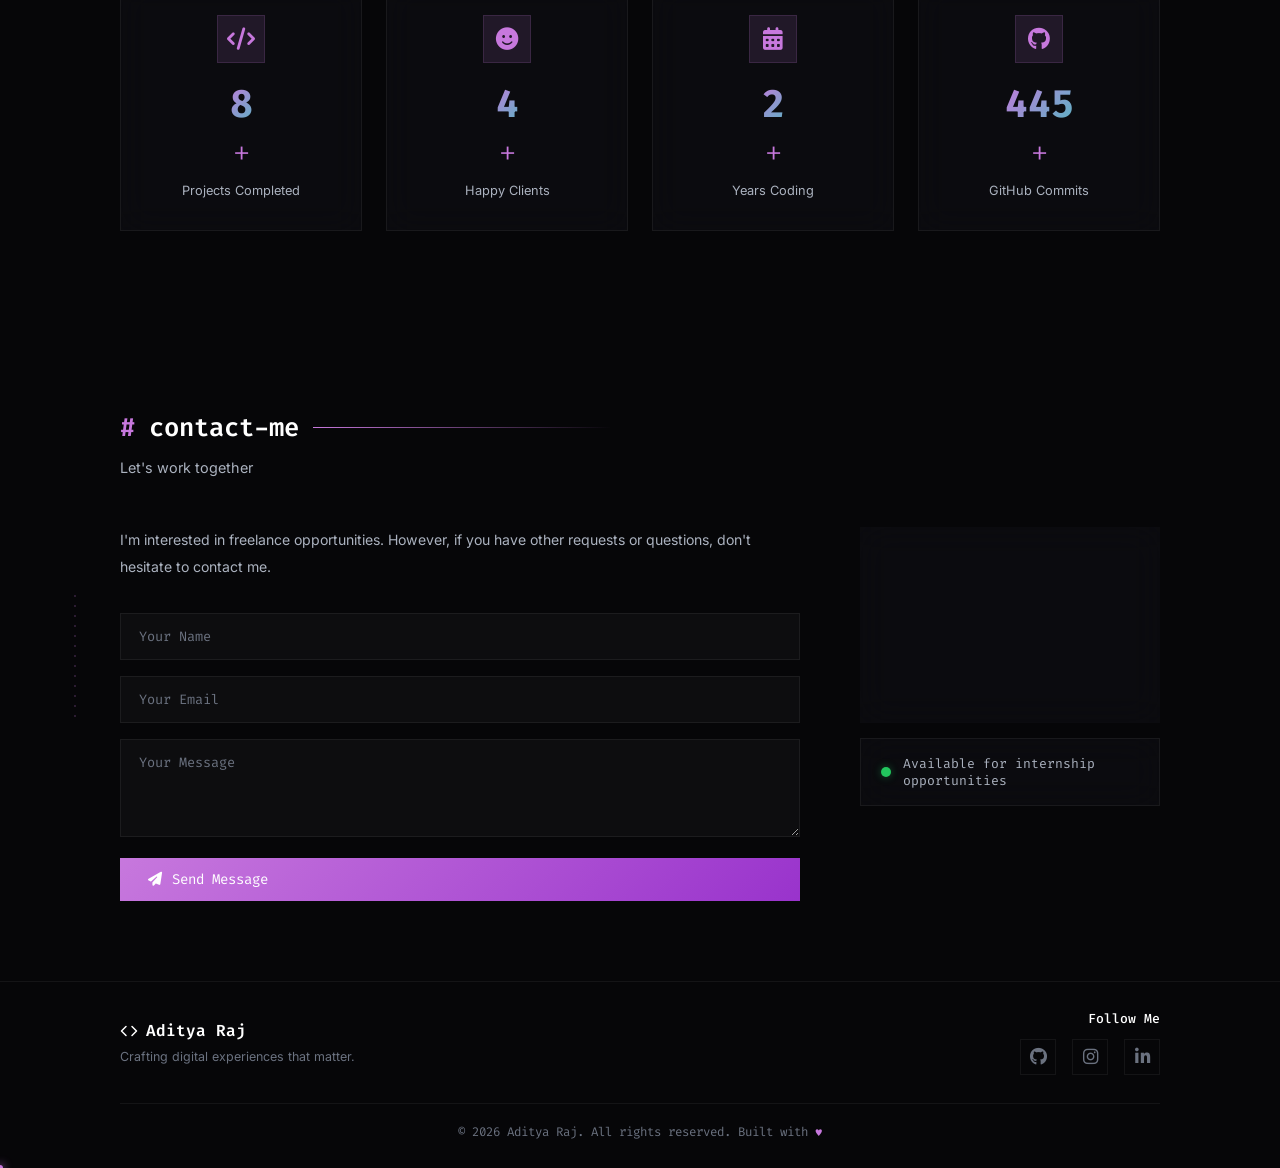
==== commit b9e3c084: "Update index.html" ====
--- a/index.html
+++ b/index.html
@@ -4,25 +4,246 @@
 <head>
   <meta charset="UTF-8" />
   <meta name="viewport" content="width=device-width, initial-scale=1.0" />
-  <title>Aditya Raj — AI Student & Web Developer</title>
+
+  <!-- ===== PRIMARY META TAGS ===== -->
+  <title>Aditya Raj — AI Student & Web Developer | Pune, Maharashtra</title>
+  <meta name="title" content="Aditya Raj — AI Student & Web Developer | Pune, Maharashtra" />
   <meta name="description"
-    content="Aditya Raj — AI student and aspiring developer based in Pune, Maharashtra, building intelligent solutions & responsive web applications." />
+    content="Aditya Raj is an AI & B.Tech student at Ajeenkya DY Patil University building intelligent web applications, IoT systems, and machine-learning solutions. Available for internships and freelance work." />
+  <meta name="keywords"
+    content="Aditya Raj, AI developer, web developer, B.Tech AI, Ajeenkya DY Patil University, machine learning, JavaScript, Python, Java, HTML CSS, portfolio, Pune developer, freelance developer India" />
+  <meta name="author" content="Aditya Raj" />
+  <meta name="robots" content="index, follow" />
+  <meta name="theme-color" content="#7c3aed" />
+
+  <!-- ===== CANONICAL URL ===== -->
+  <link rel="canonical" href="https://adityaraj.dev/" />
+
+  <!-- ===== OPEN GRAPH / FACEBOOK ===== -->
+  <meta property="og:type" content="website" />
+  <meta property="og:url" content="https://adityaraj.dev/" />
+  <meta property="og:title" content="Aditya Raj — AI Student & Web Developer" />
+  <meta property="og:description"
+    content="AI & B.Tech student building intelligent web applications, IoT systems, and ML solutions. Available for internships and freelance opportunities." />
+  <meta property="og:image" content="https://adityaraj.dev/assets/og-image.jpg" />
+  <meta property="og:image:width" content="1200" />
+  <meta property="og:image:height" content="630" />
+  <meta property="og:image:alt" content="Aditya Raj — AI Student & Web Developer Portfolio" />
+  <meta property="og:locale" content="en_IN" />
+  <meta property="og:site_name" content="Aditya Raj Portfolio" />
+
+  <!-- ===== TWITTER CARD ===== -->
+  <meta name="twitter:card" content="summary_large_image" />
+  <meta name="twitter:url" content="https://adityaraj.dev/" />
+  <meta name="twitter:title" content="Aditya Raj — AI Student & Web Developer" />
+  <meta name="twitter:description"
+    content="AI & B.Tech student building intelligent web apps, IoT systems, and ML solutions. Available for internships." />
+  <meta name="twitter:image" content="https://adityaraj.dev/assets/og-image.jpg" />
+  <meta name="twitter:image:alt" content="Aditya Raj Portfolio" />
+
+  <!-- ===== FAVICONS ===== -->
+  <link rel="icon" type="image/png" href="/assets/favicon-32x32.png" sizes="32x32" />
+  <link rel="icon" type="image/png" href="/assets/favicon-16x16.png" sizes="16x16" />
+  <link rel="apple-touch-icon" href="/assets/apple-touch-icon.png" />
+  <link rel="manifest" href="/site.webmanifest" />
+
+  <!-- ===== FONTS ===== -->
   <link rel="preconnect" href="https://fonts.googleapis.com" />
   <link rel="preconnect" href="https://fonts.gstatic.com" crossorigin />
   <link
     href="https://fonts.googleapis.com/css2?family=Fira+Code:wght@300;400;500;600;700&family=Inter:wght@300;400;500;600;700&display=swap"
     rel="stylesheet" />
-  <link rel="stylesheet" href="https://cdnjs.cloudflare.com/ajax/libs/font-awesome/6.4.0/css/all.min.css" />
+
+  <!-- ===== ICONS (defer non-critical CSS) ===== -->
+  <link rel="stylesheet" href="https://cdnjs.cloudflare.com/ajax/libs/font-awesome/6.4.0/css/all.min.css"
+    media="print" onload="this.media='all'" />
+  <noscript>
+    <link rel="stylesheet" href="https://cdnjs.cloudflare.com/ajax/libs/font-awesome/6.4.0/css/all.min.css" />
+  </noscript>
+
   <link rel="stylesheet" href="styles.css" />
+
+  <!-- ===== STRUCTURED DATA: Person ===== -->
+  <script type="application/ld+json">
+  {
+    "@context": "https://schema.org",
+    "@type": "Person",
+    "name": "Aditya Raj",
+    "alternateName": "Aditya Yadav",
+    "url": "https://adityaraj.dev",
+    "image": "https://adityaraj.dev/assets/aditya.jpeg",
+    "jobTitle": "AI Student & Web Developer",
+    "description": "AI & B.Tech student at Ajeenkya DY Patil University building intelligent web applications, IoT systems, and machine-learning solutions.",
+    "email": "adityayadav08102005@gmail.com",
+    "address": {
+      "@type": "PostalAddress",
+      "addressLocality": "Virar",
+      "addressRegion": "Maharashtra",
+      "addressCountry": "IN"
+    },
+    "alumniOf": [
+      {
+        "@type": "EducationalOrganization",
+        "name": "Ajeenkya DY Patil University"
+      },
+      {
+        "@type": "EducationalOrganization",
+        "name": "ISBM University"
+      }
+    ],
+    "knowsAbout": [
+      "Artificial Intelligence",
+      "Machine Learning",
+      "Web Development",
+      "JavaScript",
+      "Python",
+      "Java",
+      "IoT",
+      "Data Structures and Algorithms"
+    ],
+    "sameAs": [
+      "https://github.com/adityayadav08102005-netizen",
+      "https://www.linkedin.com/in/aditya-raj-724abb28a/",
+      "https://www.instagram.com/_aditya__yadav__"
+    ]
+  }
+  </script>
+
+  <!-- ===== STRUCTURED DATA: WebSite (Sitelinks Searchbox eligible) ===== -->
+  <script type="application/ld+json">
+  {
+    "@context": "https://schema.org",
+    "@type": "WebSite",
+    "name": "Aditya Raj Portfolio",
+    "url": "https://adityaraj.dev",
+    "description": "Portfolio of Aditya Raj — AI student and web developer based in Maharashtra, India.",
+    "inLanguage": "en-IN",
+    "author": {
+      "@type": "Person",
+      "name": "Aditya Raj"
+    }
+  }
+  </script>
+
+  <!-- ===== STRUCTURED DATA: ItemList of Projects ===== -->
+  <script type="application/ld+json">
+  {
+    "@context": "https://schema.org",
+    "@type": "ItemList",
+    "name": "Aditya Raj's Projects",
+    "description": "A curated list of web development and AI projects built by Aditya Raj.",
+    "itemListElement": [
+      {
+        "@type": "ListItem",
+        "position": 1,
+        "item": {
+          "@type": "SoftwareApplication",
+          "name": "Food_Link",
+          "description": "Real-time, location-based platform connecting food donors with nearby receivers. Features smart GPS matching, notifications, and impact analytics.",
+          "url": "https://food-link-xa1c.onrender.com/",
+          "applicationCategory": "WebApplication",
+          "operatingSystem": "Web",
+          "author": { "@type": "Person", "name": "Aditya Raj" }
+        }
+      },
+      {
+        "@type": "ListItem",
+        "position": 2,
+        "item": {
+          "@type": "SoftwareApplication",
+          "name": "NextGen_Ride",
+          "description": "NFC-powered smart student fare system with GPS-based distance pricing, digital wallets, and seamless UPI payments for public transport.",
+          "url": "https://nextgen-ride.onrender.com/",
+          "applicationCategory": "WebApplication",
+          "operatingSystem": "Web",
+          "author": { "@type": "Person", "name": "Aditya Raj" }
+        }
+      },
+      {
+        "@type": "ListItem",
+        "position": 3,
+        "item": {
+          "@type": "SoftwareApplication",
+          "name": "Jaan Pechaan",
+          "description": "Intelligent friend recommendation system using mutual friend analysis and graph algorithms. CLI-based social network with smart suggestions.",
+          "applicationCategory": "DesktopApplication",
+          "author": { "@type": "Person", "name": "Aditya Raj" }
+        }
+      },
+      {
+        "@type": "ListItem",
+        "position": 4,
+        "item": {
+          "@type": "SoftwareApplication",
+          "name": "Auto Room Light Controller",
+          "description": "Arduino-based automatic lighting system using PIR motion sensors for energy efficiency.",
+          "applicationCategory": "EmbeddedSystem",
+          "author": { "@type": "Person", "name": "Aditya Raj" }
+        }
+      },
+      {
+        "@type": "ListItem",
+        "position": 5,
+        "item": {
+          "@type": "SoftwareApplication",
+          "name": "Smart Parking System",
+          "description": "IoT and AI-based smart parking with real-time detection using YOLOv8 computer vision, predictive reservations, GPS navigation, and dynamic pricing.",
+          "applicationCategory": "MobileApplication",
+          "author": { "@type": "Person", "name": "Aditya Raj" }
+        }
+      }
+    ]
+  }
+  </script>
+
+  <!-- ===== STRUCTURED DATA: BreadcrumbList ===== -->
+  <script type="application/ld+json">
+  {
+    "@context": "https://schema.org",
+    "@type": "BreadcrumbList",
+    "itemListElement": [
+      {
+        "@type": "ListItem",
+        "position": 1,
+        "name": "Home",
+        "item": "https://adityaraj.dev/#home"
+      },
+      {
+        "@type": "ListItem",
+        "position": 2,
+        "name": "Projects",
+        "item": "https://adityaraj.dev/#projects"
+      },
+      {
+        "@type": "ListItem",
+        "position": 3,
+        "name": "Skills",
+        "item": "https://adityaraj.dev/#skills"
+      },
+      {
+        "@type": "ListItem",
+        "position": 4,
+        "name": "About",
+        "item": "https://adityaraj.dev/#about"
+      },
+      {
+        "@type": "ListItem",
+        "position": 5,
+        "name": "Contact",
+        "item": "https://adityaraj.dev/#contacts"
+      }
+    ]
+  }
+  </script>
 </head>
 
 <body>
 
   <!-- ===== SCROLL PROGRESS BAR ===== -->
-  <div class="scroll-progress" id="scrollProgress"></div>
+  <div class="scroll-progress" id="scrollProgress" role="progressbar" aria-label="Page scroll progress"></div>
 
   <!-- ===== CUSTOM CURSOR ===== -->
-  <div class="cursor-glow" id="cursorGlow"></div>
+  <div class="cursor-glow" id="cursorGlow" aria-hidden="true"></div>
 
   <!-- ===== BACKGROUND FLOATING SHAPES ===== -->
   <div class="bg-shapes" aria-hidden="true">
@@ -34,726 +255,777 @@
   </div>
 
   <!-- ===== NAVBAR ===== -->
-  <nav id="navbar">
+  <nav id="navbar" role="navigation" aria-label="Main navigation">
     <div class="nav-container">
-      <a href="#home" class="nav-logo">
+      <a href="#home" class="nav-logo" aria-label="Aditya Raj — Home">
         <svg viewBox="0 0 24 24" fill="none" stroke="currentColor" stroke-width="2" stroke-linecap="round"
-          stroke-linejoin="round">
+          stroke-linejoin="round" aria-hidden="true" focusable="false">
           <polyline points="16 18 22 12 16 6"></polyline>
           <polyline points="8 6 2 12 8 18"></polyline>
         </svg>
         Aditya Raj
       </a>
-      <ul class="nav-links">
-        <li><a href="#home"><span class="hash">#</span>home</a></li>
-        <li><a href="#projects"><span class="hash">#</span>projects</a></li>
-        <li><a href="#services"><span class="hash">#</span>services</a></li>
-        <li><a href="#skills"><span class="hash">#</span>skills</a></li>
-        <li><a href="#about"><span class="hash">#</span>about-me</a></li>
-        <li><a href="#contacts"><span class="hash">#</span>contact-me</a></li>
+      <ul class="nav-links" role="list">
+        <li><a href="#home"><span class="hash" aria-hidden="true">#</span>home</a></li>
+        <li><a href="#projects"><span class="hash" aria-hidden="true">#</span>projects</a></li>
+        <li><a href="#services"><span class="hash" aria-hidden="true">#</span>services</a></li>
+        <li><a href="#skills"><span class="hash" aria-hidden="true">#</span>skills</a></li>
+        <li><a href="#about"><span class="hash" aria-hidden="true">#</span>about-me</a></li>
+        <li><a href="#contacts"><span class="hash" aria-hidden="true">#</span>contact-me</a></li>
       </ul>
-      <div class="hamburger" id="hamburger">
+      <button class="hamburger" id="hamburger" aria-label="Toggle navigation menu" aria-expanded="false"
+        aria-controls="nav-links">
         <span></span><span></span><span></span>
-      </div>
+      </button>
     </div>
   </nav>
 
   <!-- ===== SIDEBAR ===== -->
-  <div class="sidebar">
-    <a href="https://github.com/adityayadav08102005-netizen" target="_blank" title="GitHub"><i class="fa-brands fa-github"></i></a>
-    <a href="https://www.instagram.com/_aditya__yadav__?igsh=dmg0eGprenYyM2Mx" target="_blank" title="Instagram"><i class="fa-brands fa-instagram"></i></a>
-    <a href="https://www.linkedin.com/in/aditya-raj-724abb28a/" target="_blank" title="LinkedIn"><i class="fa-brands fa-linkedin-in"></i></a>
-  </div>
+  <aside class="sidebar" aria-label="Social media links">
+    <a href="https://github.com/adityayadav08102005-netizen" target="_blank" rel="noopener noreferrer"
+      title="Aditya Raj on GitHub" aria-label="GitHub profile">
+      <i class="fa-brands fa-github" aria-hidden="true"></i>
+    </a>
+    <a href="https://www.instagram.com/_aditya__yadav__?igsh=dmg0eGprenYyM2Mx" target="_blank"
+      rel="noopener noreferrer" title="Aditya Raj on Instagram" aria-label="Instagram profile">
+      <i class="fa-brands fa-instagram" aria-hidden="true"></i>
+    </a>
+    <a href="https://www.linkedin.com/in/aditya-raj-724abb28a/" target="_blank" rel="noopener noreferrer"
+      title="Aditya Raj on LinkedIn" aria-label="LinkedIn profile">
+      <i class="fa-brands fa-linkedin-in" aria-hidden="true"></i>
+    </a>
+  </aside>
 
   <!-- ===== HOME SECTION ===== -->
-  <section id="home">
-    <div class="hero-particles" id="heroParticles"></div>
-    <div class="container">
-      <div class="home-content">
-
-        <!-- LEFT: text -->
-        <div class="home-text">
-          <span class="hero-tag">// Welcome to my world</span>
-          <h1>Hi, I'm an <span class="gradient-text">AI student</span> and<br>
-            <span class="gradient-text">web developer</span>
-          </h1>
-          <p>AI student at Ajeenkya DY Patil University. I build web applications with HTML, CSS, JavaScript and explore AI/ML, data structures &amp; algorithms.</p>
-          <div class="hero-cta">
-            <a href="#projects" class="btn-primary">View Projects <i class="fa-solid fa-arrow-right"></i></a>
-            <a href="#contacts" class="btn-outline">Contact Me</a>
-            <button class="btn-outline" id="heroResumeBtn" onclick="openResumeModal()"><i class="fa-solid fa-file-lines"></i> View Resume</button>
-          </div>
-        </div>
-
-        <!-- RIGHT: photo container with all deco inside -->
-        <div class="home-right">
-          <div class="deco-squares">
-            <div class="sq sq1"></div>
-            <div class="sq sq2"></div>
-            <div class="sq sq3"></div>
-          </div>
-
-          <div class="home-img-wrap">
-            <img src="./assets/aditya.jpeg" alt="Aditya" class="hero-photo" />
-            <div class="hero-photo-glow"></div>
-            <div class="status-badge">
-              <span class="badge-dot"></span>
-              Currently working on <strong>AI Projects</strong>
-            </div>
-          </div>
-
-          <div class="dot-grid-home"></div>
-          <div class="deco-rect-right"></div>
-        </div>
-      </div>
-
-      <!-- Quote block -->
-      <div class="quote-block">
-        <div class="quote-open">"</div>
-        <p>Control can sometimes be an illusion.<br>
-          But sometimes you need illusion to gain control.</p>
-        <div class="quote-close-wrap">
-          <div class="quote-close">"</div>
-          <span class="quote-author">- Mr. Who</span>
-        </div>
-      </div>
-    </div>
-  </section>
-
-  <!-- ===== PROJECTS SECTION ===== -->
-  <section id="projects">
-    <div class="container">
-      <div class="dot-grid-projects"></div>
-      <div class="deco-rect-projects"></div>
-
-      <div class="section-header">
-        <h2 class="section-title"><span class="hash">#</span>projects</h2>
-        <a href="#" class="view-all">View all ——→</a>
-      </div>
-
-      <div class="projects-grid">
-
-        <div class="project-card skeleton-card" data-skeleton="true">
-          <div class="project-preview" data-live-url="https://food-link-xa1c.onrender.com/">
-            <div class="project-preview-placeholder">
-              <i class="fa-solid fa-bowl-food"></i>
-              <span>Food Donation</span>
-            </div>
-            <div class="project-live-preview">
-              <iframe src="about:blank" data-src="https://food-link-xa1c.onrender.com/" loading="lazy" sandbox="allow-scripts allow-same-origin" title="Food_Link Preview"></iframe>
-              <div class="preview-overlay">
-                <i class="fa-solid fa-up-right-and-down-left-from-center"></i>
-                <span>Live Preview</span>
-              </div>
-            </div>
-          </div>
-          <div class="project-tags">
-            <span>Node.js</span><span>Express</span><span>Oracle 21c</span><span>JavaScript</span><span>GPS API</span><span>Google Maps</span>
-          </div>
-          <div class="project-info">
-            <h3>Food_Link</h3>
-            <p>Real-time, location-based platform connecting food donors with nearby receivers. Smart matching engine with GPS, notifications &amp; impact analytics.</p>
-            <div class="project-links">
-              <a href="https://food-link-xa1c.onrender.com/" target="_blank" class="btn-outline-sm"><i class="fa-solid fa-arrow-up-right-from-square"></i> Live</a>
-              <a href="#" class="btn-outline-sm"><i class="fa-brands fa-github"></i> Code</a>
-            </div>
-          </div>
-        </div>
-
-        <div class="project-card skeleton-card" data-skeleton="true">
-          <div class="project-preview" data-live-url="">
-            <div class="project-preview-placeholder">
-              <i class="fa-solid fa-people-group"></i>
-              <span>Social Network</span>
-            </div>
-            <div class="project-cli-preview">
-              <div class="cli-window">
-                <div class="cli-header">
-                  <span class="cli-dot red"></span>
-                  <span class="cli-dot yellow"></span>
-                  <span class="cli-dot green"></span>
-                  <span class="cli-title">terminal — java</span>
+  <main>
+    <section id="home" aria-label="Hero introduction">
+      <div class="hero-particles" id="heroParticles" aria-hidden="true"></div>
+      <div class="container">
+        <div class="home-content">
+
+          <!-- LEFT: text -->
+          <div class="home-text">
+            <span class="hero-tag">// Welcome to my world</span>
+            <h1>Hi, I'm an <span class="gradient-text">AI student</span> and<br>
+              <span class="gradient-text">web developer</span>
+            </h1>
+            <p>AI student at Ajeenkya DY Patil University. I build web applications with HTML, CSS, JavaScript and
+              explore AI/ML, data structures &amp; algorithms.</p>
+            <div class="hero-cta">
+              <a href="#projects" class="btn-primary">View Projects <i class="fa-solid fa-arrow-right"
+                  aria-hidden="true"></i></a>
+              <a href="#contacts" class="btn-outline">Contact Me</a>
+              <button class="btn-outline" id="heroResumeBtn" onclick="openResumeModal()">
+                <i class="fa-solid fa-file-lines" aria-hidden="true"></i> View Resume
+              </button>
+            </div>
+          </div>
+
+          <!-- RIGHT: photo container with all deco inside -->
+          <div class="home-right">
+            <div class="deco-squares" aria-hidden="true">
+              <div class="sq sq1"></div>
+              <div class="sq sq2"></div>
+              <div class="sq sq3"></div>
+            </div>
+
+            <div class="home-img-wrap">
+              <img src="./assets/aditya.jpeg" alt="Aditya Raj — AI Student and Web Developer" class="hero-photo"
+                width="400" height="400" loading="eager" fetchpriority="high" />
+              <div class="hero-photo-glow" aria-hidden="true"></div>
+              <div class="status-badge">
+                <span class="badge-dot" aria-hidden="true"></span>
+                Currently working on <strong>AI Projects</strong>
+              </div>
+            </div>
+
+            <div class="dot-grid-home" aria-hidden="true"></div>
+            <div class="deco-rect-right" aria-hidden="true"></div>
+          </div>
+        </div>
+
+        <!-- Quote block -->
+        <blockquote class="quote-block">
+          <div class="quote-open" aria-hidden="true">"</div>
+          <p>Control can sometimes be an illusion.<br>
+            But sometimes you need illusion to gain control.</p>
+          <footer class="quote-close-wrap">
+            <div class="quote-close" aria-hidden="true">"</div>
+            <cite class="quote-author">— Mr. Who</cite>
+          </footer>
+        </blockquote>
+      </div>
+    </section>
+
+    <!-- ===== PROJECTS SECTION ===== -->
+    <section id="projects" aria-labelledby="projects-heading">
+      <div class="container">
+        <div class="dot-grid-projects" aria-hidden="true"></div>
+        <div class="deco-rect-projects" aria-hidden="true"></div>
+
+        <div class="section-header">
+          <h2 class="section-title" id="projects-heading"><span class="hash" aria-hidden="true">#</span>projects</h2>
+          <a href="#" class="view-all" aria-label="View all projects">View all ——→</a>
+        </div>
+
+        <div class="projects-grid" role="list">
+
+          <!-- Project: Food_Link -->
+          <article class="project-card skeleton-card" data-skeleton="true" role="listitem"
+            aria-label="Food_Link project">
+            <div class="project-preview" data-live-url="https://food-link-xa1c.onrender.com/">
+              <div class="project-preview-placeholder">
+                <i class="fa-solid fa-bowl-food" aria-hidden="true"></i>
+                <span>Food Donation</span>
+              </div>
+              <div class="project-live-preview">
+                <iframe src="about:blank" data-src="https://food-link-xa1c.onrender.com/" loading="lazy"
+                  sandbox="allow-scripts allow-same-origin" title="Food_Link live preview"
+                  aria-label="Food_Link website preview"></iframe>
+                <div class="preview-overlay" aria-hidden="true">
+                  <i class="fa-solid fa-up-right-and-down-left-from-center"></i>
+                  <span>Live Preview</span>
                 </div>
-                <div class="cli-body">
-                  <p><span class="cli-prompt">$</span> java JaanPechaan</p>
-                  <p class="cli-output">Loading social graph...</p>
-                  <p class="cli-output">✓ 150 users loaded</p>
-                  <p class="cli-output">✓ Analyzing mutual friends...</p>
-                  <p class="cli-output highlight">→ Recommended: Rahul (8 mutual)</p>
-                  <p class="cli-cursor">_</p>
+              </div>
+            </div>
+            <div class="project-tags" aria-label="Technologies used">
+              <span>Node.js</span><span>Express</span><span>Oracle 21c</span><span>JavaScript</span><span>GPS
+                API</span><span>Google Maps</span>
+            </div>
+            <div class="project-info">
+              <h3>Food_Link</h3>
+              <p>Real-time, location-based platform connecting food donors with nearby receivers. Smart matching engine
+                with GPS, notifications &amp; impact analytics.</p>
+              <div class="project-links">
+                <a href="https://food-link-xa1c.onrender.com/" target="_blank" rel="noopener noreferrer"
+                  class="btn-outline-sm" aria-label="View Food_Link live demo">
+                  <i class="fa-solid fa-arrow-up-right-from-square" aria-hidden="true"></i> Live
+                </a>
+                <a href="#" class="btn-outline-sm" aria-label="View Food_Link source code on GitHub">
+                  <i class="fa-brands fa-github" aria-hidden="true"></i> Code
+                </a>
+              </div>
+            </div>
+          </article>
+
+          <!-- Project: Jaan Pechaan -->
+          <article class="project-card skeleton-card" data-skeleton="true" role="listitem"
+            aria-label="Jaan Pechaan project">
+            <div class="project-preview" data-live-url="">
+              <div class="project-preview-placeholder">
+                <i class="fa-solid fa-people-group" aria-hidden="true"></i>
+                <span>Social Network</span>
+              </div>
+              <div class="project-cli-preview" aria-label="Terminal demo of Jaan Pechaan">
+                <div class="cli-window">
+                  <div class="cli-header" aria-hidden="true">
+                    <span class="cli-dot red"></span>
+                    <span class="cli-dot yellow"></span>
+                    <span class="cli-dot green"></span>
+                    <span class="cli-title">terminal — java</span>
+                  </div>
+                  <div class="cli-body">
+                    <p><span class="cli-prompt">$</span> java JaanPechaan</p>
+                    <p class="cli-output">Loading social graph...</p>
+                    <p class="cli-output">✓ 150 users loaded</p>
+                    <p class="cli-output">✓ Analyzing mutual friends...</p>
+                    <p class="cli-output highlight">→ Recommended: Rahul (8 mutual)</p>
+                    <p class="cli-cursor" aria-hidden="true">_</p>
+                  </div>
                 </div>
               </div>
             </div>
-          </div>
-          <div class="project-tags">
-            <span>Java</span><span>HashMap</span><span>HashSet</span><span>Graph Theory</span><span>CLI</span>
-          </div>
-          <div class="project-info">
-            <h3>Jaan Pechaan</h3>
-            <p>Intelligent friend recommendation system using mutual friend analysis &amp; graph algorithms. CLI-based social network with smart suggestions.</p>
-            <div class="project-links">
-              <a href="#" class="btn-outline-sm"><i class="fa-brands fa-github"></i> Code</a>
-            </div>
-          </div>
-        </div>
-
-        <div class="project-card skeleton-card" data-skeleton="true">
-          <div class="project-preview" data-live-url="https://nextgen-ride.onrender.com/">
-            <div class="project-preview-placeholder">
-              <i class="fa-solid fa-bus"></i>
-              <span>Smart Transit</span>
-            </div>
-            <div class="project-live-preview">
-              <iframe src="about:blank" data-src="https://nextgen-ride.onrender.com/" loading="lazy" sandbox="allow-scripts allow-same-origin" title="NextGen_Ride Preview"></iframe>
-              <div class="preview-overlay">
-                <i class="fa-solid fa-up-right-and-down-left-from-center"></i>
-                <span>Live Preview</span>
-              </div>
-            </div>
-          </div>
-          <div class="project-tags">
-            <span>Node.js</span><span>Express</span><span>Oracle 21c</span><span>NFC</span><span>GPS</span><span>UPI</span>
-          </div>
-          <div class="project-info">
-            <h3>NextGen_Ride</h3>
-            <p>NFC-powered smart student fare system with GPS-based distance pricing, digital wallets &amp; seamless UPI payments for public transport.</p>
-            <div class="project-links">
-              <a href="https://nextgen-ride.onrender.com/" target="_blank" class="btn-outline-sm"><i class="fa-solid fa-arrow-up-right-from-square"></i> Live</a>
-              <a href="#" class="btn-outline-sm"><i class="fa-brands fa-github"></i> Code</a>
-            </div>
-          </div>
-        </div>
-
-        <div class="project-card skeleton-card" data-skeleton="true">
-          <div class="project-preview" data-live-url="">
-            <div class="project-preview-placeholder">
-              <i class="fa-solid fa-lightbulb"></i>
-              <span>IoT Automation</span>
-            </div>
-            <div class="project-cli-preview">
-              <div class="cli-window">
-                <div class="cli-header">
-                  <span class="cli-dot red"></span>
-                  <span class="cli-dot yellow"></span>
-                  <span class="cli-dot green"></span>
-                  <span class="cli-title">Arduino IDE</span>
+            <div class="project-tags" aria-label="Technologies used">
+              <span>Java</span><span>HashMap</span><span>HashSet</span><span>Graph Theory</span><span>CLI</span>
+            </div>
+            <div class="project-info">
+              <h3>Jaan Pechaan</h3>
+              <p>Intelligent friend recommendation system using mutual friend analysis &amp; graph algorithms.
+                CLI-based social network with smart suggestions.</p>
+              <div class="project-links">
+                <a href="#" class="btn-outline-sm" aria-label="View Jaan Pechaan source code on GitHub">
+                  <i class="fa-brands fa-github" aria-hidden="true"></i> Code
+                </a>
+              </div>
+            </div>
+          </article>
+
+          <!-- Project: NextGen_Ride -->
+          <article class="project-card skeleton-card" data-skeleton="true" role="listitem"
+            aria-label="NextGen_Ride project">
+            <div class="project-preview" data-live-url="https://nextgen-ride.onrender.com/">
+              <div class="project-preview-placeholder">
+                <i class="fa-solid fa-bus" aria-hidden="true"></i>
+                <span>Smart Transit</span>
+              </div>
+              <div class="project-live-preview">
+                <iframe src="about:blank" data-src="https://nextgen-ride.onrender.com/" loading="lazy"
+                  sandbox="allow-scripts allow-same-origin" title="NextGen_Ride live preview"
+                  aria-label="NextGen_Ride website preview"></iframe>
+                <div class="preview-overlay" aria-hidden="true">
+                  <i class="fa-solid fa-up-right-and-down-left-from-center"></i>
+                  <span>Live Preview</span>
                 </div>
-                <div class="cli-body">
-                  <p><span class="cli-prompt">//</span> PIR Sensor Check</p>
-                  <p class="cli-output">✓ Motion Detected!</p>
-                  <p class="cli-output">✓ Relay → ON</p>
-                  <p class="cli-output">✓ Light activated</p>
-                  <p class="cli-output highlight">→ Timer: 30s countdown</p>
-                  <p class="cli-cursor">_</p>
+              </div>
+            </div>
+            <div class="project-tags" aria-label="Technologies used">
+              <span>Node.js</span><span>Express</span><span>Oracle 21c</span><span>NFC</span><span>GPS</span><span>UPI</span>
+            </div>
+            <div class="project-info">
+              <h3>NextGen_Ride</h3>
+              <p>NFC-powered smart student fare system with GPS-based distance pricing, digital wallets &amp; seamless
+                UPI payments for public transport.</p>
+              <div class="project-links">
+                <a href="https://nextgen-ride.onrender.com/" target="_blank" rel="noopener noreferrer"
+                  class="btn-outline-sm" aria-label="View NextGen_Ride live demo">
+                  <i class="fa-solid fa-arrow-up-right-from-square" aria-hidden="true"></i> Live
+                </a>
+                <a href="#" class="btn-outline-sm" aria-label="View NextGen_Ride source code on GitHub">
+                  <i class="fa-brands fa-github" aria-hidden="true"></i> Code
+                </a>
+              </div>
+            </div>
+          </article>
+
+          <!-- Project: Auto Room Light Controller -->
+          <article class="project-card skeleton-card" data-skeleton="true" role="listitem"
+            aria-label="Auto Room Light Controller project">
+            <div class="project-preview" data-live-url="">
+              <div class="project-preview-placeholder">
+                <i class="fa-solid fa-lightbulb" aria-hidden="true"></i>
+                <span>IoT Automation</span>
+              </div>
+              <div class="project-cli-preview" aria-label="Arduino IDE demo of Auto Room Light Controller">
+                <div class="cli-window">
+                  <div class="cli-header" aria-hidden="true">
+                    <span class="cli-dot red"></span>
+                    <span class="cli-dot yellow"></span>
+                    <span class="cli-dot green"></span>
+                    <span class="cli-title">Arduino IDE</span>
+                  </div>
+                  <div class="cli-body">
+                    <p><span class="cli-prompt">//</span> PIR Sensor Check</p>
+                    <p class="cli-output">✓ Motion Detected!</p>
+                    <p class="cli-output">✓ Relay → ON</p>
+                    <p class="cli-output">✓ Light activated</p>
+                    <p class="cli-output highlight">→ Timer: 30s countdown</p>
+                    <p class="cli-cursor" aria-hidden="true">_</p>
+                  </div>
                 </div>
               </div>
             </div>
-          </div>
-          <div class="project-tags">
-            <span>Arduino</span><span>Embedded C</span><span>PIR Sensor</span><span>Relay Module</span><span>IoT</span>
-          </div>
-          <div class="project-info">
-            <h3>Auto Room Light Controller</h3>
-            <p>Arduino-based automatic lighting system using PIR motion sensors. Detects human presence &amp; controls lights with delay timer for energy efficiency.</p>
-            <div class="project-links">
-              <a href="https://github.com/adityayadav08102005-netizen" target="_blank" class="btn-outline-sm"><i class="fa-brands fa-github"></i> Code</a>
-            </div>
-          </div>
-        </div>
-
-        <div class="project-card skeleton-card" data-skeleton="true">
-          <div class="project-preview" data-live-url="">
-            <div class="project-preview-placeholder">
-              <i class="fa-solid fa-square-parking"></i>
-              <span>Smart Parking</span>
-            </div>
-            <div class="project-cli-preview">
-              <div class="cli-window">
-                <div class="cli-header">
-                  <span class="cli-dot red"></span>
-                  <span class="cli-dot yellow"></span>
-                  <span class="cli-dot green"></span>
-                  <span class="cli-title">INGENIUM — IoT+AI</span>
+            <div class="project-tags" aria-label="Technologies used">
+              <span>Arduino</span><span>Embedded C</span><span>PIR Sensor</span><span>Relay
+                Module</span><span>IoT</span>
+            </div>
+            <div class="project-info">
+              <h3>Auto Room Light Controller</h3>
+              <p>Arduino-based automatic lighting system using PIR motion sensors. Detects human presence &amp;
+                controls lights with delay timer for energy efficiency.</p>
+              <div class="project-links">
+                <a href="https://github.com/adityayadav08102005-netizen" target="_blank" rel="noopener noreferrer"
+                  class="btn-outline-sm" aria-label="View Auto Room Light Controller source code on GitHub">
+                  <i class="fa-brands fa-github" aria-hidden="true"></i> Code
+                </a>
+              </div>
+            </div>
+          </article>
+
+          <!-- Project: Smart Parking System -->
+          <article class="project-card skeleton-card" data-skeleton="true" role="listitem"
+            aria-label="Smart Parking System project">
+            <div class="project-preview" data-live-url="">
+              <div class="project-preview-placeholder">
+                <i class="fa-solid fa-square-parking" aria-hidden="true"></i>
+                <span>Smart Parking</span>
+              </div>
+              <div class="project-cli-preview" aria-label="Terminal demo of Smart Parking System">
+                <div class="cli-window">
+                  <div class="cli-header" aria-hidden="true">
+                    <span class="cli-dot red"></span>
+                    <span class="cli-dot yellow"></span>
+                    <span class="cli-dot green"></span>
+                    <span class="cli-title">INGENIUM — IoT+AI</span>
+                  </div>
+                  <div class="cli-body">
+                    <p><span class="cli-prompt">$</span> python parking_ai.py</p>
+                    <p class="cli-output">✓ YOLOv8 model loaded</p>
+                    <p class="cli-output">✓ IoT sensors active</p>
+                    <p class="cli-output">✓ 12/20 slots available</p>
+                    <p class="cli-output highlight">→ Navigating to Slot B-7</p>
+                    <p class="cli-cursor" aria-hidden="true">_</p>
+                  </div>
                 </div>
-                <div class="cli-body">
-                  <p><span class="cli-prompt">$</span> python parking_ai.py</p>
-                  <p class="cli-output">✓ YOLOv8 model loaded</p>
-                  <p class="cli-output">✓ IoT sensors active</p>
-                  <p class="cli-output">✓ 12/20 slots available</p>
-                  <p class="cli-output highlight">→ Navigating to Slot B-7</p>
-                  <p class="cli-cursor">_</p>
-                </div>
-              </div>
-            </div>
-          </div>
-          <div class="project-tags">
-            <span>Python</span><span>YOLOv8</span><span>ESP32</span><span>AWS IoT</span><span>Flutter</span><span>MQTT</span>
-          </div>
-          <div class="project-info">
-            <h3>Smart Parking System</h3>
-            <p>IoT + AI-based smart parking with real-time detection using YOLOv8 computer vision, predictive reservations, GPS navigation &amp; dynamic pricing.</p>
-            <div class="project-links">
-              <a href="https://github.com/adityayadav08102005-netizen" target="_blank" class="btn-outline-sm"><i class="fa-brands fa-github"></i> Code</a>
-            </div>
-          </div>
-        </div>
-
-      </div>
-    </div>
-  </section>
-
-  <!-- ===== SERVICES SECTION ===== -->
-  <section id="services">
-    <div class="container">
-      <h2 class="section-title"><span class="hash">#</span>services</h2>
-      <p class="section-subtitle">What I can do for you</p>
-
-      <div class="services-grid">
-        <div class="service-card glass-card">
-          <div class="service-number">01</div>
-          <div class="service-icon">
-            <i class="fa-solid fa-palette"></i>
-          </div>
-          <h3>Frontend Development</h3>
-          <p>Building responsive, pixel-perfect user interfaces with HTML, CSS, and JavaScript for seamless user experiences across all devices.</p>
-          <div class="service-tools">
-            <span>HTML</span>
-            <span>CSS</span>
+              </div>
+            </div>
+            <div class="project-tags" aria-label="Technologies used">
+              <span>Python</span><span>YOLOv8</span><span>ESP32</span><span>AWS IoT</span><span>Flutter</span><span>MQTT</span>
+            </div>
+            <div class="project-info">
+              <h3>Smart Parking System</h3>
+              <p>IoT + AI-based smart parking with real-time detection using YOLOv8 computer vision, predictive
+                reservations, GPS navigation &amp; dynamic pricing.</p>
+              <div class="project-links">
+                <a href="https://github.com/adityayadav08102005-netizen" target="_blank" rel="noopener noreferrer"
+                  class="btn-outline-sm" aria-label="View Smart Parking System source code on GitHub">
+                  <i class="fa-brands fa-github" aria-hidden="true"></i> Code
+                </a>
+              </div>
+            </div>
+          </article>
+
+        </div>
+      </div>
+    </section>
+
+    <!-- ===== SERVICES SECTION ===== -->
+    <section id="services" aria-labelledby="services-heading">
+      <div class="container">
+        <h2 class="section-title" id="services-heading"><span class="hash" aria-hidden="true">#</span>services</h2>
+        <p class="section-subtitle">What I can do for you</p>
+
+        <div class="services-grid">
+          <div class="service-card glass-card">
+            <div class="service-number" aria-hidden="true">01</div>
+            <div class="service-icon" aria-hidden="true"><i class="fa-solid fa-palette"></i></div>
+            <h3>Frontend Development</h3>
+            <p>Building responsive, pixel-perfect user interfaces with HTML, CSS, and JavaScript for seamless user
+              experiences across all devices.</p>
+            <div class="service-tools" aria-label="Tools used">
+              <span>HTML</span><span>CSS</span><span>JavaScript</span>
+            </div>
+          </div>
+
+          <div class="service-card glass-card">
+            <div class="service-number" aria-hidden="true">02</div>
+            <div class="service-icon" aria-hidden="true"><i class="fa-solid fa-code"></i></div>
+            <h3>Programming &amp; DSA</h3>
+            <p>Writing efficient code in C, C++, Java, and Python. Strong foundation in data structures, algorithms,
+              and object-oriented programming.</p>
+            <div class="service-tools" aria-label="Languages used">
+              <span>C</span><span>C++</span><span>Java</span><span>Python</span>
+            </div>
+          </div>
+
+          <div class="service-card glass-card">
+            <div class="service-number" aria-hidden="true">03</div>
+            <div class="service-icon" aria-hidden="true"><i class="fa-solid fa-mobile-screen-button"></i></div>
+            <h3>Responsive Design</h3>
+            <p>Ensuring pixel-perfect experiences across all devices — from mobile phones to desktop screens with
+              modern CSS techniques.</p>
+            <div class="service-tools" aria-label="Techniques used">
+              <span>CSS Grid</span><span>Flexbox</span><span>Media Queries</span>
+            </div>
+          </div>
+
+          <div class="service-card glass-card">
+            <div class="service-number" aria-hidden="true">04</div>
+            <div class="service-icon" aria-hidden="true"><i class="fa-solid fa-brain"></i></div>
+            <h3>AI &amp; Machine Learning</h3>
+            <p>Exploring artificial intelligence and machine learning concepts. Building intelligent systems and
+              data-driven solutions.</p>
+            <div class="service-tools" aria-label="Technologies used">
+              <span>Python</span><span>ML Basics</span><span>AI Concepts</span>
+            </div>
+          </div>
+        </div>
+      </div>
+    </section>
+
+    <!-- ===== PROCESS / HOW I WORK SECTION ===== -->
+    <section id="process" aria-labelledby="process-heading">
+      <div class="container">
+        <h2 class="section-title" id="process-heading"><span class="hash" aria-hidden="true">#</span>my-process</h2>
+        <p class="section-subtitle">How I bring ideas to life</p>
+
+        <div class="process-grid">
+          <div class="process-step">
+            <div class="process-line" aria-hidden="true"></div>
+            <div class="process-icon-wrap" aria-hidden="true"><i class="fa-solid fa-lightbulb"></i></div>
+            <h3>Discovery</h3>
+            <p>Understanding your goals, audience, and brand to craft the perfect strategy.</p>
+          </div>
+          <div class="process-step">
+            <div class="process-line" aria-hidden="true"></div>
+            <div class="process-icon-wrap" aria-hidden="true"><i class="fa-solid fa-pen-ruler"></i></div>
+            <h3>Design</h3>
+            <p>Creating wireframes and high-fidelity mockups that tell your story visually.</p>
+          </div>
+          <div class="process-step">
+            <div class="process-line" aria-hidden="true"></div>
+            <div class="process-icon-wrap" aria-hidden="true"><i class="fa-solid fa-laptop-code"></i></div>
+            <h3>Develop</h3>
+            <p>Turning designs into clean, responsive, and performant code.</p>
+          </div>
+          <div class="process-step">
+            <div class="process-line" aria-hidden="true"></div>
+            <div class="process-icon-wrap" aria-hidden="true"><i class="fa-solid fa-rocket"></i></div>
+            <h3>Launch</h3>
+            <p>Testing, optimizing, and deploying your project to the world.</p>
+          </div>
+        </div>
+      </div>
+    </section>
+
+    <!-- ===== SKILLS SECTION ===== -->
+    <section id="skills" aria-labelledby="skills-heading">
+      <div class="container">
+        <h2 class="section-title" id="skills-heading"><span class="hash" aria-hidden="true">#</span>skills</h2>
+        <div class="skills-grid" role="list" aria-label="Technical skills">
+          <div class="skill-card" role="listitem">
+            <img src="https://cdn.jsdelivr.net/gh/devicons/devicon/icons/c/c-original.svg" alt="C programming language" width="48" height="48" loading="lazy" />
+            <span>C</span>
+            <div class="skill-level" role="progressbar" aria-valuenow="85" aria-valuemin="0" aria-valuemax="100" aria-label="C proficiency: 85%">
+              <div class="skill-fill" style="width:85%"></div>
+            </div>
+          </div>
+          <div class="skill-card" role="listitem">
+            <img src="https://cdn.jsdelivr.net/gh/devicons/devicon/icons/cplusplus/cplusplus-original.svg" alt="C++ programming language" width="48" height="48" loading="lazy" />
+            <span>C++</span>
+            <div class="skill-level" role="progressbar" aria-valuenow="80" aria-valuemin="0" aria-valuemax="100" aria-label="C++ proficiency: 80%">
+              <div class="skill-fill" style="width:80%"></div>
+            </div>
+          </div>
+          <div class="skill-card" role="listitem">
+            <img src="https://cdn.jsdelivr.net/gh/devicons/devicon/icons/java/java-original.svg" alt="Java programming language" width="48" height="48" loading="lazy" />
+            <span>Java</span>
+            <div class="skill-level" role="progressbar" aria-valuenow="78" aria-valuemin="0" aria-valuemax="100" aria-label="Java proficiency: 78%">
+              <div class="skill-fill" style="width:78%"></div>
+            </div>
+          </div>
+          <div class="skill-card" role="listitem">
+            <img src="https://cdn.jsdelivr.net/gh/devicons/devicon/icons/python/python-original.svg" alt="Python programming language" width="48" height="48" loading="lazy" />
+            <span>Python</span>
+            <div class="skill-level" role="progressbar" aria-valuenow="75" aria-valuemin="0" aria-valuemax="100" aria-label="Python proficiency: 75%">
+              <div class="skill-fill" style="width:75%"></div>
+            </div>
+          </div>
+          <div class="skill-card" role="listitem">
+            <img src="https://cdn.jsdelivr.net/gh/devicons/devicon/icons/html5/html5-original.svg" alt="HTML5" width="48" height="48" loading="lazy" />
+            <span>HTML5</span>
+            <div class="skill-level" role="progressbar" aria-valuenow="90" aria-valuemin="0" aria-valuemax="100" aria-label="HTML5 proficiency: 90%">
+              <div class="skill-fill" style="width:90%"></div>
+            </div>
+          </div>
+          <div class="skill-card" role="listitem">
+            <img src="https://cdn.jsdelivr.net/gh/devicons/devicon/icons/css3/css3-original.svg" alt="CSS3" width="48" height="48" loading="lazy" />
+            <span>CSS3</span>
+            <div class="skill-level" role="progressbar" aria-valuenow="88" aria-valuemin="0" aria-valuemax="100" aria-label="CSS3 proficiency: 88%">
+              <div class="skill-fill" style="width:88%"></div>
+            </div>
+          </div>
+          <div class="skill-card" role="listitem">
+            <img src="https://cdn.jsdelivr.net/gh/devicons/devicon/icons/javascript/javascript-original.svg" alt="JavaScript" width="48" height="48" loading="lazy" />
             <span>JavaScript</span>
-          </div>
-        </div>
-
-        <div class="service-card glass-card">
-          <div class="service-number">02</div>
-          <div class="service-icon">
-            <i class="fa-solid fa-code"></i>
-          </div>
-          <h3>Programming & DSA</h3>
-          <p>Writing efficient code in C, C++, Java, and Python. Strong foundation in data structures, algorithms, and object-oriented programming.</p>
-          <div class="service-tools">
-            <span>C</span>
-            <span>C++</span>
-            <span>Java</span>
-            <span>Python</span>
-          </div>
-        </div>
-
-        <div class="service-card glass-card">
-          <div class="service-number">03</div>
-          <div class="service-icon">
-            <i class="fa-solid fa-mobile-screen-button"></i>
-          </div>
-          <h3>Responsive Design</h3>
-          <p>Ensuring pixel-perfect experiences across all devices — from mobile phones to desktop screens with modern CSS techniques.</p>
-          <div class="service-tools">
-            <span>CSS Grid</span>
-            <span>Flexbox</span>
-            <span>Media Queries</span>
-          </div>
-        </div>
-
-        <div class="service-card glass-card">
-          <div class="service-number">04</div>
-          <div class="service-icon">
-            <i class="fa-solid fa-brain"></i>
-          </div>
-          <h3>AI & Machine Learning</h3>
-          <p>Exploring artificial intelligence and machine learning concepts. Building intelligent systems and data-driven solutions.</p>
-          <div class="service-tools">
-            <span>Python</span>
-            <span>ML Basics</span>
-            <span>AI Concepts</span>
-          </div>
-        </div>
-      </div>
-    </div>
-  </section>
-
-  <!-- ===== PROCESS / HOW I WORK SECTION ===== -->
-  <section id="process">
-    <div class="container">
-      <h2 class="section-title"><span class="hash">#</span>my-process</h2>
-      <p class="section-subtitle">How I bring ideas to life</p>
-
-      <div class="process-grid">
-        <div class="process-step">
-          <div class="process-line"></div>
-          <div class="process-icon-wrap">
-            <i class="fa-solid fa-lightbulb"></i>
-          </div>
-          <h3>Discovery</h3>
-          <p>Understanding your goals, audience, and brand to craft the perfect strategy.</p>
-        </div>
-
-        <div class="process-step">
-          <div class="process-line"></div>
-          <div class="process-icon-wrap">
-            <i class="fa-solid fa-pen-ruler"></i>
-          </div>
-          <h3>Design</h3>
-          <p>Creating wireframes and high-fidelity mockups that tell your story visually.</p>
-        </div>
-
-        <div class="process-step">
-          <div class="process-line"></div>
-          <div class="process-icon-wrap">
-            <i class="fa-solid fa-laptop-code"></i>
-          </div>
-          <h3>Develop</h3>
-          <p>Turning designs into clean, responsive, and performant code.</p>
-        </div>
-
-        <div class="process-step">
-          <div class="process-line"></div>
-          <div class="process-icon-wrap">
-            <i class="fa-solid fa-rocket"></i>
-          </div>
-          <h3>Launch</h3>
-          <p>Testing, optimizing, and deploying your project to the world.</p>
-        </div>
-      </div>
-    </div>
-  </section>
-
-  <!-- ===== SKILLS SECTION ===== -->
-  <section id="skills">
-    <div class="container">
-      <h2 class="section-title"><span class="hash">#</span>skills</h2>
-      <div class="skills-grid">
-        <div class="skill-card">
-          <img src="https://cdn.jsdelivr.net/gh/devicons/devicon/icons/c/c-original.svg" alt="C" />
-          <span>C</span>
-          <div class="skill-level">
-            <div class="skill-fill" style="width:85%"></div>
-          </div>
-        </div>
-        <div class="skill-card">
-          <img src="https://cdn.jsdelivr.net/gh/devicons/devicon/icons/cplusplus/cplusplus-original.svg" alt="C++" />
-          <span>C++</span>
-          <div class="skill-level">
-            <div class="skill-fill" style="width:80%"></div>
-          </div>
-        </div>
-        <div class="skill-card">
-          <img src="https://cdn.jsdelivr.net/gh/devicons/devicon/icons/java/java-original.svg" alt="Java" />
-          <span>Java</span>
-          <div class="skill-level">
-            <div class="skill-fill" style="width:78%"></div>
-          </div>
-        </div>
-        <div class="skill-card">
-          <img src="https://cdn.jsdelivr.net/gh/devicons/devicon/icons/python/python-original.svg" alt="Python" />
-          <span>Python</span>
-          <div class="skill-level">
-            <div class="skill-fill" style="width:75%"></div>
-          </div>
-        </div>
-        <div class="skill-card">
-          <img src="https://cdn.jsdelivr.net/gh/devicons/devicon/icons/html5/html5-original.svg" alt="HTML" />
-          <span>HTML5</span>
-          <div class="skill-level">
-            <div class="skill-fill" style="width:90%"></div>
-          </div>
-        </div>
-        <div class="skill-card">
-          <img src="https://cdn.jsdelivr.net/gh/devicons/devicon/icons/css3/css3-original.svg" alt="CSS" />
-          <span>CSS3</span>
-          <div class="skill-level">
-            <div class="skill-fill" style="width:88%"></div>
-          </div>
-        </div>
-        <div class="skill-card">
-          <img src="https://cdn.jsdelivr.net/gh/devicons/devicon/icons/javascript/javascript-original.svg"
-            alt="JavaScript" />
-          <span>JavaScript</span>
-          <div class="skill-level">
-            <div class="skill-fill" style="width:82%"></div>
-          </div>
-        </div>
-        <div class="skill-card">
-          <img src="https://cdn.jsdelivr.net/gh/devicons/devicon/icons/mysql/mysql-original.svg" alt="MySQL" />
-          <span>MySQL</span>
-          <div class="skill-level">
-            <div class="skill-fill" style="width:70%"></div>
-          </div>
-        </div>
-        <div class="skill-card">
-          <img src="https://cdn.jsdelivr.net/gh/devicons/devicon/icons/mongodb/mongodb-original.svg" alt="MongoDB" />
-          <span>MongoDB</span>
-          <div class="skill-level">
-            <div class="skill-fill" style="width:65%"></div>
-          </div>
-        </div>
-        <div class="skill-card">
-          <img src="https://cdn.jsdelivr.net/gh/devicons/devicon/icons/git/git-original.svg" alt="Git" />
-          <span>Git</span>
-          <div class="skill-level">
-            <div class="skill-fill" style="width:80%"></div>
-          </div>
-        </div>
-      </div>
-    </div>
-  </section>
-
-  <!-- ===== EDUCATION & SCHOOLING TIMELINE ===== -->
-  <section id="experience">
-    <div class="container">
-      <h2 class="section-title"><span class="hash">#</span>education</h2>
-
-      <div class="timeline">
-        <div class="timeline-item">
-          <div class="timeline-dot"></div>
-          <div class="timeline-content glass-card">
-            <span class="timeline-date">Present</span>
-            <h3>B.Tech in Artificial Intelligence</h3>
-            <p>Pursuing B.Tech in Artificial Intelligence at Ajeenkya DY Patil University. Exploring machine learning, intelligent systems, and building AI-driven applications.</p>
-            <div class="timeline-tags">
-              <span>AI</span>
-              <span>Machine Learning</span>
-              <span>Python</span>
-              <span>DSA</span>
-            </div>
-          </div>
-        </div>
-
-        <div class="timeline-item">
-          <div class="timeline-dot"></div>
-          <div class="timeline-content glass-card">
-            <span class="timeline-date">Completed</span>
-            <h3>Diploma in Engineering</h3>
-            <p>Completed Diploma in Engineering from ISBM University. Built a solid foundation in core engineering principles, programming, and technical problem-solving.</p>
-            <div class="timeline-tags">
-              <span>Engineering</span>
-              <span>Programming</span>
-              <span>Technical Skills</span>
-            </div>
-          </div>
-        </div>
-
-        <div class="timeline-item">
-          <div class="timeline-dot"></div>
-          <div class="timeline-content glass-card">
-            <span class="timeline-date">Completed</span>
-            <h3>Class 12 — BSEB (Bihar Board)</h3>
-            <p>Completed 12th from Bihar School Examination Board. Focused on Science stream with strong academic performance.</p>
-            <div class="timeline-tags">
-              <span>Science</span>
-              <span>Bihar Board</span>
-            </div>
-          </div>
-        </div>
-
-        <div class="timeline-item">
-          <div class="timeline-dot"></div>
-          <div class="timeline-content glass-card">
-            <span class="timeline-date">Completed</span>
-            <h3>Class 10 — CBSE (Shiv Jyoti)</h3>
-            <p>Completed 10th from Shiv Jyoti School under CBSE board. Awarded ₹75,000 scholarship for academic excellence.</p>
-            <div class="timeline-tags">
-              <span>CBSE</span>
-              <span>Scholarship</span>
-              <span>₹75,000</span>
-            </div>
-          </div>
-        </div>
-      </div>
-    </div>
-  </section>
-
-  <!-- ===== ABOUT SECTION ===== -->
-  <section id="about">
-    <div class="container">
-      <div class="dot-grid-about"></div>
-      <div class="deco-rect-about"></div>
-      <h2 class="section-title"><span class="hash">#</span>about-me</h2>
-      <div class="about-content">
-        <div class="about-text">
-          <p class="about-greeting">Hello, i'm <span class="gradient-text">Aditya!</span></p>
-          <p>I'm an Artificial Intelligence student based in Virar, Maharashtra. I'm passionate about building real-world AI-driven solutions and responsive web applications.</p>
-          <p>Currently pursuing B.Tech in AI at Ajeenkya DY Patil University. I have a strong foundation in programming (C, C++, Java, Python), data structures, and web development. I'm always eager to learn new technologies and take on challenging projects.</p>
-          <div class="about-cta-group">
-            <button class="btn-primary" onclick="openResumeModal()"><i class="fa-solid fa-eye"></i> View Resume</button>
-            <a href="./assets/Aditya_Resume.pdf" class="btn-outline" download><i class="fa-solid fa-download"></i> Download</a>
-          </div>
-        </div>
-        <div class="about-img">
-          <div class="about-img-frame">
-            <img src="./assets/aditya.jpeg" alt="Aditya Yadav" class="about-photo" />
-            <div class="about-img-border"></div>
-          </div>
-          <div class="dot-grid-about-right"></div>
-        </div>
-      </div>
-    </div>
-  </section>
-
-  <!-- ===== TESTIMONIALS SECTION ===== -->
-  <section id="testimonials">
-    <div class="container">
-      <h2 class="section-title"><span class="hash">#</span>testimonials</h2>
-      <p class="section-subtitle">What people say about my work</p>
-
-      <div class="testimonials-grid">
-        <div class="testimonial-card glass-card">
-          <div class="testimonial-stars">
-            <i class="fa-solid fa-star"></i>
-            <i class="fa-solid fa-star"></i>
-            <i class="fa-solid fa-star"></i>
-            <i class="fa-solid fa-star"></i>
-            <i class="fa-solid fa-star"></i>
-          </div>
-          <p class="testimonial-text">"Aditya delivered an exceptional website that exceeded all our expectations. His
-            attention to detail and creative approach made our brand stand out online."</p>
-          <div class="testimonial-author">
-            <div class="testimonial-avatar">
-              <i class="fa-solid fa-user"></i>
-            </div>
-            <div>
-              <strong>Siddharth Kumar</strong>
-              <span>Hackathon Winner</span>
-            </div>
-          </div>
-        </div>
-
-        <div class="testimonial-card glass-card">
-          <div class="testimonial-stars">
-            <i class="fa-solid fa-star"></i>
-            <i class="fa-solid fa-star"></i>
-            <i class="fa-solid fa-star"></i>
-            <i class="fa-solid fa-star"></i>
-            <i class="fa-solid fa-star"></i>
-          </div>
-          <p class="testimonial-text">"Working with Aditya was a pleasure. He understood our vision perfectly and turned
-            it into a beautiful, functional website. Highly recommended!"</p>
-          <div class="testimonial-author">
-            <div class="testimonial-avatar">
-              <i class="fa-solid fa-user"></i>
-            </div>
-            <div>
-              <strong>Priya Patel</strong>
-              <span>Business Owner</span>
-            </div>
-          </div>
-        </div>
-
-        <div class="testimonial-card glass-card">
-          <div class="testimonial-stars">
-            <i class="fa-solid fa-star"></i>
-            <i class="fa-solid fa-star"></i>
-            <i class="fa-solid fa-star"></i>
-            <i class="fa-solid fa-star"></i>
-            <i class="fa-solid fa-star-half-stroke"></i>
-          </div>
-          <p class="testimonial-text">"The portfolio site Aditya built for me was exactly what I needed — clean, modern,
-            and fast. His coding skills and design eye are top-notch."</p>
-          <div class="testimonial-author">
-            <div class="testimonial-avatar">
-              <i class="fa-solid fa-user"></i>
-            </div>
-            <div>
-              <strong>Amit Kumar</strong>
-              <span>Photographer</span>
-            </div>
-          </div>
-        </div>
-      </div>
-    </div>
-  </section>
-
-  <!-- ===== FUN FACTS / STATS SECTION ===== -->
-  <section id="stats">
-    <div class="container">
-      <div class="stats-grid">
-        <div class="stat-card glass-card">
-          <div class="stat-icon"><i class="fa-solid fa-code"></i></div>
-          <span class="stat-number" data-target="10">0</span>
-          <span class="stat-plus">+</span>
-          <span class="stat-label">Projects Completed</span>
-        </div>
-        <div class="stat-card glass-card">
-          <div class="stat-icon"><i class="fa-solid fa-face-smile"></i></div>
-          <span class="stat-number" data-target="5">0</span>
-          <span class="stat-plus">+</span>
-          <span class="stat-label">Happy Clients</span>
-        </div>
-        <div class="stat-card glass-card">
-          <div class="stat-icon"><i class="fa-solid fa-calendar-days"></i></div>
-          <span class="stat-number" data-target="3">0</span>
-          <span class="stat-plus">+</span>
-          <span class="stat-label">Years Coding</span>
-        </div>
-        <div class="stat-card glass-card">
-          <div class="stat-icon"><i class="fa-brands fa-github"></i></div>
-          <span class="stat-number" data-target="500">0</span>
-          <span class="stat-plus">+</span>
-          <span class="stat-label">GitHub Commits</span>
-        </div>
-      </div>
-    </div>
-  </section>
-
-  <!-- ===== CONTACTS SECTION ===== -->
-  <section id="contacts">
-    <div class="container">
-      <div class="dot-grid-contacts"></div>
-      <h2 class="section-title"><span class="hash">#</span>contact-me</h2>
-      <p class="section-subtitle">Let's work together</p>
-      <div class="contacts-content">
-        <div class="contacts-text">
-          <p>I'm interested in freelance opportunities. However,
-            if you have other request or question, don't
-            hesitate to contact me.</p>
-
-          <form class="contact-form" id="contactForm" action="https://formspree.io/f/xyzgobdj" method="POST">
-            <div class="form-group">
-              <input type="text" name="name" id="formName" placeholder="Your Name" required />
-            </div>
-            <div class="form-group">
-              <input type="email" name="email" id="formEmail" placeholder="Your Email" required />
-            </div>
-            <div class="form-group">
-              <textarea name="message" id="formMessage" placeholder="Your Message" rows="4" required></textarea>
-            </div>
-            <button type="submit" class="btn-primary"><i class="fa-solid fa-paper-plane"></i> Send Message</button>
-          </form>
-        </div>
-        <div class="contacts-right">
-          <div class="contacts-box glass-card">
-            <h4>Message me here</h4>
-            <div class="contact-item">
-              <i class="fa-regular fa-envelope"></i>
-              <span>adityayadav08102005@gmail.com</span>
-            </div>
-            <div class="contact-item">
-              <i class="fa-brands fa-github"></i>
-              <a href="https://github.com/adityayadav08102005-netizen" target="_blank" style="color:inherit;text-decoration:none">github.com/adityayadav08102005</a>
-            </div>
-            <div class="contact-item">
-              <i class="fa-brands fa-linkedin"></i>
-              <a href="https://www.linkedin.com/in/aditya-raj-724abb28a/" target="_blank" style="color:inherit;text-decoration:none">linkedin.com/in/aditya-raj</a>
-            </div>
-            <div class="contact-item">
-              <i class="fa-brands fa-instagram"></i>
-              <a href="https://www.instagram.com/_aditya__yadav__?igsh=dmg0eGprenYyM2Mx" target="_blank" style="color:inherit;text-decoration:none">@_aditya__yadav__</a>
-            </div>
-          </div>
-
-          <div class="contacts-availability glass-card">
-            <span class="availability-dot"></span>
-            <span>Available for internship opportunities</span>
-          </div>
-        </div>
-      </div>
-    </div>
-  </section>
+            <div class="skill-level" role="progressbar" aria-valuenow="82" aria-valuemin="0" aria-valuemax="100" aria-label="JavaScript proficiency: 82%">
+              <div class="skill-fill" style="width:82%"></div>
+            </div>
+          </div>
+          <div class="skill-card" role="listitem">
+            <img src="https://cdn.jsdelivr.net/gh/devicons/devicon/icons/mysql/mysql-original.svg" alt="MySQL database" width="48" height="48" loading="lazy" />
+            <span>MySQL</span>
+            <div class="skill-level" role="progressbar" aria-valuenow="70" aria-valuemin="0" aria-valuemax="100" aria-label="MySQL proficiency: 70%">
+              <div class="skill-fill" style="width:70%"></div>
+            </div>
+          </div>
+          <div class="skill-card" role="listitem">
+            <img src="https://cdn.jsdelivr.net/gh/devicons/devicon/icons/mongodb/mongodb-original.svg" alt="MongoDB database" width="48" height="48" loading="lazy" />
+            <span>MongoDB</span>
+            <div class="skill-level" role="progressbar" aria-valuenow="65" aria-valuemin="0" aria-valuemax="100" aria-label="MongoDB proficiency: 65%">
+              <div class="skill-fill" style="width:65%"></div>
+            </div>
+          </div>
+          <div class="skill-card" role="listitem">
+            <img src="https://cdn.jsdelivr.net/gh/devicons/devicon/icons/git/git-original.svg" alt="Git version control" width="48" height="48" loading="lazy" />
+            <span>Git</span>
+            <div class="skill-level" role="progressbar" aria-valuenow="80" aria-valuemin="0" aria-valuemax="100" aria-label="Git proficiency: 80%">
+              <div class="skill-fill" style="width:80%"></div>
+            </div>
+          </div>
+        </div>
+      </div>
+    </section>
+
+    <!-- ===== EDUCATION & SCHOOLING TIMELINE ===== -->
+    <section id="experience" aria-labelledby="education-heading">
+      <div class="container">
+        <h2 class="section-title" id="education-heading"><span class="hash" aria-hidden="true">#</span>education</h2>
+
+        <div class="timeline">
+          <div class="timeline-item">
+            <div class="timeline-dot" aria-hidden="true"></div>
+            <div class="timeline-content glass-card">
+              <time class="timeline-date" datetime="2023">Present</time>
+              <h3>B.Tech in Artificial Intelligence</h3>
+              <p>Pursuing B.Tech in Artificial Intelligence at Ajeenkya DY Patil University. Exploring machine
+                learning, intelligent systems, and building AI-driven applications.</p>
+              <div class="timeline-tags" aria-label="Subjects">
+                <span>AI</span><span>Machine Learning</span><span>Python</span><span>DSA</span>
+              </div>
+            </div>
+          </div>
+
+          <div class="timeline-item">
+            <div class="timeline-dot" aria-hidden="true"></div>
+            <div class="timeline-content glass-card">
+              <time class="timeline-date">Completed</time>
+              <h3>Diploma in Engineering</h3>
+              <p>Completed Diploma in Engineering from ISBM University. Built a solid foundation in core engineering
+                principles, programming, and technical problem-solving.</p>
+              <div class="timeline-tags" aria-label="Subjects">
+                <span>Engineering</span><span>Programming</span><span>Technical Skills</span>
+              </div>
+            </div>
+          </div>
+
+          <div class="timeline-item">
+            <div class="timeline-dot" aria-hidden="true"></div>
+            <div class="timeline-content glass-card">
+              <time class="timeline-date">Completed</time>
+              <h3>Class 12 — BSEB (Bihar Board)</h3>
+              <p>Completed 12th from Bihar School Examination Board. Focused on Science stream with strong academic
+                performance.</p>
+              <div class="timeline-tags" aria-label="Subjects">
+                <span>Science</span><span>Bihar Board</span>
+              </div>
+            </div>
+          </div>
+
+          <div class="timeline-item">
+            <div class="timeline-dot" aria-hidden="true"></div>
+            <div class="timeline-content glass-card">
+              <time class="timeline-date">Completed</time>
+              <h3>Class 10 — CBSE (Shiv Jyoti)</h3>
+              <p>Completed 10th from Shiv Jyoti School under CBSE board. Awarded ₹75,000 scholarship for academic
+                excellence.</p>
+              <div class="timeline-tags" aria-label="Highlights">
+                <span>CBSE</span><span>Scholarship</span><span>₹75,000</span>
+              </div>
+            </div>
+          </div>
+        </div>
+      </div>
+    </section>
+
+    <!-- ===== ABOUT SECTION ===== -->
+    <section id="about" aria-labelledby="about-heading">
+      <div class="container">
+        <div class="dot-grid-about" aria-hidden="true"></div>
+        <div class="deco-rect-about" aria-hidden="true"></div>
+        <h2 class="section-title" id="about-heading"><span class="hash" aria-hidden="true">#</span>about-me</h2>
+        <div class="about-content">
+          <div class="about-text">
+            <p class="about-greeting">Hello, I'm <span class="gradient-text">Aditya!</span></p>
+            <p>I'm an Artificial Intelligence student based in Virar, Maharashtra. I'm passionate about building
+              real-world AI-driven solutions and responsive web applications.</p>
+            <p>Currently pursuing B.Tech in AI at Ajeenkya DY Patil University. I have a strong foundation in
+              programming (C, C++, Java, Python), data structures, and web development. I'm always eager to learn new
+              technologies and take on challenging projects.</p>
+            <div class="about-cta-group">
+              <button class="btn-primary" onclick="openResumeModal()">
+                <i class="fa-solid fa-eye" aria-hidden="true"></i> View Resume
+              </button>
+              <a href="./assets/Aditya_Resume.pdf" class="btn-outline" download
+                aria-label="Download Aditya Raj's resume PDF">
+                <i class="fa-solid fa-download" aria-hidden="true"></i> Download
+              </a>
+            </div>
+          </div>
+          <div class="about-img">
+            <div class="about-img-frame">
+              <img src="./assets/aditya.jpeg" alt="Aditya Raj, AI student and web developer from Maharashtra, India"
+                class="about-photo" width="350" height="350" loading="lazy" />
+              <div class="about-img-border" aria-hidden="true"></div>
+            </div>
+            <div class="dot-grid-about-right" aria-hidden="true"></div>
+          </div>
+        </div>
+      </div>
+    </section>
+
+    <!-- ===== TESTIMONIALS SECTION ===== -->
+    <section id="testimonials" aria-labelledby="testimonials-heading">
+      <div class="container">
+        <h2 class="section-title" id="testimonials-heading"><span class="hash" aria-hidden="true">#</span>testimonials</h2>
+        <p class="section-subtitle">What people say about my work</p>
+
+        <div class="testimonials-grid">
+          <figure class="testimonial-card glass-card">
+            <div class="testimonial-stars" aria-label="5 out of 5 stars" role="img">
+              <i class="fa-solid fa-star" aria-hidden="true"></i>
+              <i class="fa-solid fa-star" aria-hidden="true"></i>
+              <i class="fa-solid fa-star" aria-hidden="true"></i>
+              <i class="fa-solid fa-star" aria-hidden="true"></i>
+              <i class="fa-solid fa-star" aria-hidden="true"></i>
+            </div>
+            <blockquote class="testimonial-text">
+              <p>"Aditya delivered an exceptional website that exceeded all our expectations. His attention to detail
+                and creative approach made our brand stand out online."</p>
+            </blockquote>
+            <figcaption class="testimonial-author">
+              <div class="testimonial-avatar" aria-hidden="true"><i class="fa-solid fa-user"></i></div>
+              <div>
+                <strong>Siddharth Kumar</strong>
+                <span>Hackathon Winner</span>
+              </div>
+            </figcaption>
+          </figure>
+
+          <figure class="testimonial-card glass-card">
+            <div class="testimonial-stars" aria-label="5 out of 5 stars" role="img">
+              <i class="fa-solid fa-star" aria-hidden="true"></i>
+              <i class="fa-solid fa-star" aria-hidden="true"></i>
+              <i class="fa-solid fa-star" aria-hidden="true"></i>
+              <i class="fa-solid fa-star" aria-hidden="true"></i>
+              <i class="fa-solid fa-star" aria-hidden="true"></i>
+            </div>
+            <blockquote class="testimonial-text">
+              <p>"Working with Aditya was a pleasure. He understood our vision perfectly and turned it into a
+                beautiful, functional website. Highly recommended!"</p>
+            </blockquote>
+            <figcaption class="testimonial-author">
+              <div class="testimonial-avatar" aria-hidden="true"><i class="fa-solid fa-user"></i></div>
+              <div>
+                <strong>Priya Patel</strong>
+                <span>Business Owner</span>
+              </div>
+            </figcaption>
+          </figure>
+
+          <figure class="testimonial-card glass-card">
+            <div class="testimonial-stars" aria-label="4.5 out of 5 stars" role="img">
+              <i class="fa-solid fa-star" aria-hidden="true"></i>
+              <i class="fa-solid fa-star" aria-hidden="true"></i>
+              <i class="fa-solid fa-star" aria-hidden="true"></i>
+              <i class="fa-solid fa-star" aria-hidden="true"></i>
+              <i class="fa-solid fa-star-half-stroke" aria-hidden="true"></i>
+            </div>
+            <blockquote class="testimonial-text">
+              <p>"The portfolio site Aditya built for me was exactly what I needed — clean, modern, and fast. His
+                coding skills and design eye are top-notch."</p>
+            </blockquote>
+            <figcaption class="testimonial-author">
+              <div class="testimonial-avatar" aria-hidden="true"><i class="fa-solid fa-user"></i></div>
+              <div>
+                <strong>Amit Kumar</strong>
+                <span>Photographer</span>
+              </div>
+            </figcaption>
+          </figure>
+        </div>
+      </div>
+    </section>
+
+    <!-- ===== FUN FACTS / STATS SECTION ===== -->
+    <section id="stats" aria-labelledby="stats-heading">
+      <h2 class="sr-only" id="stats-heading">Statistics</h2>
+      <div class="container">
+        <div class="stats-grid">
+          <div class="stat-card glass-card">
+            <div class="stat-icon" aria-hidden="true"><i class="fa-solid fa-code"></i></div>
+            <span class="stat-number" data-target="10">0</span>
+            <span class="stat-plus" aria-hidden="true">+</span>
+            <span class="stat-label">Projects Completed</span>
+          </div>
+          <div class="stat-card glass-card">
+            <div class="stat-icon" aria-hidden="true"><i class="fa-solid fa-face-smile"></i></div>
+            <span class="stat-number" data-target="5">0</span>
+            <span class="stat-plus" aria-hidden="true">+</span>
+            <span class="stat-label">Happy Clients</span>
+          </div>
+          <div class="stat-card glass-card">
+            <div class="stat-icon" aria-hidden="true"><i class="fa-solid fa-calendar-days"></i></div>
+            <span class="stat-number" data-target="3">0</span>
+            <span class="stat-plus" aria-hidden="true">+</span>
+            <span class="stat-label">Years Coding</span>
+          </div>
+          <div class="stat-card glass-card">
+            <div class="stat-icon" aria-hidden="true"><i class="fa-brands fa-github"></i></div>
+            <span class="stat-number" data-target="500">0</span>
+            <span class="stat-plus" aria-hidden="true">+</span>
+            <span class="stat-label">GitHub Commits</span>
+          </div>
+        </div>
+      </div>
+    </section>
+
+    <!-- ===== CONTACTS SECTION ===== -->
+    <section id="contacts" aria-labelledby="contact-heading">
+      <div class="container">
+        <div class="dot-grid-contacts" aria-hidden="true"></div>
+        <h2 class="section-title" id="contact-heading"><span class="hash" aria-hidden="true">#</span>contact-me</h2>
+        <p class="section-subtitle">Let's work together</p>
+        <div class="contacts-content">
+          <div class="contacts-text">
+            <p>I'm interested in freelance opportunities. However, if you have other requests or questions, don't
+              hesitate to contact me.</p>
+
+            <form class="contact-form" id="contactForm" action="https://formspree.io/f/xyzgobdj" method="POST"
+              novalidate aria-label="Contact form">
+              <div class="form-group">
+                <label for="formName" class="sr-only">Your Name</label>
+                <input type="text" name="name" id="formName" placeholder="Your Name" required
+                  autocomplete="name" aria-required="true" />
+              </div>
+              <div class="form-group">
+                <label for="formEmail" class="sr-only">Your Email</label>
+                <input type="email" name="email" id="formEmail" placeholder="Your Email" required
+                  autocomplete="email" aria-required="true" />
+              </div>
+              <div class="form-group">
+                <label for="formMessage" class="sr-only">Your Message</label>
+                <textarea name="message" id="formMessage" placeholder="Your Message" rows="4" required
+                  aria-required="true"></textarea>
+              </div>
+              <!-- Honeypot field to reduce spam -->
+              <input type="text" name="_gotcha" style="display:none" tabindex="-1" autocomplete="off" />
+              <button type="submit" class="btn-primary">
+                <i class="fa-solid fa-paper-plane" aria-hidden="true"></i> Send Message
+              </button>
+            </form>
+          </div>
+          <div class="contacts-right">
+            <address class="contacts-box glass-card">
+              <h4>Message me here</h4>
+              <div class="contact-item">
+                <i class="fa-regular fa-envelope" aria-hidden="true"></i>
+                <a href="mailto:adityayadav08102005@gmail.com"
+                  aria-label="Send email to Aditya Raj">adityayadav08102005@gmail.com</a>
+              </div>
+              <div class="contact-item">
+                <i class="fa-brands fa-github" aria-hidden="true"></i>
+                <a href="https://github.com/adityayadav08102005-netizen" target="_blank" rel="noopener noreferrer"
+                  aria-label="Aditya Raj's GitHub profile">github.com/adityayadav08102005</a>
+              </div>
+              <div class="contact-item">
+                <i class="fa-brands fa-linkedin" aria-hidden="true"></i>
+                <a href="https://www.linkedin.com/in/aditya-raj-724abb28a/" target="_blank" rel="noopener noreferrer"
+                  aria-label="Aditya Raj's LinkedIn profile">linkedin.com/in/aditya-raj</a>
+              </div>
+              <div class="contact-item">
+                <i class="fa-brands fa-instagram" aria-hidden="true"></i>
+                <a href="https://www.instagram.com/_aditya__yadav__?igsh=dmg0eGprenYyM2Mx" target="_blank"
+                  rel="noopener noreferrer" aria-label="Aditya Raj's Instagram profile">@_aditya__yadav__</a>
+              </div>
+            </address>
+
+            <div class="contacts-availability glass-card">
+              <span class="availability-dot" aria-hidden="true"></span>
+              <span>Available for internship opportunities</span>
+            </div>
+          </div>
+        </div>
+      </div>
+    </section>
+  </main>
 
   <!-- ===== FOOTER ===== -->
-  <footer>
+  <footer role="contentinfo">
     <div class="footer-inner">
       <div class="footer-left">
-        <a href="#home" class="nav-logo footer-logo">
+        <a href="#home" class="nav-logo footer-logo" aria-label="Back to top — Aditya Raj">
           <svg viewBox="0 0 24 24" fill="none" stroke="currentColor" stroke-width="2" stroke-linecap="round"
-            stroke-linejoin="round">
+            stroke-linejoin="round" aria-hidden="true" focusable="false">
             <polyline points="16 18 22 12 16 6"></polyline>
             <polyline points="8 6 2 12 8 18"></polyline>
           </svg>
@@ -764,31 +1036,38 @@
       <div class="footer-right">
         <p class="footer-media-label">Follow Me</p>
         <div class="footer-icons">
-          <a href="https://github.com/adityayadav08102005-netizen" target="_blank"><i class="fa-brands fa-github"></i></a>
-          <a href="https://www.instagram.com/_aditya__yadav__?igsh=dmg0eGprenYyM2Mx" target="_blank"><i class="fa-brands fa-instagram"></i></a>
-          <a href="https://www.linkedin.com/in/aditya-raj-724abb28a/" target="_blank"><i class="fa-brands fa-linkedin-in"></i></a>
+          <a href="https://github.com/adityayadav08102005-netizen" target="_blank" rel="noopener noreferrer"
+            aria-label="GitHub"><i class="fa-brands fa-github" aria-hidden="true"></i></a>
+          <a href="https://www.instagram.com/_aditya__yadav__?igsh=dmg0eGprenYyM2Mx" target="_blank"
+            rel="noopener noreferrer" aria-label="Instagram"><i class="fa-brands fa-instagram"
+              aria-hidden="true"></i></a>
+          <a href="https://www.linkedin.com/in/aditya-raj-724abb28a/" target="_blank" rel="noopener noreferrer"
+            aria-label="LinkedIn"><i class="fa-brands fa-linkedin-in" aria-hidden="true"></i></a>
         </div>
       </div>
       <div class="footer-copy">
-        <p>© 2026 Aditya Raj. All rights reserved. Built with <span class="purple">♥</span></p>
+        <p>© <time datetime="2026">2026</time> Aditya Raj. All rights reserved. Built with <span class="purple"
+            aria-label="love">♥</span></p>
       </div>
     </div>
   </footer>
 
   <!-- ===== RESUME MODAL ===== -->
-  <div class="resume-modal-overlay" id="resumeModal">
+  <div class="resume-modal-overlay" id="resumeModal" role="dialog" aria-modal="true" aria-labelledby="resumeModalTitle"
+    aria-hidden="true">
     <div class="resume-modal">
       <div class="resume-modal-header">
         <div class="resume-modal-title">
-          <i class="fa-solid fa-file-lines"></i>
-          <h3>My Resume</h3>
+          <i class="fa-solid fa-file-lines" aria-hidden="true"></i>
+          <h3 id="resumeModalTitle">My Resume</h3>
         </div>
         <div class="resume-modal-actions">
-          <a href="./assets/Aditya_Resume.pdf" download class="resume-download-btn">
-            <i class="fa-solid fa-download"></i> Download PDF
+          <a href="./assets/Aditya_Resume.pdf" download class="resume-download-btn"
+            aria-label="Download Aditya Raj's resume as PDF">
+            <i class="fa-solid fa-download" aria-hidden="true"></i> Download PDF
           </a>
-          <button class="resume-close-btn" onclick="closeResumeModal()">
-            <i class="fa-solid fa-xmark"></i>
+          <button class="resume-close-btn" onclick="closeResumeModal()" aria-label="Close resume modal">
+            <i class="fa-solid fa-xmark" aria-hidden="true"></i>
           </button>
         </div>
       </div>
@@ -796,54 +1075,60 @@
         <div class="resume-html-content" id="resumeContent">
 
           <!-- Resume Header -->
-          <div class="resume-hero">
+          <header class="resume-hero">
             <h2 class="resume-name">Aditya Raj</h2>
             <div class="resume-contact-row">
-              <span><i class="fa-regular fa-envelope"></i> adityayadav08102005@gmail.com</span>
-              <span><i class="fa-solid fa-location-dot"></i> Virar, Maharashtra</span>
-            </div>
-          </div>
+              <span><i class="fa-regular fa-envelope" aria-hidden="true"></i>
+                <a href="mailto:adityayadav08102005@gmail.com">adityayadav08102005@gmail.com</a></span>
+              <span><i class="fa-solid fa-location-dot" aria-hidden="true"></i> Virar, Maharashtra</span>
+            </div>
+          </header>
 
           <!-- Objective -->
           <div class="resume-section">
-            <h4 class="resume-section-title"><i class="fa-solid fa-bullseye"></i> Objective</h4>
-            <p>Artificial Intelligence student at Ajeenkya DY Patil University with a strong foundation in programming, data structures, and intelligent systems. Passionate about building real-world AI-driven solutions and scalable applications. Seeking an entry-level or internship opportunity to apply machine learning, software development, and problem-solving skills in a dynamic and growth-oriented environment.</p>
+            <h4 class="resume-section-title"><i class="fa-solid fa-bullseye" aria-hidden="true"></i> Objective</h4>
+            <p>Artificial Intelligence student at Ajeenkya DY Patil University with a strong foundation in
+              programming, data structures, and intelligent systems. Passionate about building real-world AI-driven
+              solutions and scalable applications. Seeking an entry-level or internship opportunity to apply machine
+              learning, software development, and problem-solving skills in a dynamic and growth-oriented
+              environment.</p>
           </div>
 
           <!-- Education -->
           <div class="resume-section">
-            <h4 class="resume-section-title"><i class="fa-solid fa-graduation-cap"></i> Education</h4>
+            <h4 class="resume-section-title"><i class="fa-solid fa-graduation-cap" aria-hidden="true"></i> Education
+            </h4>
             <div class="resume-edu-list">
               <div class="resume-edu-item">
-                <div class="resume-edu-dot"></div>
+                <div class="resume-edu-dot" aria-hidden="true"></div>
                 <div>
                   <strong>B.Tech in Artificial Intelligence</strong>
                   <span class="resume-edu-school">Ajeenkya DY Patil University</span>
-                  <span class="resume-edu-date">Present</span>
+                  <time class="resume-edu-date">Present</time>
                 </div>
               </div>
               <div class="resume-edu-item">
-                <div class="resume-edu-dot"></div>
+                <div class="resume-edu-dot" aria-hidden="true"></div>
                 <div>
                   <strong>Diploma (Engineering)</strong>
                   <span class="resume-edu-school">ISBM University</span>
-                  <span class="resume-edu-date">Completed</span>
+                  <time class="resume-edu-date">Completed</time>
                 </div>
               </div>
               <div class="resume-edu-item">
-                <div class="resume-edu-dot"></div>
+                <div class="resume-edu-dot" aria-hidden="true"></div>
                 <div>
                   <strong>Class 12 — BSEB</strong>
                   <span class="resume-edu-school">Bihar Board</span>
-                  <span class="resume-edu-date">Completed</span>
+                  <time class="resume-edu-date">Completed</time>
                 </div>
               </div>
               <div class="resume-edu-item">
-                <div class="resume-edu-dot"></div>
+                <div class="resume-edu-dot" aria-hidden="true"></div>
                 <div>
                   <strong>Class 10 — CBSE</strong>
                   <span class="resume-edu-school">Shiv Jyoti</span>
-                  <span class="resume-edu-date">Completed</span>
+                  <time class="resume-edu-date">Completed</time>
                 </div>
               </div>
             </div>
@@ -851,7 +1136,8 @@
 
           <!-- Projects -->
           <div class="resume-section">
-            <h4 class="resume-section-title"><i class="fa-solid fa-diagram-project"></i> Projects</h4>
+            <h4 class="resume-section-title"><i class="fa-solid fa-diagram-project" aria-hidden="true"></i> Projects
+            </h4>
 
             <div class="resume-project">
               <h5>Automatic Room Light Controller <span class="resume-project-tag">IoT / Embedded</span></h5>
@@ -862,7 +1148,8 @@
                 <li>Applied embedded programming concepts with real hardware integration</li>
               </ul>
               <div class="resume-tech-row">
-                <span>Arduino Uno</span><span>Embedded C</span><span>PIR Sensor</span><span>Relay Module</span><span>IoT</span>
+                <span>Arduino Uno</span><span>Embedded C</span><span>PIR Sensor</span><span>Relay
+                  Module</span><span>IoT</span>
               </div>
             </div>
 
@@ -890,13 +1177,16 @@
               <div class="resume-tech-row">
                 <span>HTML</span><span>CSS</span><span>JavaScript</span>
               </div>
-              <a href="https://omnifood-seven-chi.vercel.app" target="_blank" class="resume-project-link"><i class="fa-solid fa-arrow-up-right-from-square"></i> Live Demo</a>
+              <a href="https://omnifood-seven-chi.vercel.app" target="_blank" rel="noopener noreferrer"
+                class="resume-project-link" aria-label="View Omnifood live demo">
+                <i class="fa-solid fa-arrow-up-right-from-square" aria-hidden="true"></i> Live Demo
+              </a>
             </div>
           </div>
 
           <!-- Technical Skills -->
           <div class="resume-section">
-            <h4 class="resume-section-title"><i class="fa-solid fa-code"></i> Technical Skills</h4>
+            <h4 class="resume-section-title"><i class="fa-solid fa-code" aria-hidden="true"></i> Technical Skills</h4>
             <div class="resume-skills-grid">
               <div class="resume-skill-group">
                 <h6>Languages</h6>
@@ -916,7 +1206,8 @@
               </div>
               <div class="resume-skill-group">
                 <h6>Tools</h6>
-                <div class="resume-tech-row"><span>Git</span><span>GitHub</span><span>VS Code</span><span>MS Excel</span></div>
+                <div class="resume-tech-row"><span>Git</span><span>GitHub</span><span>VS Code</span><span>MS
+                    Excel</span></div>
               </div>
               <div class="resume-skill-group">
                 <h6>Emerging Areas</h6>
@@ -928,18 +1219,21 @@
           <!-- Certifications & Achievements -->
           <div class="resume-section resume-two-col">
             <div>
-              <h4 class="resume-section-title"><i class="fa-solid fa-certificate"></i> Certifications</h4>
-              <p class="resume-highlight"><i class="fa-solid fa-award"></i> NPTEL Certification in relevant technical domain</p>
+              <h4 class="resume-section-title"><i class="fa-solid fa-certificate" aria-hidden="true"></i>
+                Certifications</h4>
+              <p class="resume-highlight"><i class="fa-solid fa-award" aria-hidden="true"></i> NPTEL Certification in
+                relevant technical domain</p>
             </div>
             <div>
-              <h4 class="resume-section-title"><i class="fa-solid fa-trophy"></i> Achievements</h4>
-              <p class="resume-highlight"><i class="fa-solid fa-indian-rupee-sign"></i> Awarded ₹75,000 scholarship for academic excellence</p>
+              <h4 class="resume-section-title"><i class="fa-solid fa-trophy" aria-hidden="true"></i> Achievements</h4>
+              <p class="resume-highlight"><i class="fa-solid fa-indian-rupee-sign" aria-hidden="true"></i> Awarded
+                ₹75,000 scholarship for academic excellence</p>
             </div>
           </div>
 
           <!-- Soft Skills -->
           <div class="resume-section">
-            <h4 class="resume-section-title"><i class="fa-solid fa-users"></i> Soft Skills</h4>
+            <h4 class="resume-section-title"><i class="fa-solid fa-users" aria-hidden="true"></i> Soft Skills</h4>
             <div class="resume-tech-row resume-soft-skills">
               <span>Problem Solving</span>
               <span>Analytical Thinking</span>
@@ -957,8 +1251,11 @@
 
   <!-- ===== BACK TO TOP BUTTON ===== -->
   <button class="back-to-top" id="backToTop" aria-label="Back to top">
-    <i class="fa-solid fa-chevron-up"></i>
+    <i class="fa-solid fa-chevron-up" aria-hidden="true"></i>
   </button>
+
+  <!-- ===== VISUALLY HIDDEN UTILITY CLASS (add to CSS) ===== -->
+  <style>.sr-only{position:absolute;width:1px;height:1px;padding:0;margin:-1px;overflow:hidden;clip:rect(0,0,0,0);white-space:nowrap;border:0}</style>
 
   <script src="script.js"></script>
 </body>
